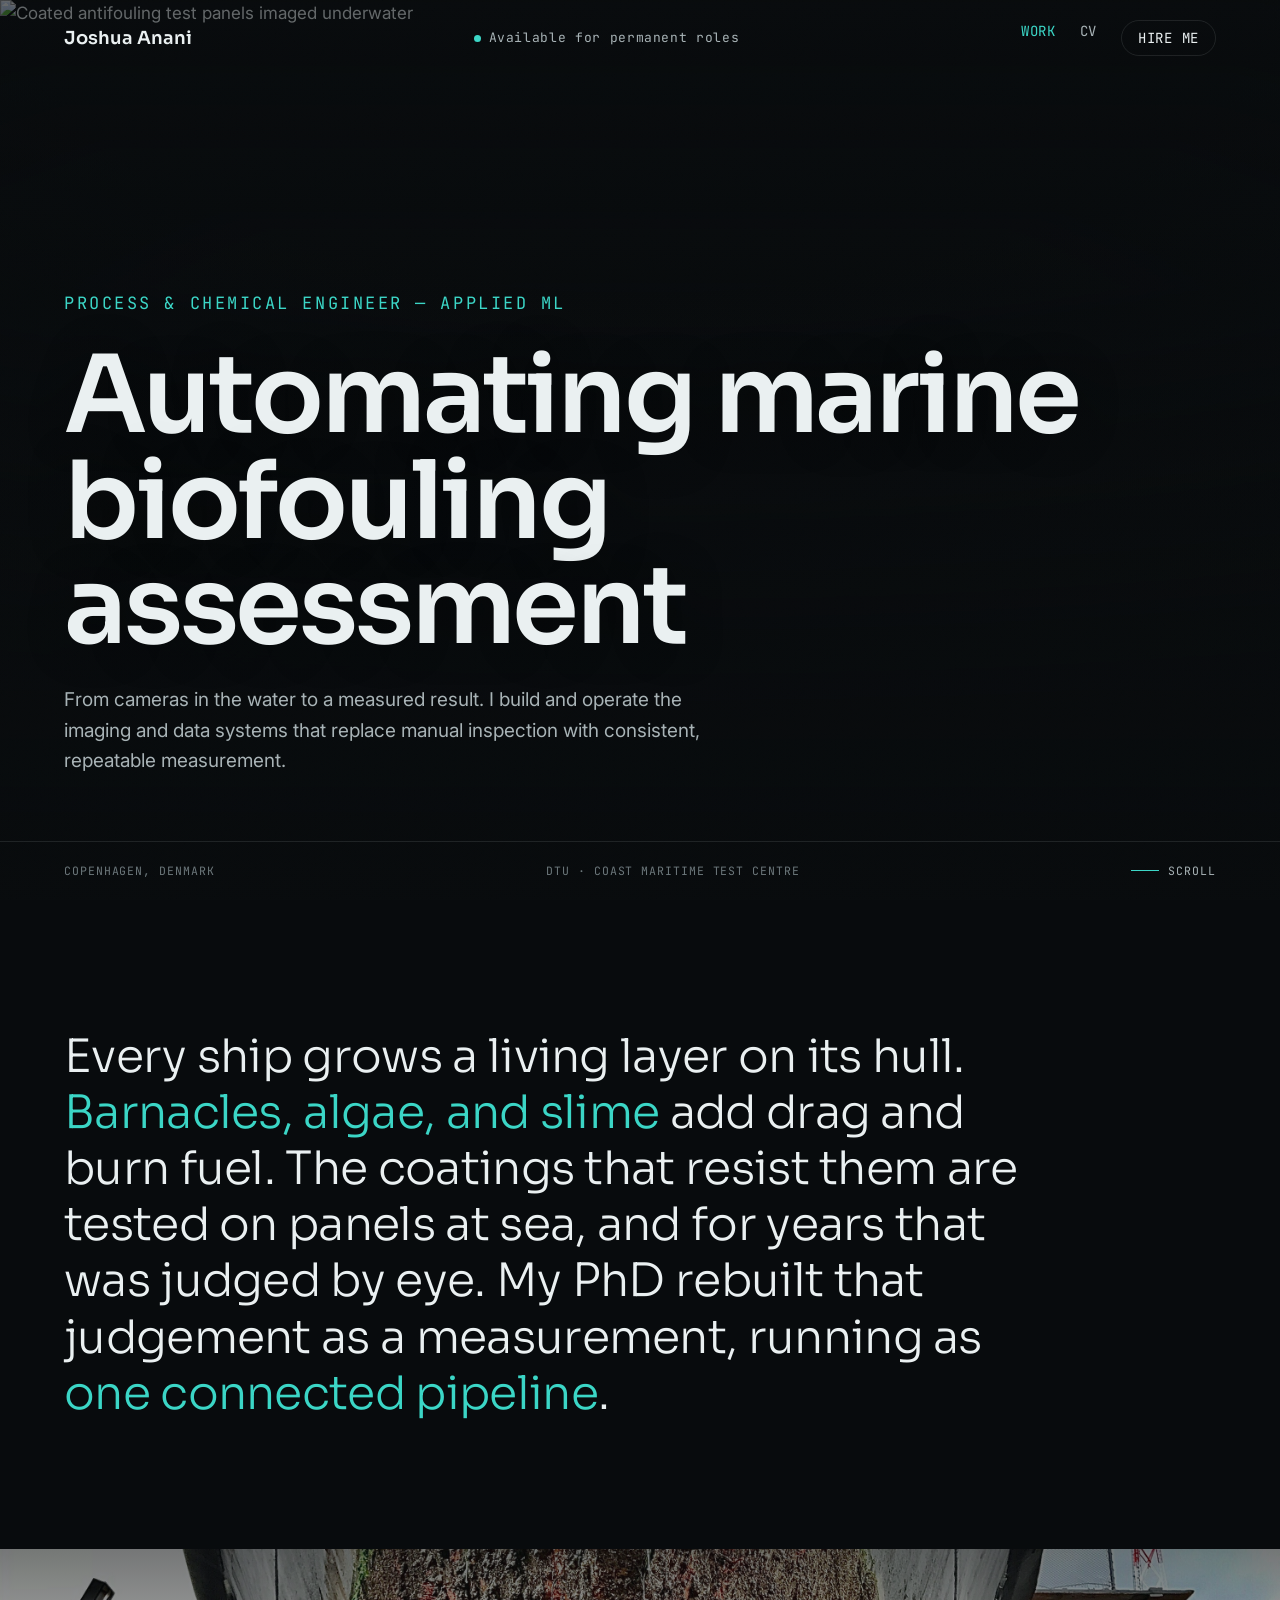
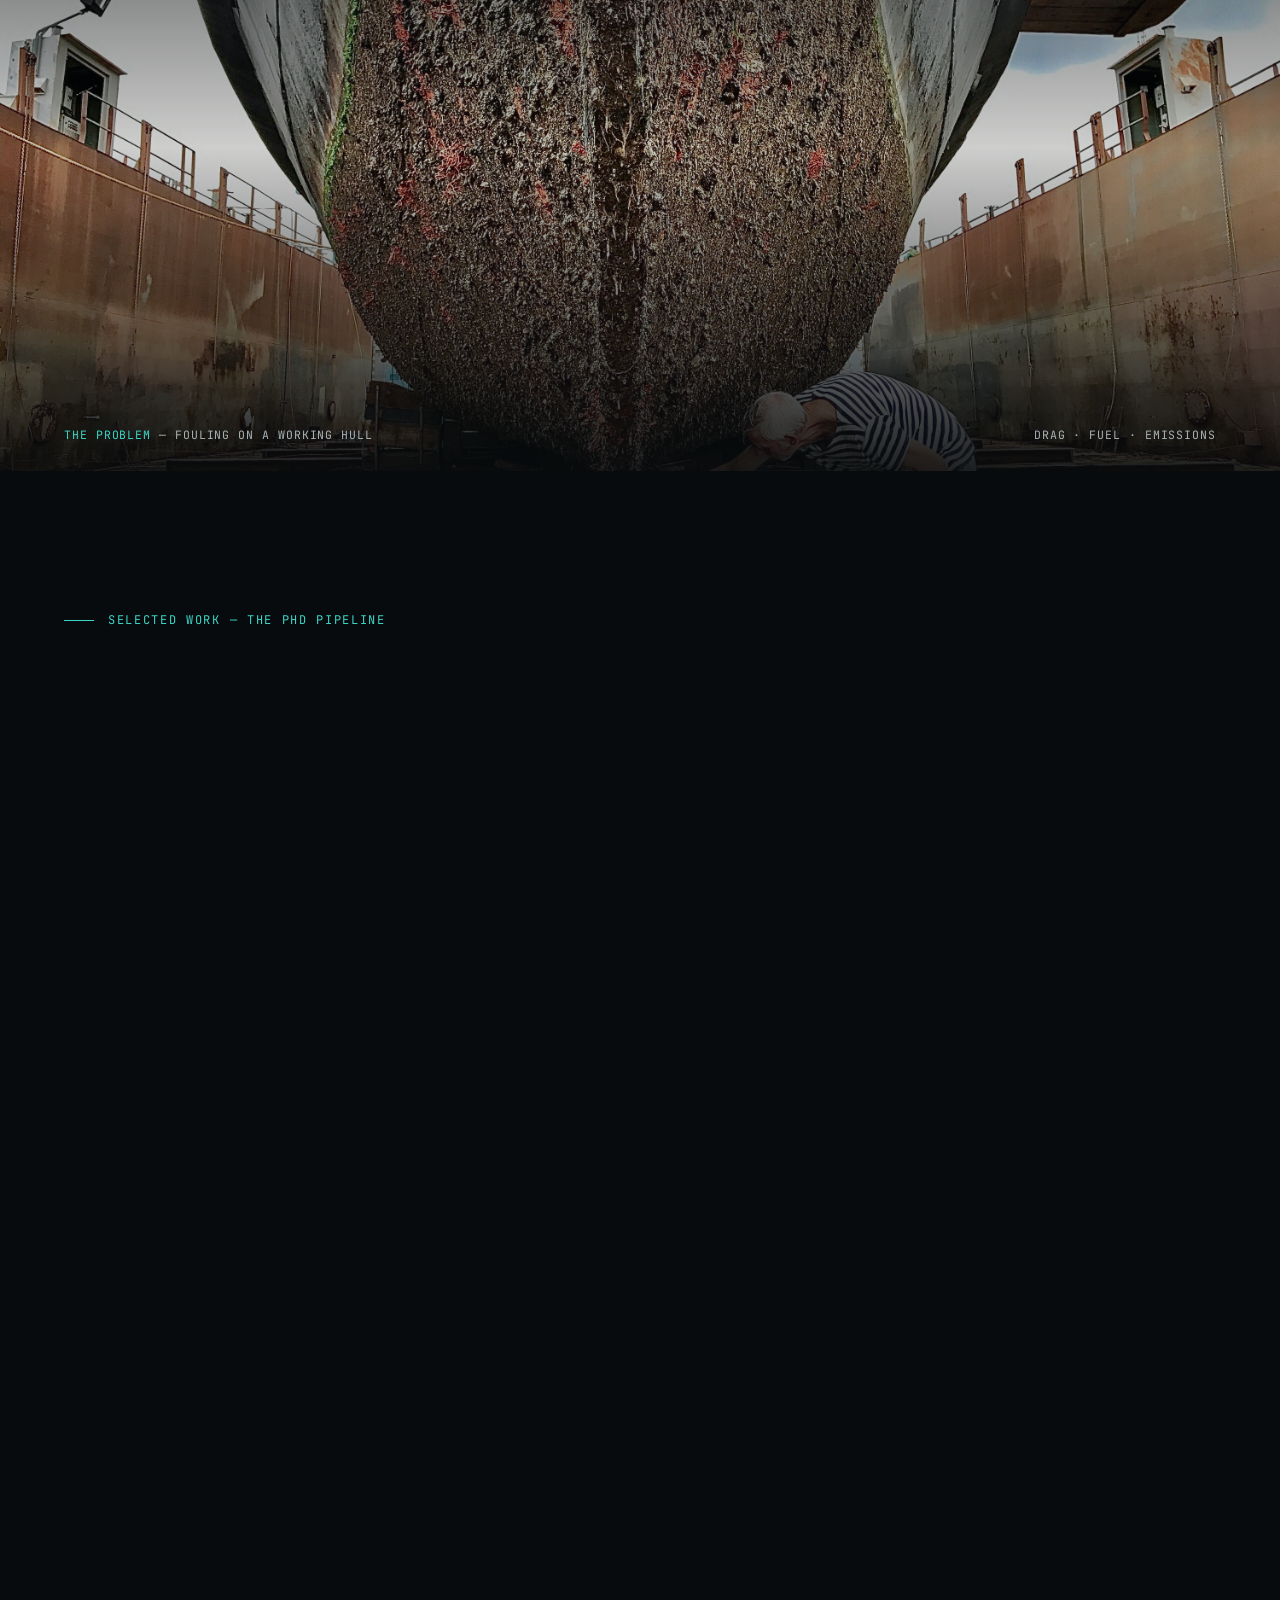
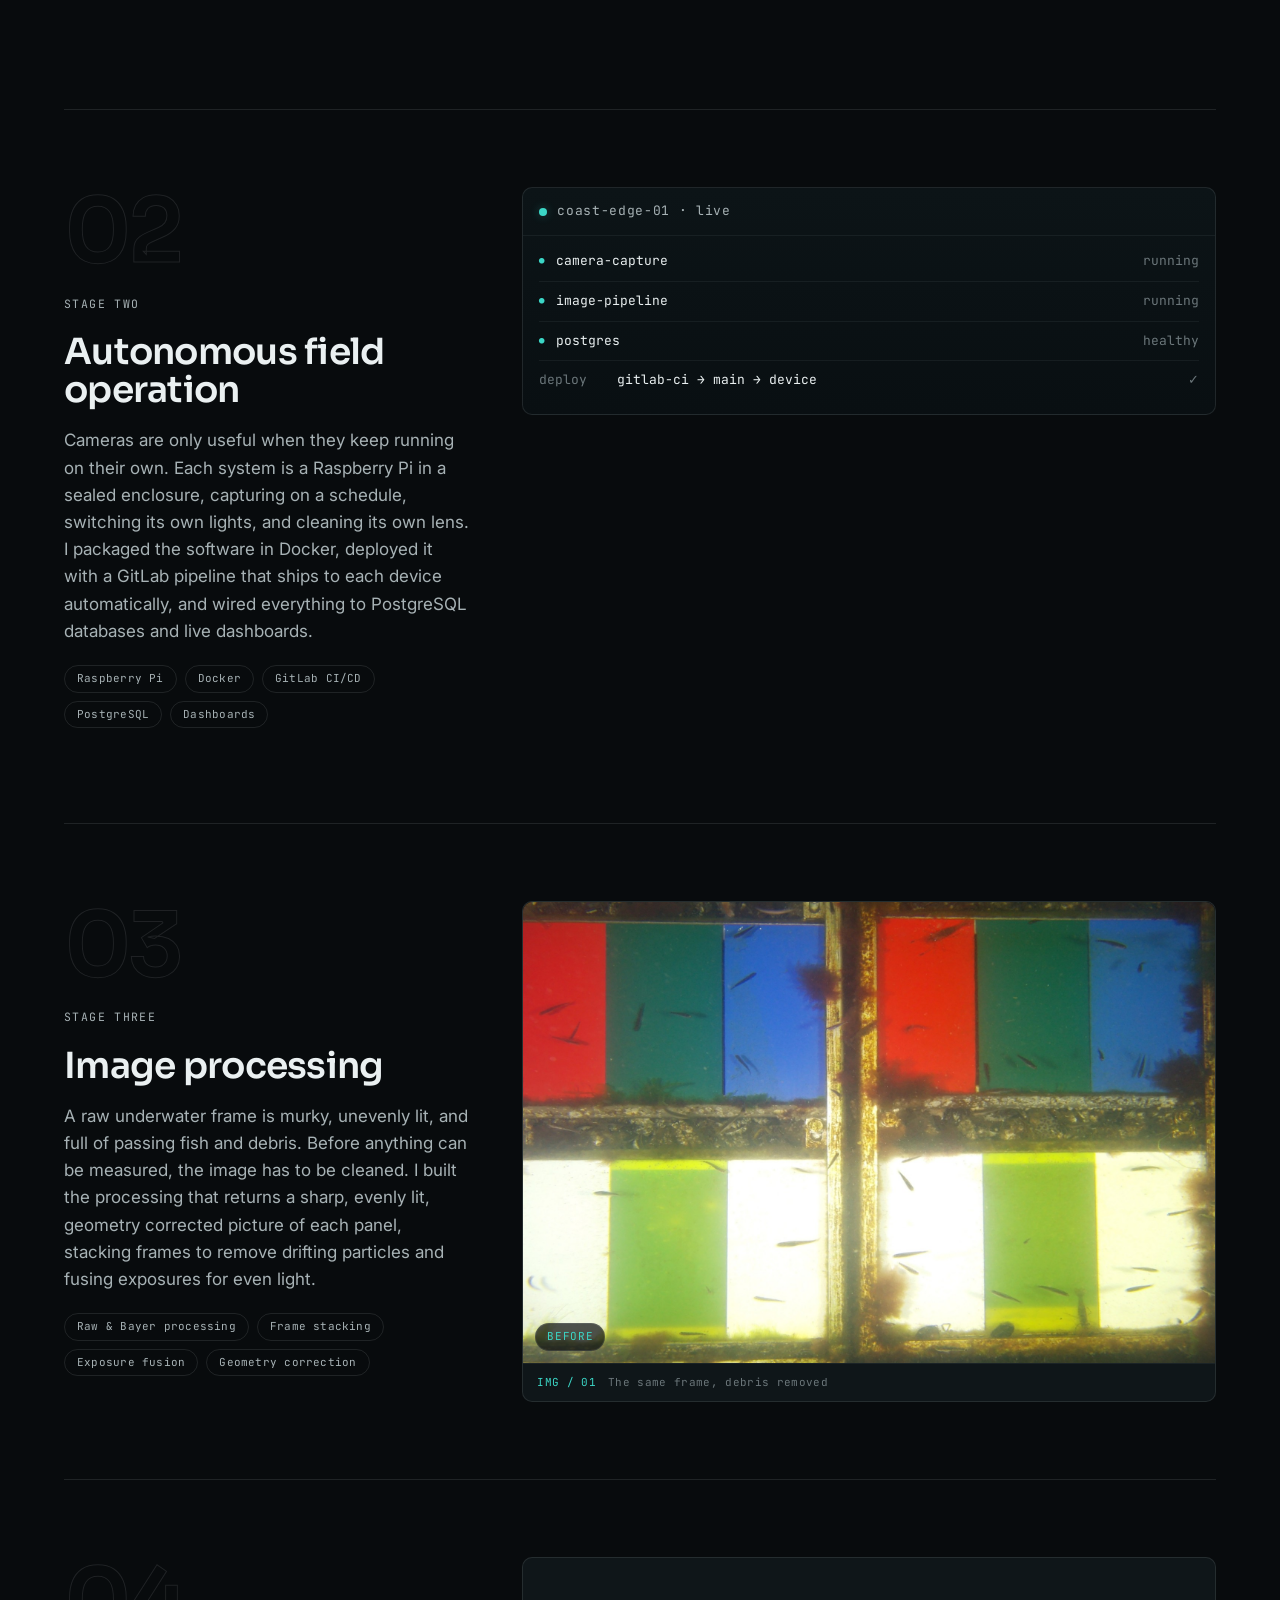
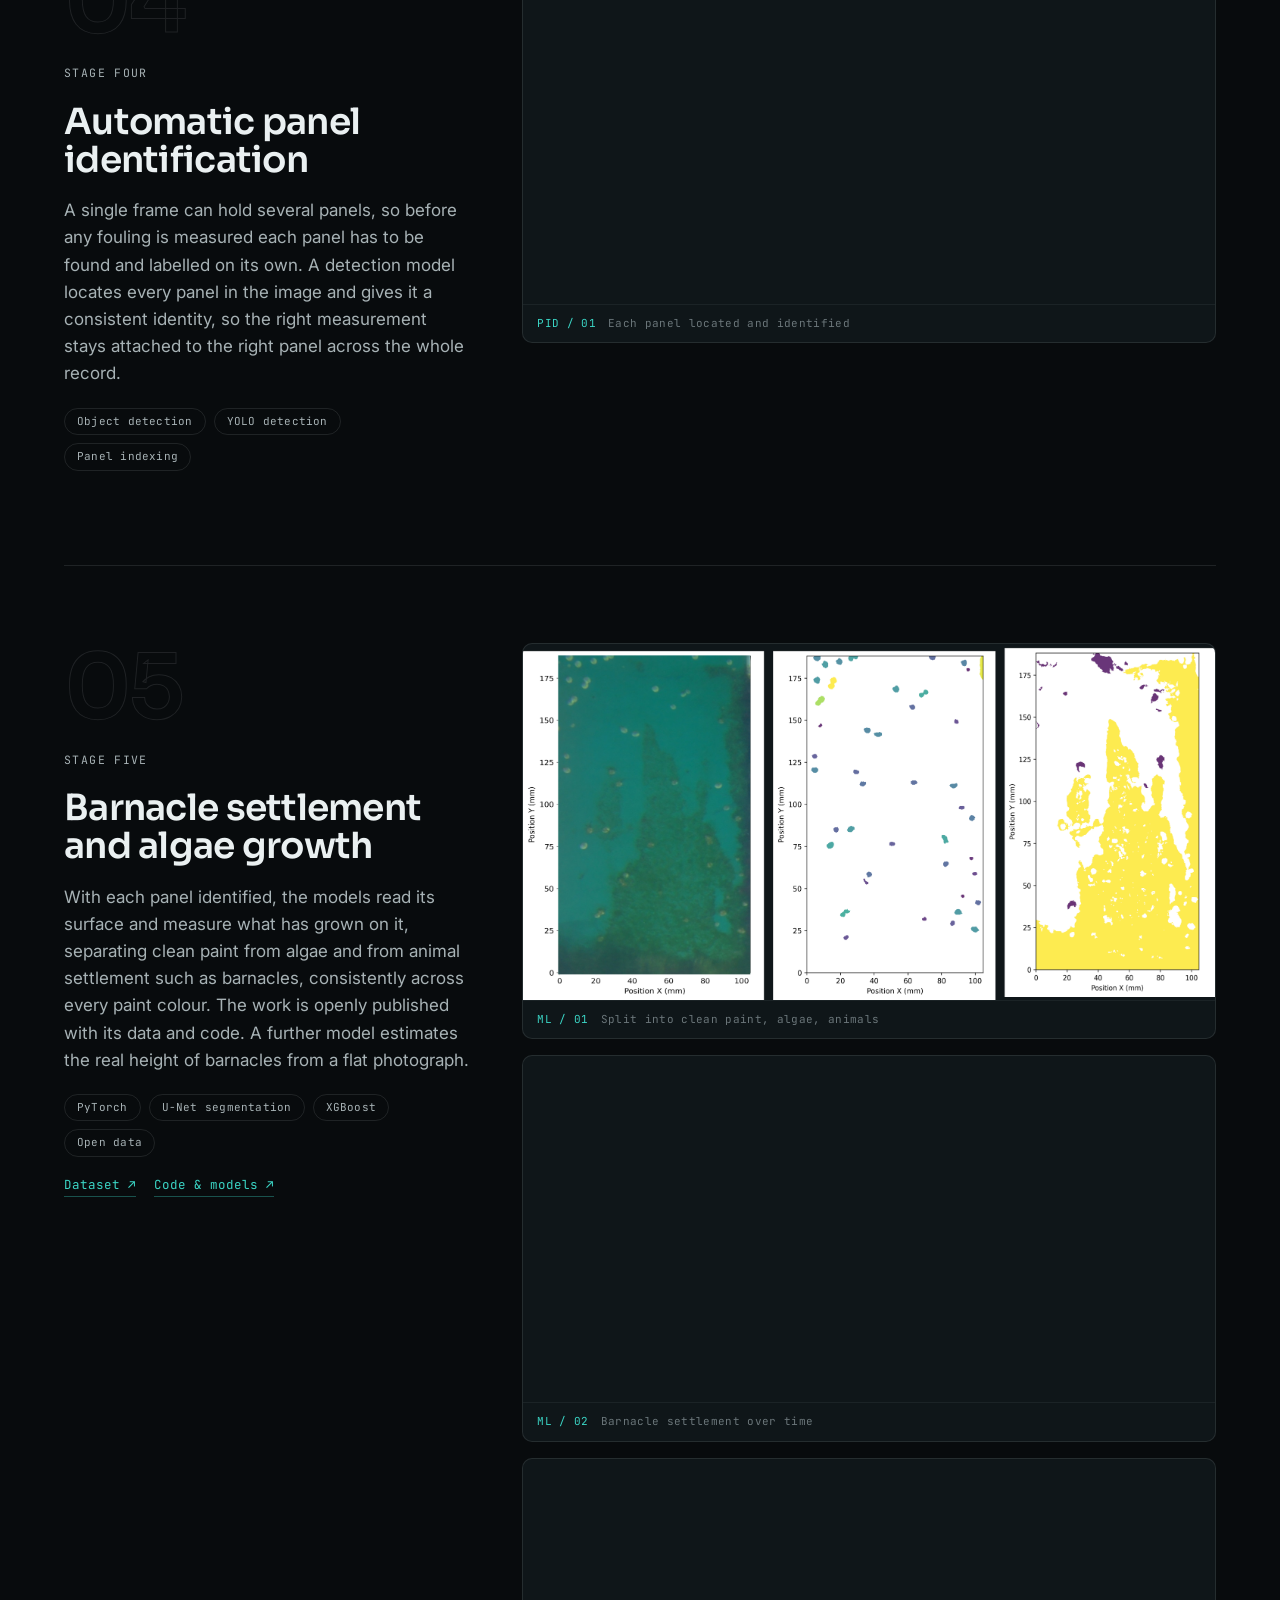
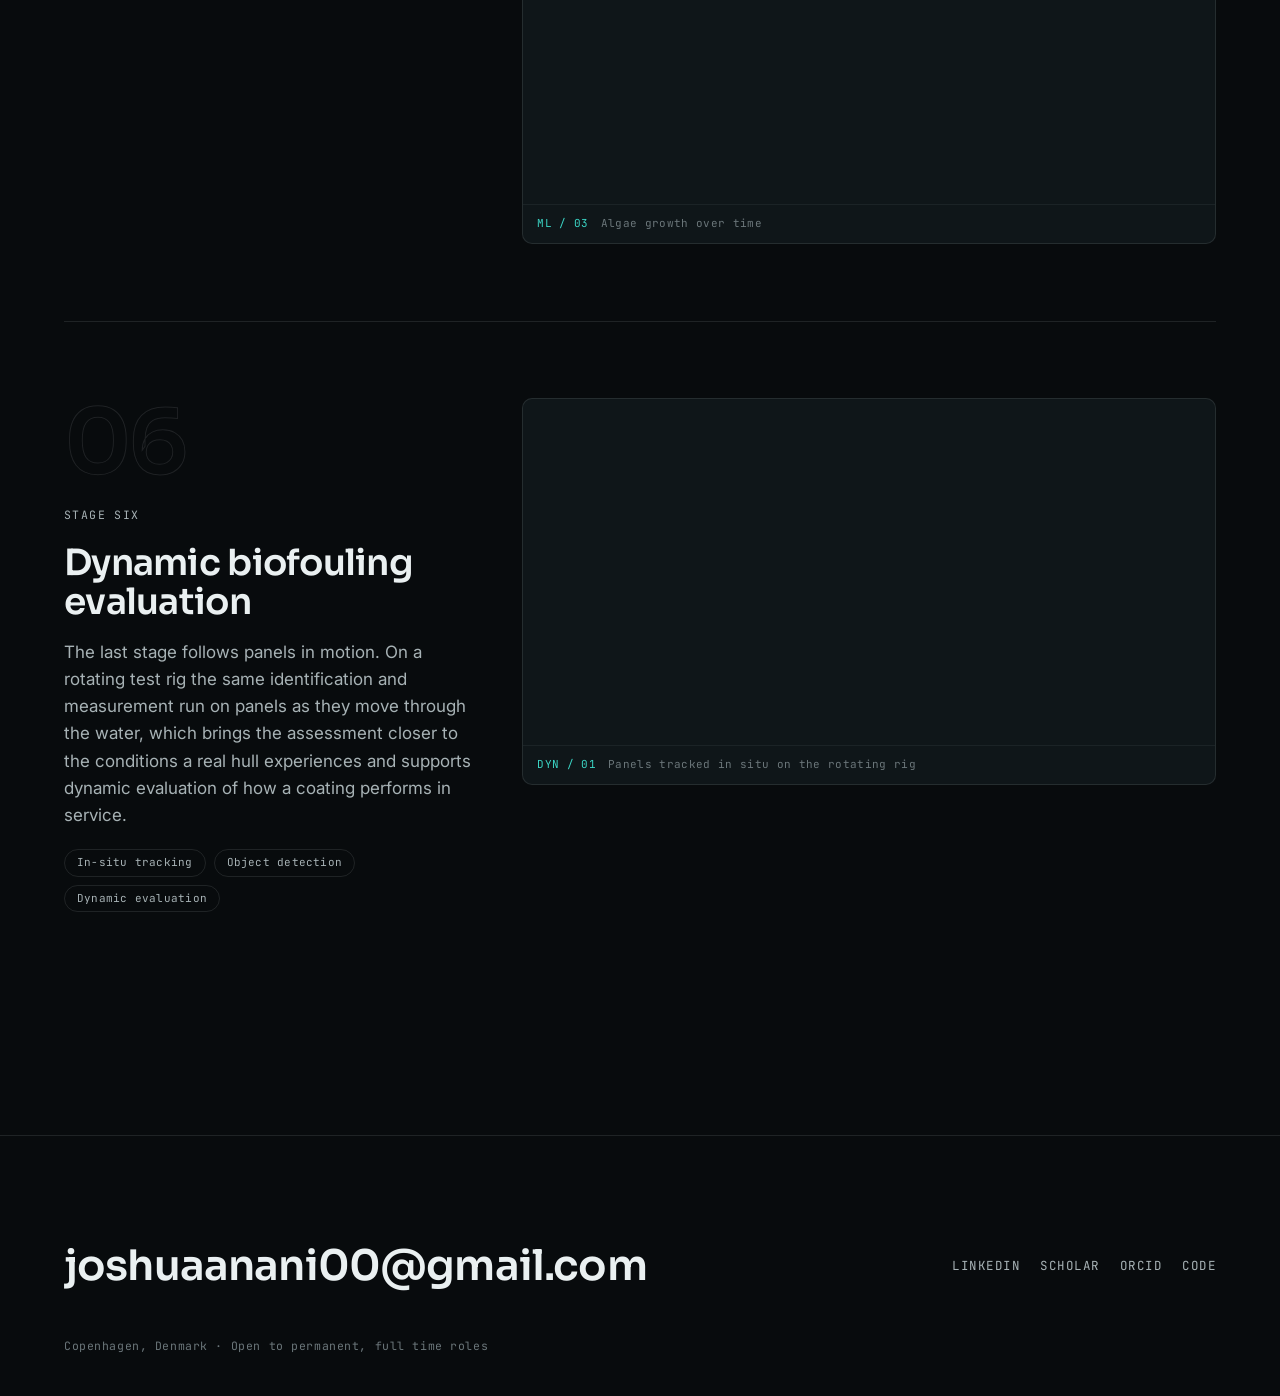
==== index.html @ fffb648b "Remove Home page; portfolio is now the landing Make the portfolio the site landing (index.html) and " ====
<!DOCTYPE html>
<html lang="en">
<head>
  <meta charset="UTF-8" />
  <meta name="viewport" content="width=device-width, initial-scale=1" />
  <title>Joshua Anani — Process and Chemical Engineer, Applied ML</title>
  <meta name="description" content="Joshua Anani automates marine biofouling assessment, from cameras in the water to a measured result." />
  <link rel="preconnect" href="https://fonts.googleapis.com" />
  <link rel="preconnect" href="https://fonts.gstatic.com" crossorigin />
  <link href="https://fonts.googleapis.com/css2?family=Sora:wght@300;400;600&family=Inter:wght@400;500&family=JetBrains+Mono:wght@400;500&display=swap" rel="stylesheet" />
  <link rel="stylesheet" href="styles.css" />
</head>
<body id="top">
  <div class="grain" aria-hidden="true"></div>

  <!-- Header -->
  <header class="hdr" id="hdr">
    <a class="name" href="index.html">Joshua Anani</a>
    <span class="status"><span class="dot"></span>Available for permanent roles</span>
    <button class="menu-btn" id="menuBtn" aria-label="Open menu" aria-expanded="false"><span></span><span></span></button>
    <nav id="nav">
      <a href="index.html" class="active">Work</a>
      <a href="cv.html">CV</a>
      <a href="hire.html" class="nav-cta">Hire me</a>
    </nav>
  </header>

  <!-- Hero -->
  <section class="hero">
    <div class="hero-media"><img src="media/1.jpg" alt="Coated antifouling test panels imaged underwater" fetchpriority="high" /></div>
    <div class="hero-overlay"></div>
    <div class="hero-content">
      <p class="eyebrow">Process &amp; Chemical Engineer — Applied ML</p>
      <h1>Automating marine biofouling assessment</h1>
      <p class="hero-sub">From cameras in the water to a measured result. I build and operate the imaging and data systems that replace manual inspection with consistent, repeatable measurement.</p>
    </div>
    <div class="hero-foot">
      <span>Copenhagen, Denmark</span>
      <span>DTU · CoaST Maritime Test Centre</span>
      <span class="scroll"><span class="bar"></span> Scroll</span>
    </div>
  </section>

  <!-- Intro -->
  <section class="section">
    <div class="intro reveal">
      <p>Every ship grows a living layer on its hull. <span class="accent">Barnacles, algae, and slime</span> add drag and burn fuel. The coatings that resist them are tested on panels at sea, and for years that was judged by eye. My PhD rebuilt that judgement as a measurement, running as <span class="accent">one connected pipeline</span>.</p>
    </div>
  </section>

  <!-- Ship band -->
  <section class="band reveal">
    <img src="media/ship.jpg" alt="A ship hull at the waterline, where marine biofouling takes hold" loading="lazy" />
    <div class="band-cap">
      <span><span class="accent">The problem</span> — fouling on a working hull</span>
      <span>Drag · fuel · emissions</span>
    </div>
  </section>

  <!-- Work / pipeline -->
  <section class="section" id="work">
    <p class="kicker">Selected work — the PhD pipeline</p>
    <div class="pipeline">

      <!-- 01 -->
      <article class="stage reveal">
        <div class="stage-info">
          <div class="stage-no">01</div>
          <p class="stage-kicker">Stage one</p>
          <h3>Cameras underwater</h3>
          <p>The pipeline starts with seeing clearly underwater. I selected and integrated the cameras, optics, and lighting, calibrated them against a submerged target, and built the housings that hold each panel in a fixed position. Three systems have run continuously for more than two years, and have become the standard imaging equipment the test centre relies on.</p>
          <ul class="tags"><li>Camera integration</li><li>Optics &amp; calibration</li><li>OpenCV</li><li>Field instrumentation</li></ul>
          <div class="links"><a href="https://www.tandfonline.com/doi/full/10.1080/08927014.2025.2610308" target="_blank" rel="noopener">Published in Biofouling, 2026 ↗</a></div>
        </div>
        <div class="stage-media">
          <figure class="plate"><img src="media/3.jpg" alt="Imaging system on the dock" loading="lazy" /><figcaption><span class="id">CAM / 01</span><span>Imaging system on the dock</span></figcaption></figure>
          <figure class="plate"><img src="media/4.jpg" alt="Camera housing submerged in the water" loading="lazy" /><figcaption><span class="id">CAM / 02</span><span>Camera housing submerged</span></figcaption></figure>
        </div>
      </article>

      <!-- 02 -->
      <article class="stage reveal">
        <div class="stage-info">
          <div class="stage-no">02</div>
          <p class="stage-kicker">Stage two</p>
          <h3>Autonomous field operation</h3>
          <p>Cameras are only useful when they keep running on their own. Each system is a Raspberry Pi in a sealed enclosure, capturing on a schedule, switching its own lights, and cleaning its own lens. I packaged the software in Docker, deployed it with a GitLab pipeline that ships to each device automatically, and wired everything to PostgreSQL databases and live dashboards.</p>
          <ul class="tags"><li>Raspberry Pi</li><li>Docker</li><li>GitLab CI/CD</li><li>PostgreSQL</li><li>Dashboards</li></ul>
        </div>
        <div class="stage-media">
          <div class="sys-panel">
            <div class="sys-head"><span class="dotg"></span> coast-edge-01 · live</div>
            <ul>
              <li><span class="ok">●</span><span class="svc">camera-capture</span><span class="v">running</span></li>
              <li><span class="ok">●</span><span class="svc">image-pipeline</span><span class="v">running</span></li>
              <li><span class="ok">●</span><span class="svc">postgres</span><span class="v">healthy</span></li>
              <li><span class="mut">deploy</span><span class="svc">gitlab-ci → main → device</span><span class="v">✓</span></li>
            </ul>
          </div>
        </div>
      </article>

      <!-- 03 -->
      <article class="stage reveal">
        <div class="stage-info">
          <div class="stage-no">03</div>
          <p class="stage-kicker">Stage three</p>
          <h3>Image processing</h3>
          <p>A raw underwater frame is murky, unevenly lit, and full of passing fish and debris. Before anything can be measured, the image has to be cleaned. I built the processing that returns a sharp, evenly lit, geometry corrected picture of each panel, stacking frames to remove drifting particles and fusing exposures for even light.</p>
          <ul class="tags"><li>Raw &amp; Bayer processing</li><li>Frame stacking</li><li>Exposure fusion</li><li>Geometry correction</li></ul>
        </div>
        <div class="stage-media">
          <figure class="plate">
            <div class="ba">
              <img class="ba-before" src="media/11.jpg" alt="Frame with fish and debris, before cleanup" loading="lazy" />
              <img class="ba-after" src="media/12.jpg" alt="The same frame cleaned" loading="lazy" />
              <span class="ba-tag"><span class="s s-before">Before</span><span class="s s-after">After</span></span>
            </div>
            <figcaption><span class="id">IMG / 01</span><span>The same frame, debris removed</span></figcaption>
          </figure>
        </div>
      </article>

      <!-- 04 -->
      <article class="stage reveal">
        <div class="stage-info">
          <div class="stage-no">04</div>
          <p class="stage-kicker">Stage four</p>
          <h3>Automatic panel identification</h3>
          <p>A single frame can hold several panels, so before any fouling is measured each panel has to be found and labelled on its own. A detection model locates every panel in the image and gives it a consistent identity, so the right measurement stays attached to the right panel across the whole record.</p>
          <ul class="tags"><li>Object detection</li><li>YOLO detection</li><li>Panel indexing</li></ul>
        </div>
        <div class="stage-media">
          <figure class="plate"><video src="media/15.mp4" muted autoplay loop playsinline preload="metadata"></video><figcaption><span class="id">PID / 01</span><span>Each panel located and identified</span></figcaption></figure>
        </div>
      </article>

      <!-- 05 -->
      <article class="stage reveal">
        <div class="stage-info">
          <div class="stage-no">05</div>
          <p class="stage-kicker">Stage five</p>
          <h3>Barnacle settlement and algae growth</h3>
          <p>With each panel identified, the models read its surface and measure what has grown on it, separating clean paint from algae and from animal settlement such as barnacles, consistently across every paint colour. The work is openly published with its data and code. A further model estimates the real height of barnacles from a flat photograph.</p>
          <ul class="tags"><li>PyTorch</li><li>U-Net segmentation</li><li>XGBoost</li><li>Open data</li></ul>
          <div class="links"><a href="https://doi.org/10.5281/zenodo.20594254" target="_blank" rel="noopener">Dataset ↗</a><a href="https://doi.org/10.5281/zenodo.20761755" target="_blank" rel="noopener">Code &amp; models ↗</a></div>
        </div>
        <div class="stage-media">
          <figure class="plate"><img src="media/5.png" alt="Panel split into clean paint, algae, animals" loading="lazy" /><figcaption><span class="id">ML / 01</span><span>Split into clean paint, algae, animals</span></figcaption></figure>
          <figure class="plate"><video src="media/6.mp4" muted autoplay loop playsinline preload="metadata"></video><figcaption><span class="id">ML / 02</span><span>Barnacle settlement over time</span></figcaption></figure>
          <figure class="plate"><video src="media/7.mp4" muted autoplay loop playsinline preload="metadata"></video><figcaption><span class="id">ML / 03</span><span>Algae growth over time</span></figcaption></figure>
        </div>
      </article>

      <!-- 06 -->
      <article class="stage reveal">
        <div class="stage-info">
          <div class="stage-no">06</div>
          <p class="stage-kicker">Stage six</p>
          <h3>Dynamic biofouling evaluation</h3>
          <p>The last stage follows panels in motion. On a rotating test rig the same identification and measurement run on panels as they move through the water, which brings the assessment closer to the conditions a real hull experiences and supports dynamic evaluation of how a coating performs in service.</p>
          <ul class="tags"><li>In-situ tracking</li><li>Object detection</li><li>Dynamic evaluation</li></ul>
        </div>
        <div class="stage-media">
          <figure class="plate"><video src="media/14.mp4" muted autoplay loop playsinline preload="metadata"></video><figcaption><span class="id">DYN / 01</span><span>Panels tracked in situ on the rotating rig</span></figcaption></figure>
        </div>
      </article>

    </div>
  </section>

  <!-- Footer -->
  <footer class="site-foot">
    <div class="foot-inner">
      <a class="foot-mail" href="mailto:joshuaanani00@gmail.com">joshuaanani00@gmail.com</a>
      <div class="foot-links">
        <a href="https://www.linkedin.com/in/joshua-anani/" target="_blank" rel="noopener">LinkedIn</a>
        <a href="https://scholar.google.com/citations?user=iU2orOQAAAAJ" target="_blank" rel="noopener">Scholar</a>
        <a href="https://orcid.org/0000-0002-2112-3881" target="_blank" rel="noopener">ORCID</a>
        <a href="https://doi.org/10.5281/zenodo.20761755" target="_blank" rel="noopener">Code</a>
      </div>
    </div>
    <p class="foot-meta">Copenhagen, Denmark · Open to permanent, full time roles</p>
  </footer>

  <script src="script.js"></script>

</body>
</html>
---- styles.css ----
/* =====================================================================
   Joshua Anani — Portfolio v3
   "Deep marine" — cinematic dark, luminous teal, full-bleed imagery.
   Pure HTML/CSS/JS.
   ===================================================================== */

:root {
  --bg:       #080B0D;
  --bg-elev:  #0F1619;
  --bg-elev2: #142025;
  --ink:      #EAF0F1;
  --ink-2:    #A7B2B5;
  --muted:    #6B767A;
  --line:     rgba(234, 240, 241, 0.10);
  --line-2:   rgba(234, 240, 241, 0.055);
  --accent:   #3BD6C6;
  --accent-2: #1E5F63;
  --glow:     rgba(59, 214, 198, 0.30);

  --display: "Sora", "Segoe UI", system-ui, sans-serif;
  --body:    "Inter", "Segoe UI", system-ui, sans-serif;
  --mono:    "JetBrains Mono", ui-monospace, monospace;

  --pad: clamp(20px, 5vw, 80px);
  --max: 1320px;
}

*, *::before, *::after { box-sizing: border-box; }
html { -webkit-text-size-adjust: 100%; }
@media (prefers-reduced-motion: no-preference) { html { scroll-behavior: smooth; } }

body {
  margin: 0;
  background: var(--bg);
  color: var(--ink);
  font-family: var(--body);
  font-size: 17px;
  line-height: 1.6;
  -webkit-font-smoothing: antialiased;
  overflow-x: hidden;
}
img, video { display: block; max-width: 100%; }
a { color: inherit; text-decoration: none; }
::selection { background: var(--accent); color: #04110F; }

/* Filmic grain overlay */
.grain {
  position: fixed; inset: 0; z-index: 100; pointer-events: none;
  opacity: 0.05; mix-blend-mode: overlay;
  background-image: url("data:image/svg+xml,%3Csvg xmlns='http://www.w3.org/2000/svg' width='160' height='160'%3E%3Cfilter id='n'%3E%3CfeTurbulence type='fractalNoise' baseFrequency='0.85' numOctaves='2' stitchTiles='stitch'/%3E%3C/filter%3E%3Crect width='100%25' height='100%25' filter='url(%23n)'/%3E%3C/svg%3E");
}

.eyebrow {
  font-family: var(--mono);
  font-size: 12px; letter-spacing: 0.18em; text-transform: uppercase;
  color: var(--accent);
  margin: 0;
}
.wrap { max-width: var(--max); margin: 0 auto; }

/* ---------------- Header ---------------- */
.hdr {
  position: fixed; top: 0; left: 0; right: 0; z-index: 50;
  display: flex; align-items: center; justify-content: space-between;
  padding: 20px var(--pad);
  transition: background .4s ease, backdrop-filter .4s ease, border-color .4s ease;
  border-bottom: 1px solid transparent;
}
.hdr.solid {
  background: rgba(8, 11, 13, 0.72);
  backdrop-filter: saturate(140%) blur(10px);
  border-bottom-color: var(--line-2);
}
.hdr .name { font-family: var(--display); font-weight: 600; font-size: 18px; letter-spacing: 0.0em; white-space: nowrap; }
.hdr .status { font-family: var(--mono); font-size: 13px; letter-spacing: 0.05em; color: var(--ink-2); display: flex; align-items: center; gap: 8px; }
.hdr .status .dot { width: 7px; height: 7px; border-radius: 50%; background: var(--accent); box-shadow: 0 0 0 0 var(--glow); animation: pulse 2.6s ease-out infinite; }
@keyframes pulse { 0% { box-shadow: 0 0 0 0 var(--glow); } 70%,100% { box-shadow: 0 0 0 7px rgba(59,214,198,0); } }
.hdr nav { display: flex; gap: 24px; }
.hdr nav a { font-family: var(--mono); font-size: 14px; letter-spacing: 0.05em; text-transform: uppercase; color: var(--ink-2); transition: color .25s; }
.hdr nav a:hover { color: var(--accent); }

/* hamburger button (mobile only) */
.menu-btn {
  display: none; width: 38px; height: 38px; padding: 0;
  flex-direction: column; align-items: center; justify-content: center; gap: 5px;
  background: transparent; border: 1px solid var(--line); border-radius: 9px;
  cursor: pointer; z-index: 60;
}
.menu-btn span { display: block; width: 17px; height: 1.5px; background: var(--ink); transition: transform .3s ease, opacity .3s ease; }
.menu-btn.open span:nth-child(1) { transform: translateY(3.25px) rotate(45deg); }
.menu-btn.open span:nth-child(2) { transform: translateY(-3.25px) rotate(-45deg); }

@media (max-width: 900px) { .hdr .status { display: none; } }

@media (max-width: 720px) {
  .hdr .status { display: none; }
  .menu-btn { display: flex; }
  .hdr nav {
    position: fixed; inset: 0; z-index: 55;
    background: rgba(8, 11, 13, 0.98); backdrop-filter: blur(8px);
    flex-direction: column; justify-content: center; align-items: flex-start;
    gap: 4px; padding: 0 var(--pad);
    opacity: 0; pointer-events: none; transform: translateY(-8px);
    transition: opacity .35s ease, transform .35s ease;
  }
  .hdr nav.open { opacity: 1; pointer-events: auto; transform: none; }
  .hdr nav a {
    font-family: var(--display); font-weight: 600; font-size: clamp(30px, 9vw, 44px);
    letter-spacing: -0.015em; text-transform: none; color: var(--ink); padding: 8px 0;
  }
}

/* ---------------- Hero ---------------- */
.hero { position: relative; min-height: 100svh; display: flex; flex-direction: column; justify-content: flex-end; overflow: hidden; }
.hero-media { position: absolute; inset: 0; z-index: 0; }
.hero-media img { width: 100%; height: 100%; object-fit: cover; transform: scale(1.08); animation: heroZoom 16s ease-out forwards; }
@keyframes heroZoom { to { transform: scale(1); } }
.hero-overlay {
  position: absolute; inset: 0; z-index: 1;
  background:
    linear-gradient(180deg, rgba(8,11,13,0.62) 0%, rgba(8,11,13,0.30) 32%, rgba(8,11,13,0.55) 64%, rgba(8,11,13,0.97) 100%),
    radial-gradient(120% 80% at 50% 0%, rgba(8,11,13,0) 40%, rgba(8,11,13,0.5) 100%);
}
.hero-content { position: relative; z-index: 2; padding: 0 var(--pad) clamp(36px, 6vw, 64px); }
.hero-content .eyebrow { font-size: clamp(13px, 1.5vw, 17px); letter-spacing: 0.15em; margin-bottom: 26px; }
.hero h1 {
  font-family: var(--display); font-weight: 600;
  font-size: clamp(40px, 8.4vw, 132px);
  line-height: 0.98; letter-spacing: -0.03em;
  margin: 0; max-width: 16ch;
  text-shadow: 0 2px 40px rgba(0,0,0,0.4);
}
.hero-sub { margin: 26px 0 0; max-width: 56ch; color: var(--ink-2); font-size: clamp(16px, 1.8vw, 19px); }
.hero-foot {
  position: relative; z-index: 2;
  display: flex; justify-content: space-between; align-items: center; flex-wrap: wrap; gap: 12px;
  padding: 20px var(--pad);
  border-top: 1px solid var(--line);
  font-family: var(--mono); font-size: 11.5px; letter-spacing: 0.08em; text-transform: uppercase; color: var(--muted);
}
.hero-foot .scroll { display: flex; align-items: center; gap: 9px; color: var(--ink-2); }
.hero-foot .scroll .bar { width: 28px; height: 1px; background: var(--accent); animation: slide 2.4s ease-in-out infinite; }
@keyframes slide { 0%,100% { transform: scaleX(.5); transform-origin: left; opacity:.5 } 50% { transform: scaleX(1); opacity:1 } }

/* ---------------- Section scaffolding ---------------- */
.section { padding: clamp(70px, 10vw, 150px) var(--pad); }
.kicker {
  display: flex; align-items: center; gap: 14px;
  font-family: var(--mono); font-size: 12px; letter-spacing: 0.14em; text-transform: uppercase; color: var(--accent);
  margin-bottom: 34px;
}
.kicker::before { content: ""; width: 30px; height: 1px; background: var(--accent); }

/* Intro statement */
.intro { max-width: 1000px; }
.intro p {
  font-family: var(--display); font-weight: 300;
  font-size: clamp(24px, 3.6vw, 46px);
  line-height: 1.22; letter-spacing: -0.015em; margin: 0;
}
.intro p .accent { color: var(--accent); }

/* ---------------- Pipeline ---------------- */
.pipeline { max-width: var(--max); margin: 0 auto; }
.stage {
  display: grid;
  grid-template-columns: minmax(0, 0.74fr) minmax(0, 1.26fr);
  gap: clamp(28px, 4vw, 64px);
  padding: clamp(46px, 6vw, 80px) 0;
  border-top: 1px solid var(--line);
  position: relative;
}
.stage:first-child { border-top: 0; }
.stage-info { position: relative; }
.stage-no {
  font-family: var(--display); font-weight: 600;
  font-size: clamp(48px, 7vw, 96px); line-height: 1;
  color: transparent; -webkit-text-stroke: 1px var(--line);
  letter-spacing: -0.04em; margin-bottom: 18px;
}
.stage-kicker { font-family: var(--mono); font-size: 11.5px; letter-spacing: 0.12em; text-transform: uppercase; color: var(--accent); margin: 0 0 8px; }
.stage h3 { font-family: var(--display); font-weight: 600; font-size: clamp(24px, 3vw, 36px); letter-spacing: -0.02em; line-height: 1.06; margin: 0 0 18px; }
.stage p { color: var(--ink-2); margin: 0 0 20px; max-width: 52ch; }
.stage .tags { list-style: none; display: flex; flex-wrap: wrap; gap: 8px; padding: 0; margin: 0 0 18px; }
.stage .tags li { font-family: var(--mono); font-size: 11px; letter-spacing: 0.02em; color: var(--ink-2); border: 1px solid var(--line); border-radius: 100px; padding: 4px 12px; }
.stage .links { display: flex; flex-wrap: wrap; gap: 18px; font-family: var(--mono); font-size: 12.5px; }
.stage .links a { color: var(--accent); border-bottom: 1px solid rgba(59,214,198,0.35); padding-bottom: 1px; transition: border-color .25s; }
.stage .links a:hover { border-bottom-color: var(--accent); }

.stage-media { display: flex; flex-direction: column; gap: 16px; }
.plate {
  margin: 0; position: relative;
  border: 1px solid var(--line); border-radius: 10px; overflow: hidden;
  background: var(--bg-elev);
  transition: border-color .4s ease, box-shadow .4s ease, transform .4s ease;
}
.plate:hover { border-color: rgba(59,214,198,0.4); box-shadow: 0 0 0 1px rgba(59,214,198,0.18), 0 24px 60px -30px rgba(0,0,0,0.8); transform: translateY(-2px); }
.plate img, .plate > video { width: 100%; height: auto; display: block; }
.plate figcaption {
  display: flex; gap: 12px; align-items: baseline;
  font-family: var(--mono); font-size: 11px; letter-spacing: 0.03em; color: var(--muted);
  padding: 10px 14px; border-top: 1px solid var(--line-2);
}
.plate figcaption .id { color: var(--accent); flex: none; }

/* before/after crossfade plate */
.ba { position: relative; aspect-ratio: 3 / 2; background: #04080A; }
.ba img { position: absolute; inset: 0; width: 100%; height: 100%; object-fit: cover; }
.ba .ba-after { opacity: 0; animation: baFade 6s ease-in-out infinite; }
@keyframes baFade { 0%,8% { opacity: 0 } 42%,58% { opacity: 1 } 92%,100% { opacity: 0 } }
.ba-tag { position: absolute; z-index: 2; left: 12px; bottom: 12px; font-family: var(--mono); font-size: 11px; letter-spacing: 0.06em; text-transform: uppercase; color: var(--accent); background: rgba(8,11,13,0.7); border: 1px solid var(--line); border-radius: 100px; padding: 4px 11px; }
.ba-tag .s { display: inline-block; }
.ba-tag .s-after { position: absolute; left: 11px; opacity: 0; animation: baFade 6s ease-in-out infinite; }
.ba-tag .s-before { animation: baFadeInv 6s ease-in-out infinite; }
@keyframes baFadeInv { 0%,8% { opacity: 1 } 42%,58% { opacity: 0 } 92%,100% { opacity: 1 } }

@media (max-width: 860px) {
  .stage { grid-template-columns: 1fr; gap: 28px; }
}

/* ---------------- Full-bleed image band ---------------- */
.band { position: relative; height: clamp(320px, 58vh, 640px); overflow: hidden; }
.band img { width: 100%; height: 100%; object-fit: cover; }
.band::after {
  content: ""; position: absolute; inset: 0;
  background: linear-gradient(180deg, rgba(8,11,13,0.55), rgba(8,11,13,0.18) 38%, rgba(8,11,13,0.9));
}
.band-cap {
  position: absolute; z-index: 2; left: var(--pad); right: var(--pad); bottom: 26px;
  display: flex; justify-content: space-between; gap: 16px; flex-wrap: wrap;
  font-family: var(--mono); font-size: 11.5px; letter-spacing: 0.08em; text-transform: uppercase; color: var(--ink-2);
}
.band-cap .accent { color: var(--accent); }

/* ---------------- About ---------------- */
.about { display: grid; grid-template-columns: 0.78fr 1.22fr; gap: clamp(28px, 5vw, 70px); align-items: start; }
@media (max-width: 760px) { .about { grid-template-columns: 1fr; } }
.portrait { margin: 0; border: 1px solid var(--line); border-radius: 12px; overflow: hidden; background: var(--bg-elev); max-width: 360px; }
.portrait img { width: 100%; height: auto; display: block; filter: grayscale(0.18) contrast(1.03); }
.portrait figcaption { font-family: var(--mono); font-size: 11px; letter-spacing: 0.04em; color: var(--muted); padding: 10px 14px; border-top: 1px solid var(--line-2); }
.about-lead { font-family: var(--display); font-weight: 300; font-size: clamp(22px, 2.6vw, 33px); line-height: 1.24; letter-spacing: -0.01em; margin: 0 0 22px; }
.about-body p { color: var(--ink-2); margin: 0 0 16px; max-width: 60ch; }

/* ---------------- System status panel (autonomous operation) ---------------- */
.sys-panel { border: 1px solid var(--line); border-radius: 10px; overflow: hidden; background: linear-gradient(180deg, #0c1417, #090F12); font-family: var(--mono); font-size: 13px; }
.sys-head { display: flex; align-items: center; gap: 10px; padding: 13px 16px; border-bottom: 1px solid var(--line-2); color: var(--ink-2); letter-spacing: 0.05em; }
.sys-head .dotg { width: 8px; height: 8px; border-radius: 50%; background: var(--accent); box-shadow: 0 0 10px var(--glow); }
.sys-panel ul { list-style: none; margin: 0; padding: 6px 16px 14px; }
.sys-panel li { display: flex; align-items: center; gap: 12px; padding: 9px 0; border-bottom: 1px solid var(--line-2); color: var(--ink-2); }
.sys-panel li:last-child { border-bottom: 0; }
.sys-panel li .ok { color: var(--accent); font-size: 9px; }
.sys-panel li .svc { color: var(--ink); flex: 1; }
.sys-panel li .v { color: var(--muted); }
.sys-panel li .mut { color: var(--muted); min-width: 66px; }

/* ---------------- Capabilities ---------------- */
.cap-grid { display: grid; grid-template-columns: repeat(auto-fit, minmax(230px, 1fr)); gap: 1px; background: var(--line); border: 1px solid var(--line); border-radius: 12px; overflow: hidden; }
.cap { background: var(--bg-elev); padding: 24px 22px; }
.cap h4 { font-family: var(--mono); font-size: 11.5px; letter-spacing: 0.06em; text-transform: uppercase; color: var(--accent); margin: 0 0 10px; }
.cap p { margin: 0; font-size: 14.5px; color: var(--ink-2); }

/* ---------------- Publications ---------------- */
.pub-group { font-family: var(--mono); font-size: 11.5px; letter-spacing: 0.12em; text-transform: uppercase; color: var(--accent); margin: 40px 0 6px; }
.pub-group:first-of-type { margin-top: 0; }
.pubs { list-style: none; margin: 0; padding: 0; max-width: 1000px; }
.pubs li { padding: 18px 0; border-top: 1px solid var(--line); font-size: 15.5px; color: var(--ink-2); line-height: 1.55; }
.pubs li:last-child { border-bottom: 1px solid var(--line); }
.pubs .au { color: var(--ink); }
.pubs em { color: var(--ink); font-style: italic; }
.pubs a { color: var(--accent); border-bottom: 1px solid rgba(59,214,198,0.3); }

/* ---------------- Contact ---------------- */
.contact { padding: clamp(80px, 12vw, 170px) var(--pad) 46px; text-align: center; position: relative; }
.contact .eyebrow { margin-bottom: 26px; }
.contact .big {
  font-family: var(--display); font-weight: 600;
  font-size: clamp(40px, 9vw, 124px); letter-spacing: -0.03em; line-height: 1;
  display: inline-block; margin: 0 0 14px;
}
.contact .big:hover { color: var(--accent); text-shadow: 0 0 50px var(--glow); }
.contact .mailsub { font-family: var(--mono); font-size: 13px; color: var(--muted); margin-bottom: 54px; }
.contact-row {
  max-width: var(--max); margin: 0 auto; display: flex; justify-content: space-between; flex-wrap: wrap; gap: 14px 30px;
  border-top: 1px solid var(--line); padding-top: 24px;
  font-family: var(--mono); font-size: 12px; letter-spacing: 0.05em; text-transform: uppercase; color: var(--muted);
}
.contact-row .links { display: flex; gap: 22px; flex-wrap: wrap; }
.contact-row .links a { color: var(--ink-2); transition: color .25s; }
.contact-row .links a:hover { color: var(--accent); }

/* ================= Multi-page additions ================= */

/* Nav active + Hire-me CTA pill */
.hdr nav a.active { color: var(--accent); }
.hdr nav a.nav-cta { border: 1px solid var(--line); border-radius: 100px; padding: 6px 16px; color: var(--ink); }
.hdr nav a.nav-cta:hover { background: var(--accent); border-color: var(--accent); color: #04110F; }
.hdr nav a.nav-cta.active { background: var(--accent); border-color: var(--accent); color: #04110F; }
@media (max-width: 720px) {
  .hdr nav a.nav-cta { border: 0; border-radius: 0; padding: 8px 0; color: var(--ink); background: transparent; }
  .hdr nav a.nav-cta:hover, .hdr nav a.nav-cta.active { background: transparent; color: var(--accent); }
}

/* Buttons */
.btn {
  display: inline-flex; align-items: center; gap: 8px;
  font-family: var(--mono); font-size: 13px; letter-spacing: 0.03em; text-transform: uppercase;
  padding: 13px 22px; border: 1px solid var(--line); border-radius: 100px; color: var(--ink);
  transition: background .25s ease, color .25s ease, border-color .25s ease;
}
.btn:hover { border-color: var(--accent); color: var(--accent); }
.btn-primary { background: var(--accent); border-color: var(--accent); color: #04110F; }
.btn-primary:hover { background: transparent; color: var(--accent); }

/* ---------- Home ---------- */
.home-hero { padding: clamp(130px, 17vh, 190px) var(--pad) clamp(50px, 8vw, 96px); }
.home-hero-inner { max-width: var(--max); margin: 0 auto; display: grid; grid-template-columns: 1.55fr 0.9fr; gap: clamp(32px, 5vw, 76px); align-items: center; }
.home-intro h1 { font-family: var(--display); font-weight: 600; font-size: clamp(32px, 5vw, 62px); line-height: 1.05; letter-spacing: -0.025em; margin: 18px 0 0; }
.home-lead { color: var(--ink-2); font-size: clamp(16px, 1.7vw, 19px); max-width: 54ch; margin: 24px 0 0; }
.home-cta { display: flex; gap: 14px; flex-wrap: wrap; margin: 34px 0 0; }
.home-links { display: flex; gap: 20px; flex-wrap: wrap; margin: 30px 0 0; font-family: var(--mono); font-size: 12.5px; }
.home-links a { color: var(--ink-2); border-bottom: 1px solid var(--line); padding-bottom: 2px; transition: color .25s, border-color .25s; }
.home-links a:hover { color: var(--accent); border-color: var(--accent); }
.home-portrait { margin: 0; border: 1px solid var(--line); border-radius: 14px; overflow: hidden; background: var(--bg-elev); }
.home-portrait img { width: 100%; height: auto; display: block; filter: grayscale(0.15) contrast(1.03); }
.home-portrait figcaption { font-family: var(--mono); font-size: 11px; color: var(--muted); padding: 10px 14px; border-top: 1px solid var(--line-2); }
@media (max-width: 820px) {
  .home-hero-inner { grid-template-columns: 1fr; gap: 36px; }
  .home-portrait { order: -1; max-width: 300px; }
}

.now-band { border-top: 1px solid var(--line); }
.now-band .kicker { margin-bottom: 22px; }
.now-text { font-family: var(--display); font-weight: 300; font-size: clamp(20px, 2.7vw, 32px); line-height: 1.3; letter-spacing: -0.01em; color: var(--ink); max-width: 62ch; margin: 0; }

.about-prose { max-width: 70ch; }
.about-prose p { color: var(--ink-2); font-size: clamp(16px, 1.6vw, 18px); line-height: 1.62; margin: 0 0 18px; }
.about-prose p:last-child { margin-bottom: 0; }
.about-prose p:first-child { color: var(--ink); font-family: var(--display); font-weight: 300; font-size: clamp(21px, 2.5vw, 29px); line-height: 1.34; letter-spacing: -0.01em; margin-bottom: 26px; }

.section-head { max-width: var(--max); margin: 0 auto 36px; display: flex; justify-content: space-between; align-items: baseline; gap: 16px; flex-wrap: wrap; }
.head-link { font-family: var(--mono); font-size: 13px; color: var(--accent); border-bottom: 1px solid rgba(59,214,198,0.35); padding-bottom: 2px; }
.head-link:hover { border-color: var(--accent); }

.home-work { max-width: var(--max); margin: 0 auto; display: grid; grid-template-columns: repeat(3, 1fr); gap: 20px; }
.hw-card { display: flex; flex-direction: column; border: 1px solid var(--line); border-radius: 12px; overflow: hidden; background: var(--bg-elev); transition: transform .3s ease, border-color .3s ease, box-shadow .3s ease; }
.hw-card:hover { transform: translateY(-3px); border-color: rgba(59,214,198,0.4); box-shadow: 0 22px 46px -28px rgba(0,0,0,0.7); }
.hw-media { aspect-ratio: 4 / 3; overflow: hidden; background: var(--bg); }
.hw-media img, .hw-media video { width: 100%; height: 100%; object-fit: cover; transition: transform .5s ease; }
.hw-card:hover .hw-media img, .hw-card:hover .hw-media video { transform: scale(1.04); }
.hw-body { padding: 18px 20px 22px; }
.hw-no { font-family: var(--mono); font-size: 11px; color: var(--accent); }
.hw-body h3 { font-family: var(--display); font-weight: 600; font-size: 19px; letter-spacing: -0.01em; margin: 8px 0 8px; }
.hw-body p { color: var(--ink-2); font-size: 14.5px; margin: 0; }
@media (max-width: 820px) { .home-work { grid-template-columns: 1fr; } }

/* Footer */
.site-foot { border-top: 1px solid var(--line); padding: clamp(52px, 8vw, 96px) var(--pad) 40px; }
.foot-inner { max-width: var(--max); margin: 0 auto; display: flex; justify-content: space-between; align-items: center; gap: 24px 40px; flex-wrap: wrap; }
.foot-mail { font-family: var(--display); font-weight: 600; font-size: clamp(22px, 3.6vw, 42px); letter-spacing: -0.02em; color: var(--ink); transition: color .25s; }
.foot-mail:hover { color: var(--accent); }
.foot-links { display: flex; gap: 20px; flex-wrap: wrap; font-family: var(--mono); font-size: 12.5px; text-transform: uppercase; letter-spacing: 0.04em; }
.foot-links a { color: var(--ink-2); transition: color .25s; }
.foot-links a:hover { color: var(--accent); }
.foot-meta { max-width: var(--max); margin: 38px auto 0; font-family: var(--mono); font-size: 11.5px; color: var(--muted); letter-spacing: 0.05em; }

/* ---------- Page head (CV / Hire) ---------- */
.page-head { max-width: var(--max); margin: 0 auto; padding: clamp(130px, 17vh, 190px) var(--pad) clamp(28px, 4vw, 46px); }
.page-head h1 { font-family: var(--display); font-weight: 600; font-size: clamp(40px, 7vw, 88px); letter-spacing: -0.03em; line-height: 1; margin: 16px 0 0; }
.page-sub { color: var(--ink-2); font-size: clamp(16px, 1.8vw, 19px); max-width: 64ch; margin: 22px 0 0; }

/* ---------- CV ---------- */
.cv-block > .kicker, .cv-block .cv-list, .cv-block .cap-grid, .cv-block .pubs, .cv-block .pub-group { max-width: var(--max); margin-left: auto; margin-right: auto; }
.cv-list { border-top: 1px solid var(--line); }
.cv-row { display: grid; grid-template-columns: 168px 1fr; gap: clamp(20px, 3vw, 48px); padding: 26px 0; border-bottom: 1px solid var(--line); }
.cv-period { font-family: var(--mono); font-size: 13px; color: var(--accent); padding-top: 4px; }
.cv-detail h3 { font-family: var(--display); font-weight: 600; font-size: clamp(18px, 2vw, 23px); letter-spacing: -0.01em; margin: 0 0 6px; }
.cv-org { font-family: var(--mono); font-size: 12.5px; color: var(--ink-2); margin: 0 0 10px; }
.cv-detail p:last-child { margin: 0; color: var(--ink-2); }
@media (max-width: 600px) { .cv-row { grid-template-columns: 1fr; gap: 8px; } }

/* CV profile (portrait + about + contact) */
.cv-profile-block { padding-top: clamp(18px, 3vw, 38px); }
.cv-profile { max-width: var(--max); margin: 0 auto; display: grid; grid-template-columns: 300px 1fr; gap: clamp(28px, 5vw, 64px); align-items: start; }
.profile-links { display: flex; gap: 22px; flex-wrap: wrap; margin-top: 28px; font-family: var(--mono); font-size: 13px; }
.profile-links a { color: var(--ink-2); border-bottom: 1px solid var(--line); padding-bottom: 2px; transition: color .25s, border-color .25s; }
.profile-links a:hover { color: var(--accent); border-color: var(--accent); }
@media (max-width: 760px) { .cv-profile { grid-template-columns: 1fr; } .cv-profile .portrait { max-width: 300px; } }

/* ---------- Hire ---------- */
.hire-facts-wrap { padding-top: 0; }
.hire-facts { max-width: var(--max); margin: 0 auto; display: grid; grid-template-columns: repeat(4, 1fr); gap: 1px; background: var(--line); border: 1px solid var(--line); border-radius: 12px; overflow: hidden; }
.fact { background: var(--bg-elev); padding: 22px; display: flex; flex-direction: column; gap: 7px; }
.fact-k { font-family: var(--mono); font-size: 11px; letter-spacing: 0.06em; text-transform: uppercase; color: var(--muted); }
.fact-v { color: var(--ink); font-size: 15px; }
@media (max-width: 760px) { .hire-facts { grid-template-columns: repeat(2, 1fr); } }
@media (max-width: 430px) { .hire-facts { grid-template-columns: 1fr; } }

.hire-grid { max-width: var(--max); margin: 0 auto; display: grid; grid-template-columns: repeat(2, 1fr); gap: 18px; }
.hire-card { border: 1px solid var(--line); border-radius: 12px; background: var(--bg-elev); padding: 28px; }
.hire-no { font-family: var(--mono); font-size: 12px; color: var(--accent); }
.hire-card h3 { font-family: var(--display); font-weight: 600; font-size: clamp(20px, 2.4vw, 26px); letter-spacing: -0.01em; margin: 10px 0 12px; }
.hire-card p { color: var(--ink-2); margin: 0; }
@media (max-width: 760px) { .hire-grid { grid-template-columns: 1fr; } }

.fit-list { max-width: var(--max); margin: 0 auto; list-style: none; padding: 0; columns: 2; column-gap: 44px; }
.fit-list li { break-inside: avoid; display: flex; align-items: center; gap: 13px; padding: 15px 0; border-bottom: 1px solid var(--line); font-family: var(--display); font-weight: 300; font-size: clamp(18px, 2vw, 25px); color: var(--ink); }
.fit-list li::before { content: ""; width: 6px; height: 6px; border-radius: 50%; background: var(--accent); flex: none; }
@media (max-width: 600px) { .fit-list { columns: 1; } }

/* ---------------- Reveal ---------------- */
.reveal { opacity: 0; transform: translateY(22px); filter: blur(6px); transition: opacity .8s ease, transform .8s cubic-bezier(.2,.7,.2,1), filter .8s ease; }
.reveal.in { opacity: 1; transform: none; filter: none; }
@media (prefers-reduced-motion: reduce) {
  .reveal { opacity: 1; transform: none; filter: none; transition: none; }
  .hero-media img { animation: none; transform: none; }
  .hdr .status .dot { animation: none; }
  .ba .ba-after, .ba-tag .s-after, .ba-tag .s-before { animation: none; }
  .ba .ba-after { opacity: 1; } .ba-tag .s-before { opacity: 0; } .ba-tag .s-after { opacity: 1; }
  .hero-foot .scroll .bar { animation: none; }
}
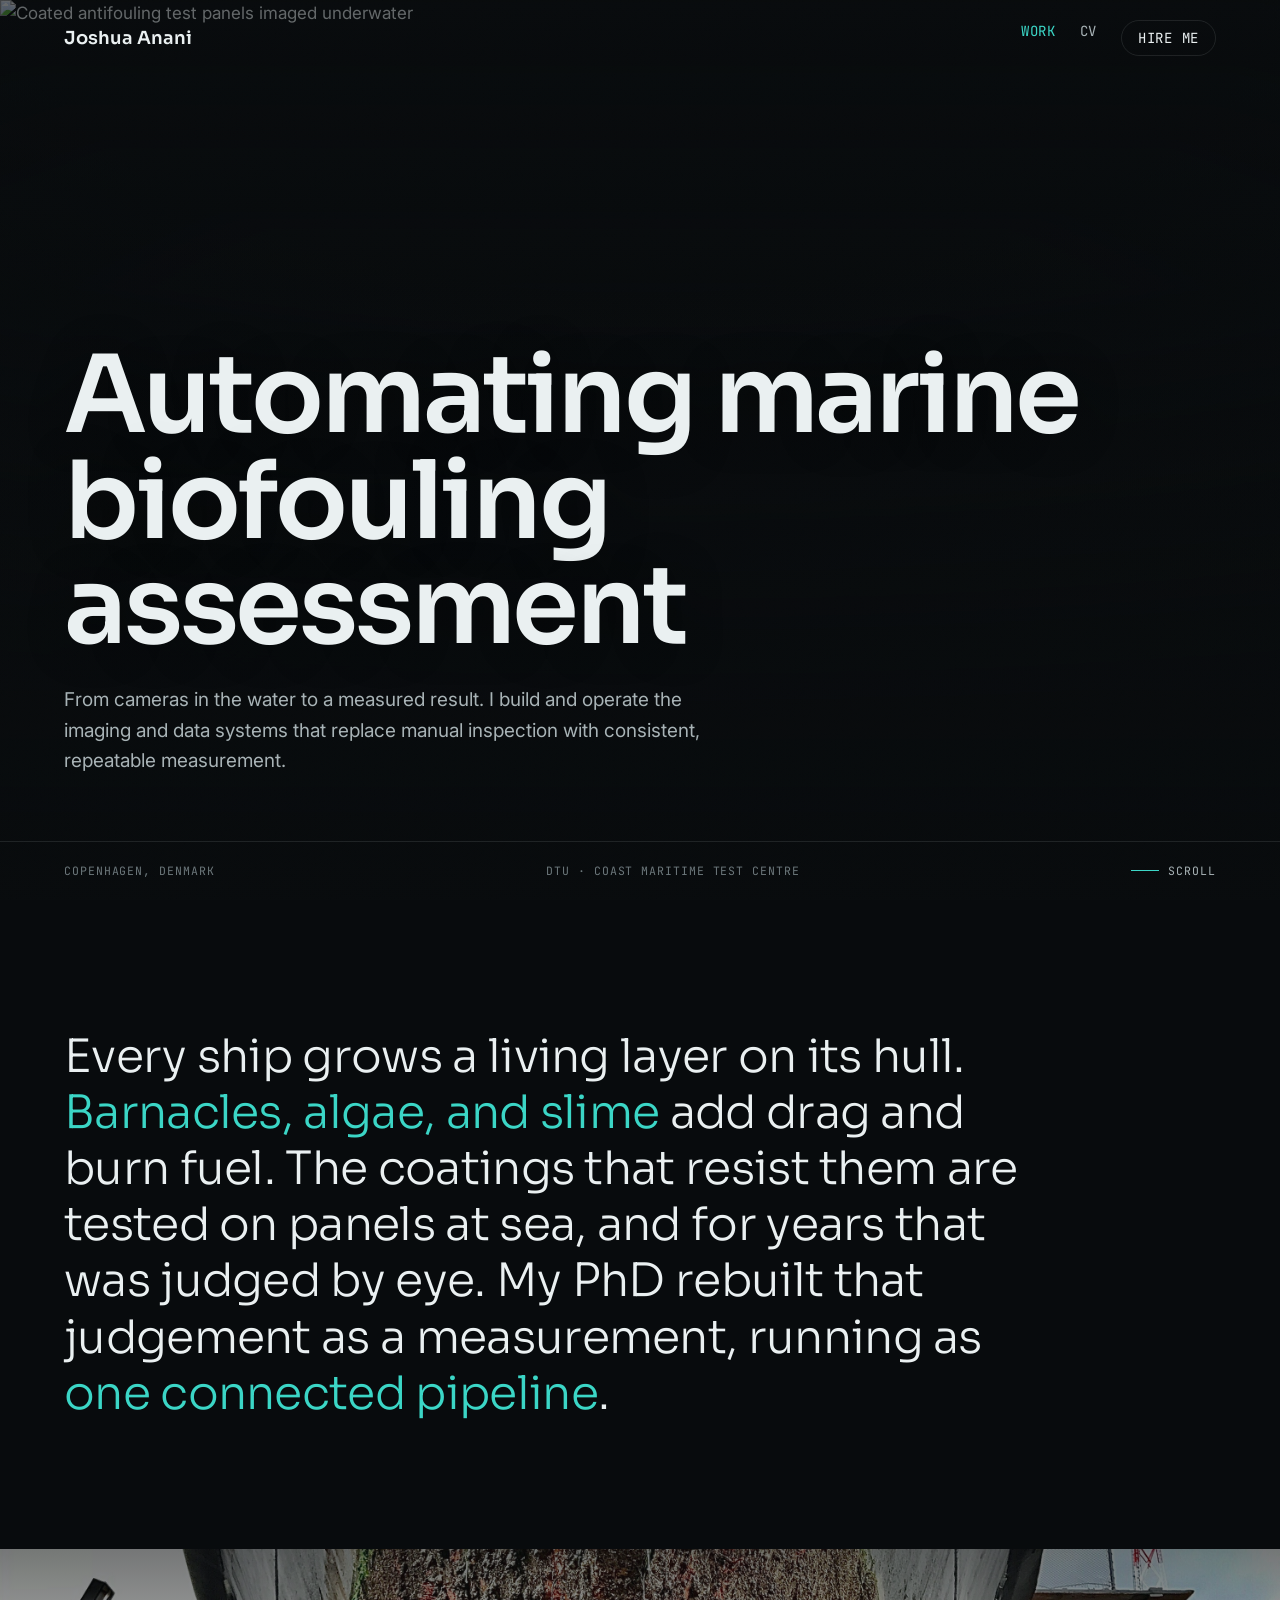
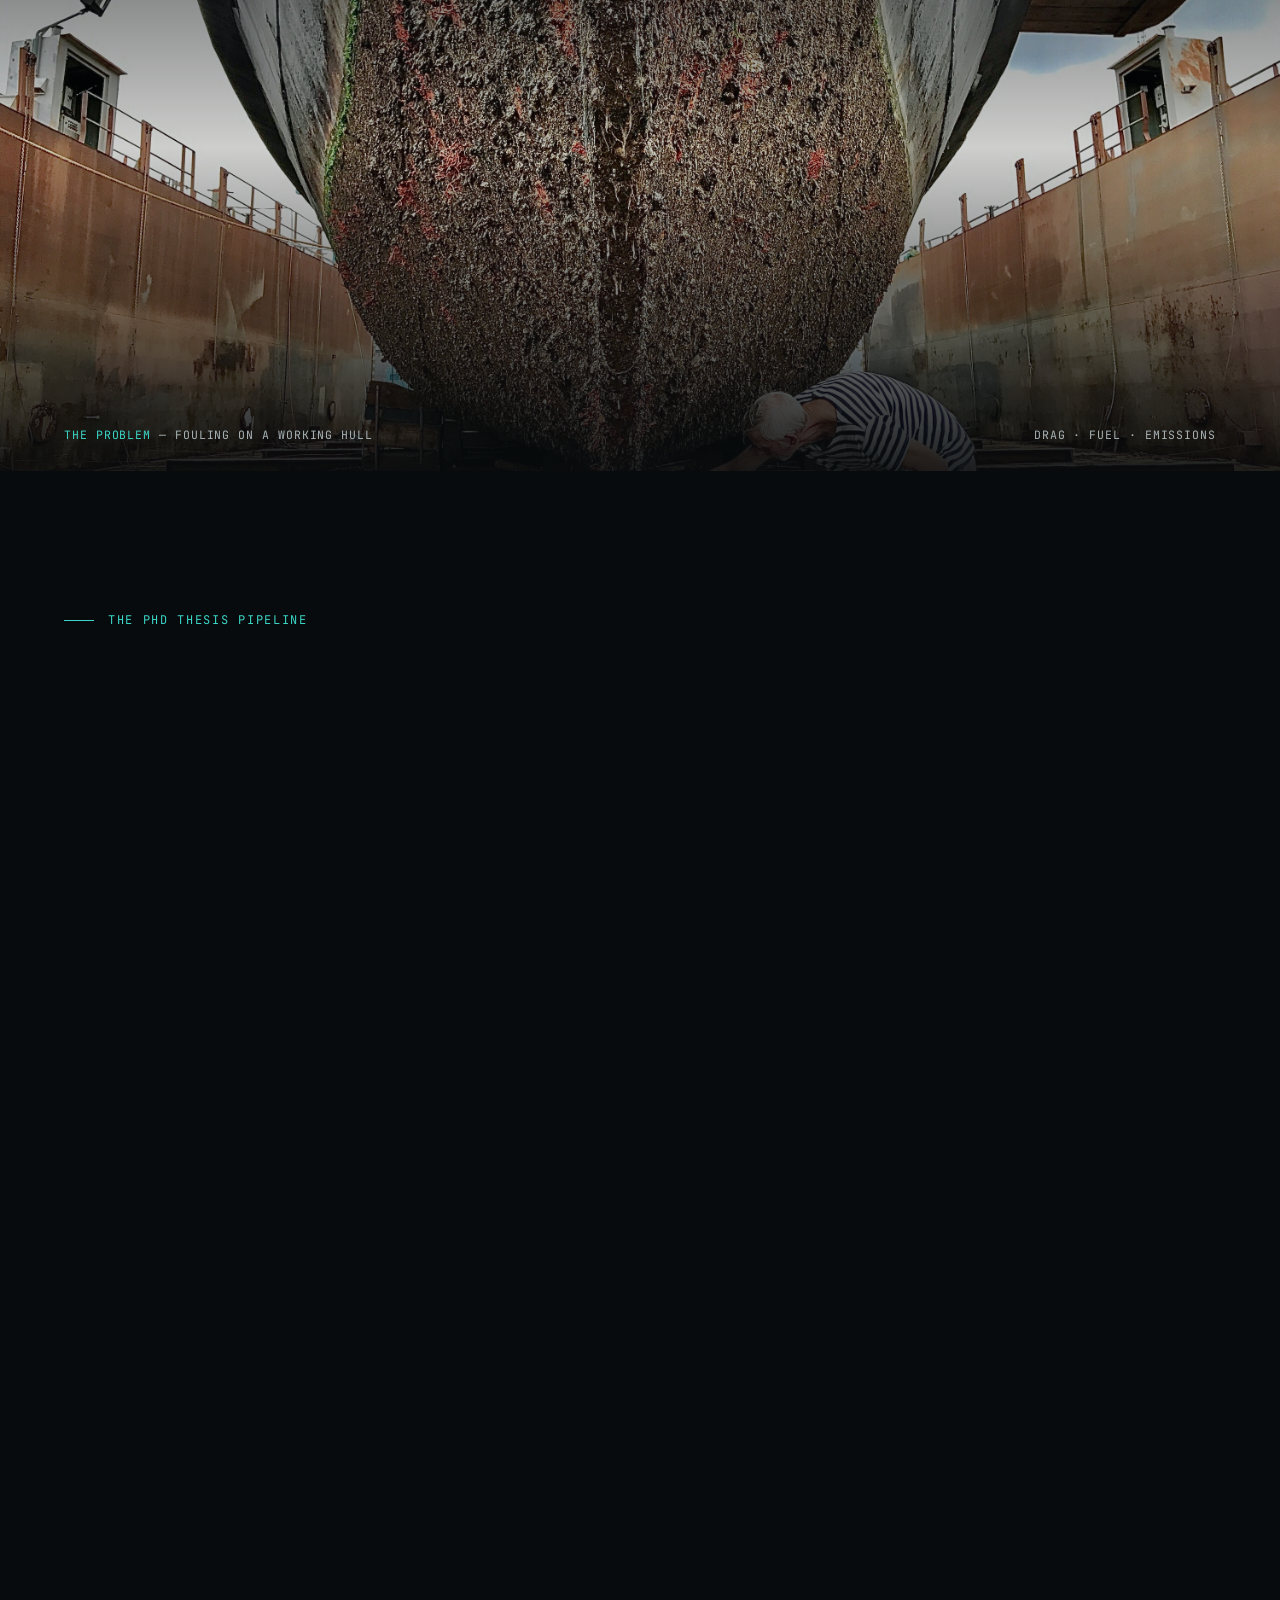
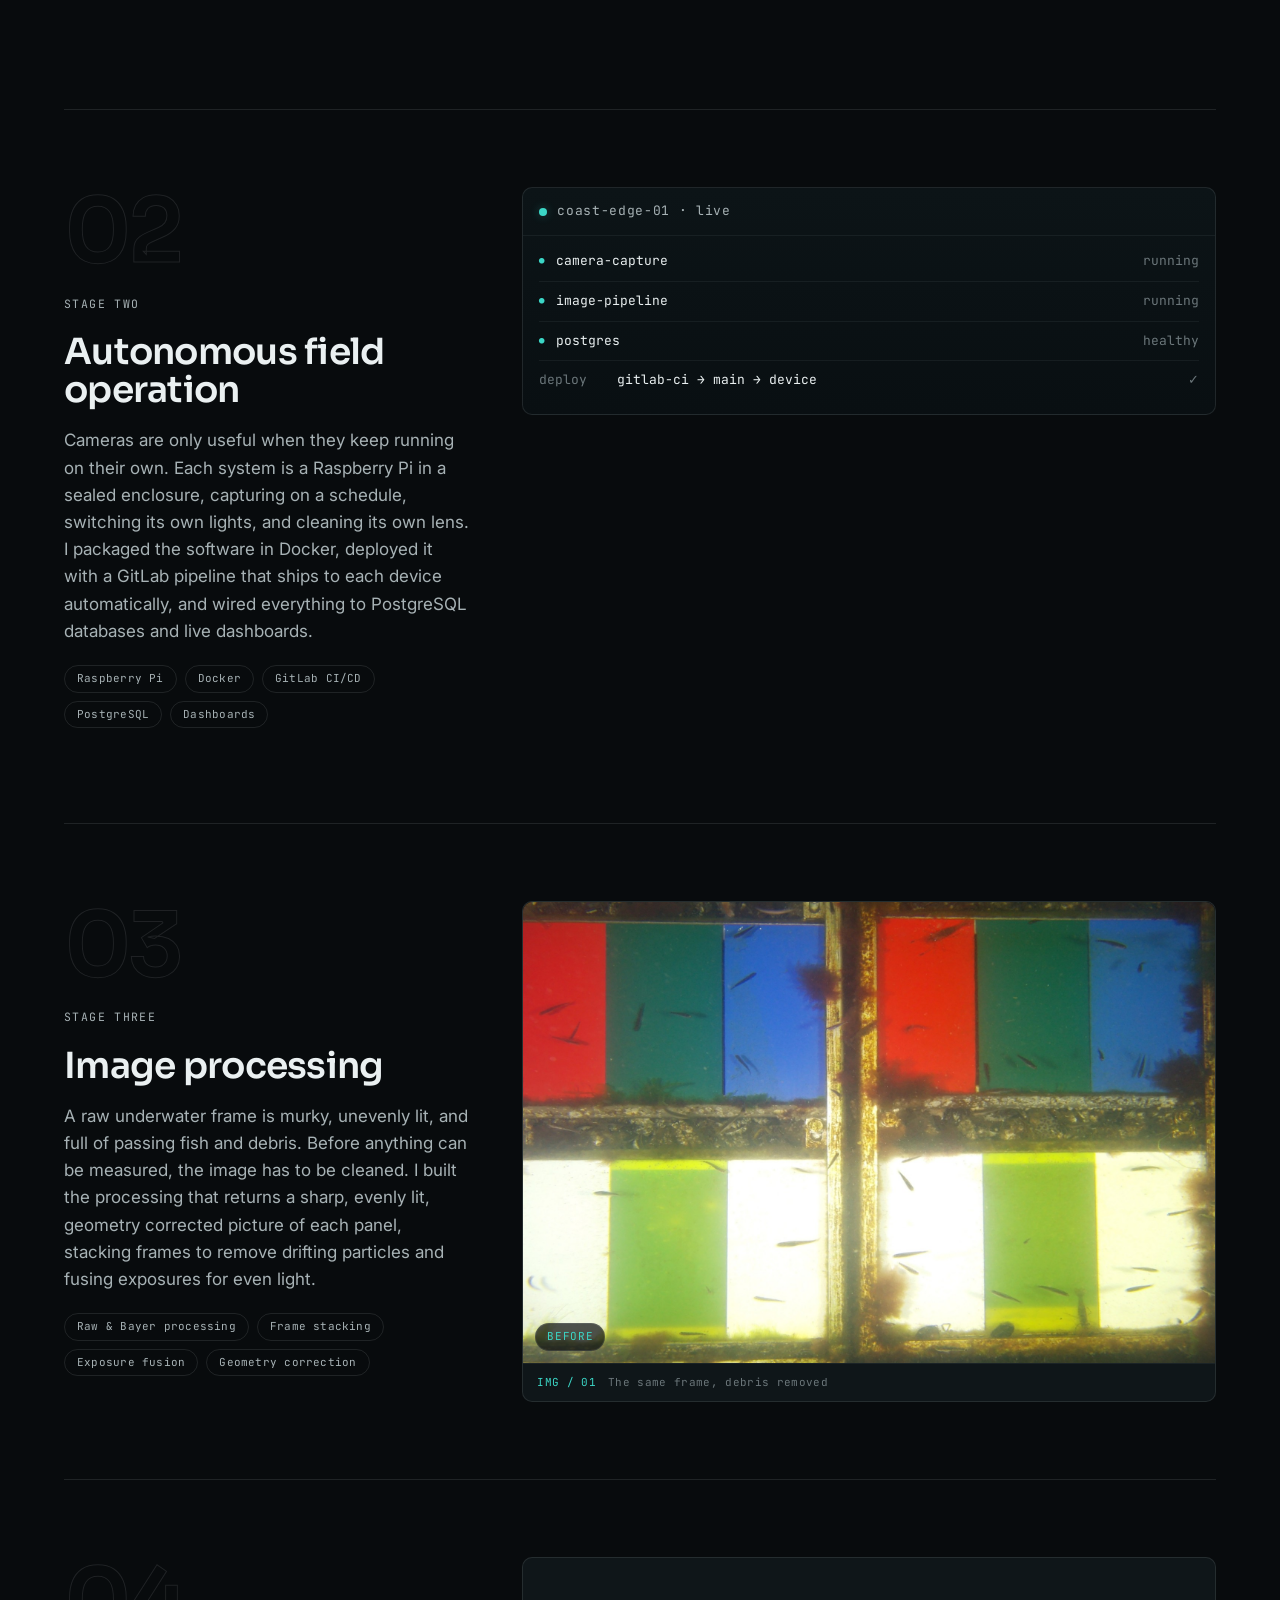
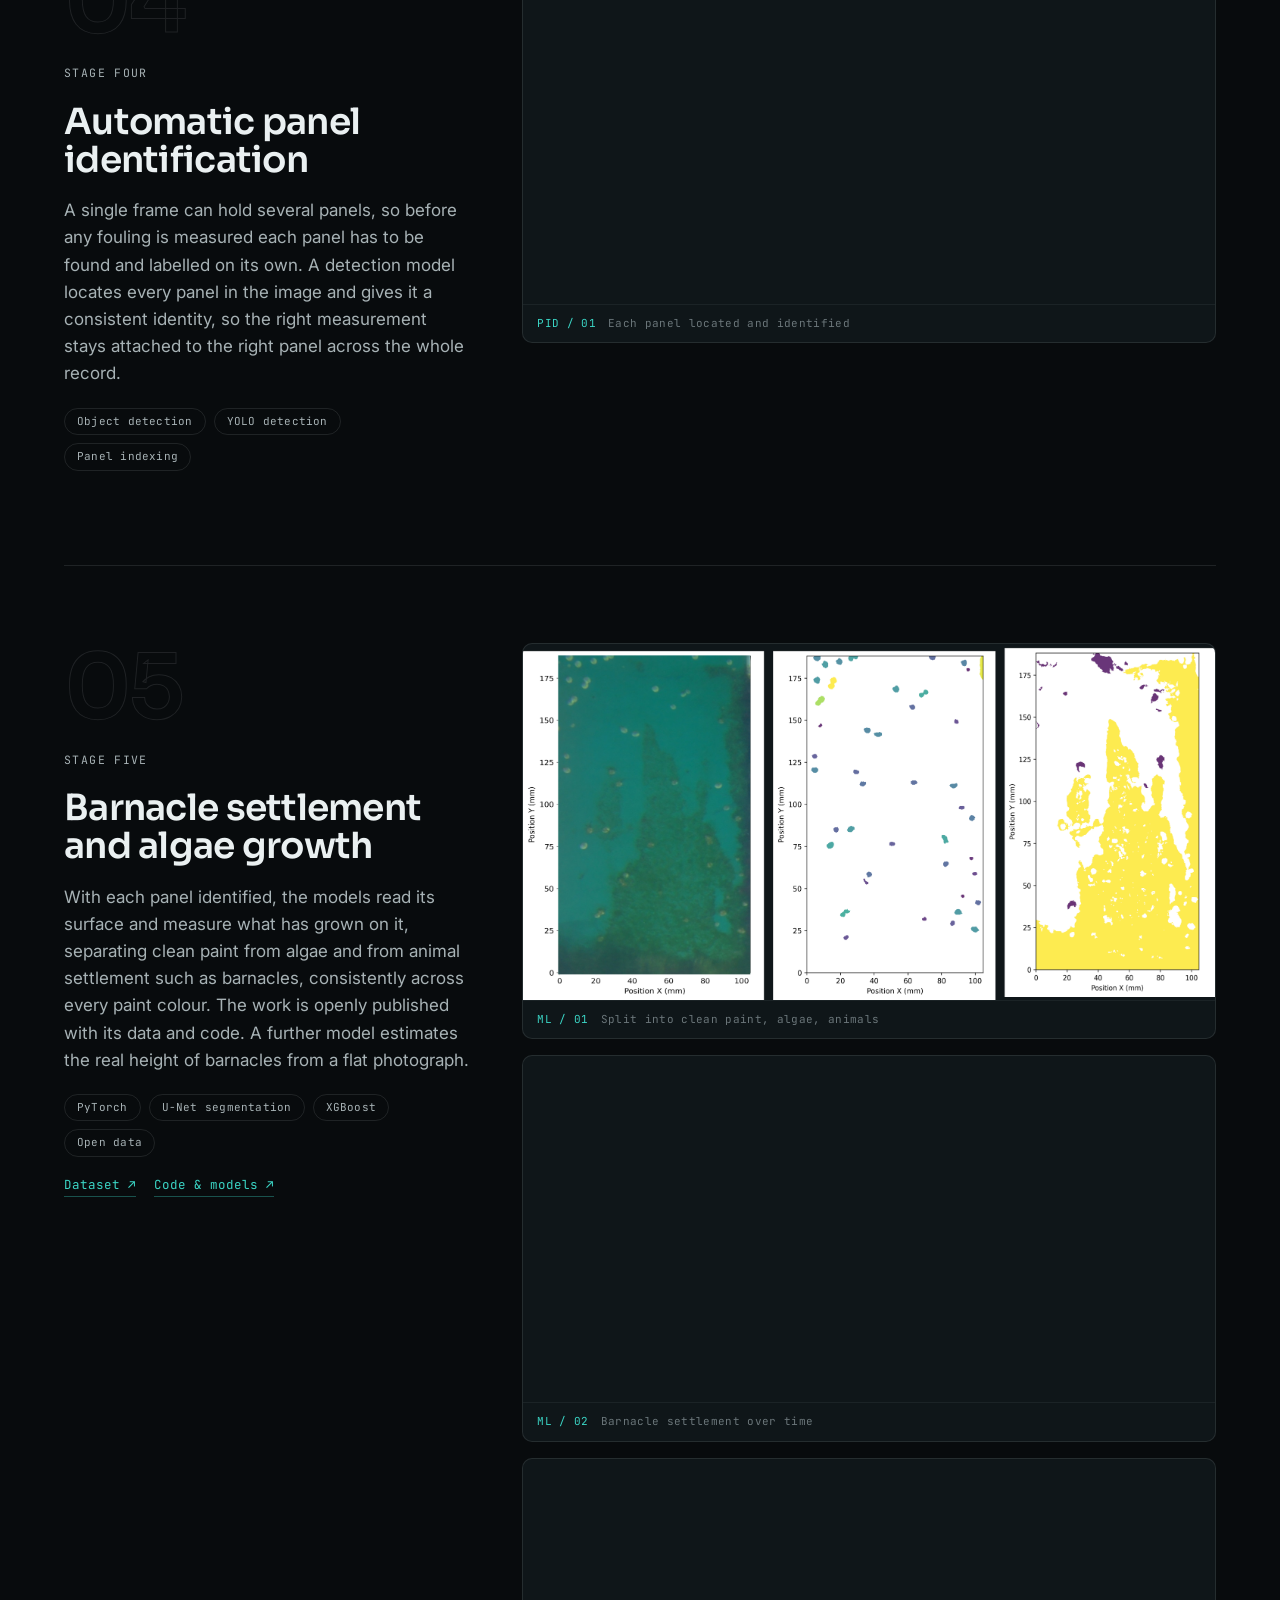
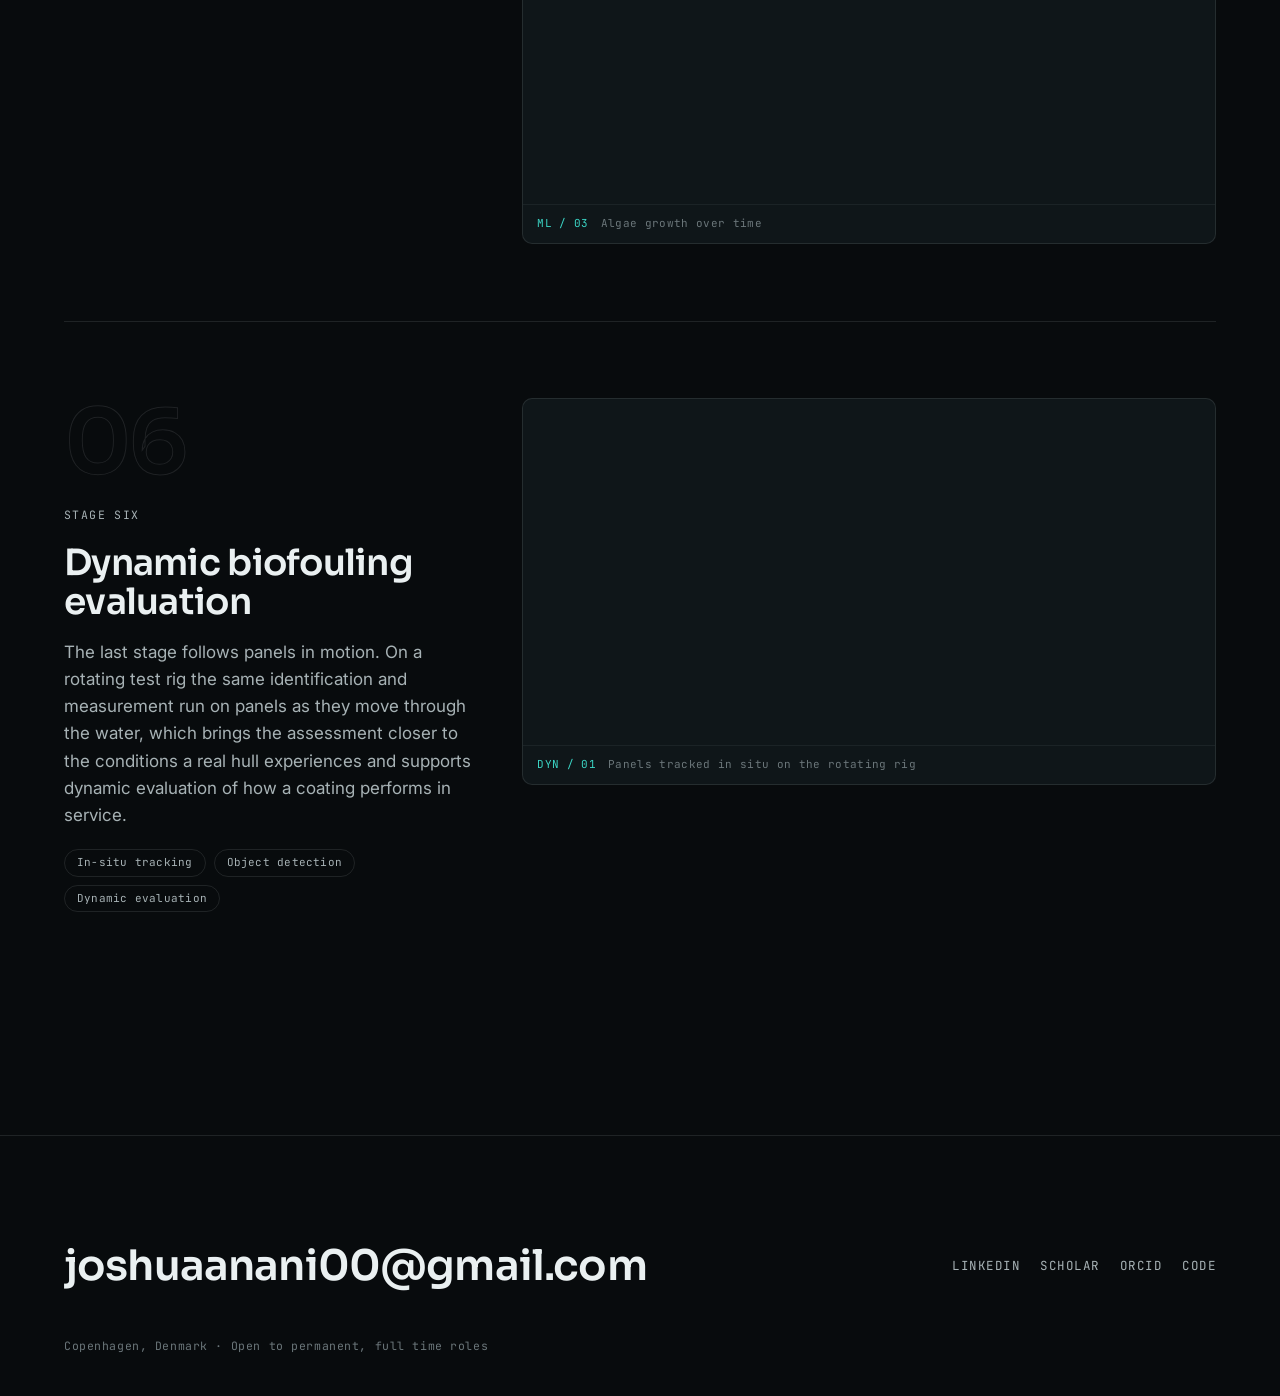
==== commit f191ef1d: "Trim copy and slim the Hire page Remove the braggy CV opening line, the "Available for permanent rol" ====
--- a/index.html
+++ b/index.html
@@ -16,7 +16,6 @@
   <!-- Header -->
   <header class="hdr" id="hdr">
     <a class="name" href="index.html">Joshua Anani</a>
-    <span class="status"><span class="dot"></span>Available for permanent roles</span>
     <button class="menu-btn" id="menuBtn" aria-label="Open menu" aria-expanded="false"><span></span><span></span></button>
     <nav id="nav">
       <a href="index.html" class="active">Work</a>
@@ -30,7 +29,6 @@
     <div class="hero-media"><img src="media/1.jpg" alt="Coated antifouling test panels imaged underwater" fetchpriority="high" /></div>
     <div class="hero-overlay"></div>
     <div class="hero-content">
-      <p class="eyebrow">Process &amp; Chemical Engineer — Applied ML</p>
       <h1>Automating marine biofouling assessment</h1>
       <p class="hero-sub">From cameras in the water to a measured result. I build and operate the imaging and data systems that replace manual inspection with consistent, repeatable measurement.</p>
     </div>
@@ -59,7 +57,7 @@
 
   <!-- Work / pipeline -->
   <section class="section" id="work">
-    <p class="kicker">Selected work — the PhD pipeline</p>
+    <p class="kicker">The PhD thesis pipeline</p>
     <div class="pipeline">
 
       <!-- 01 -->
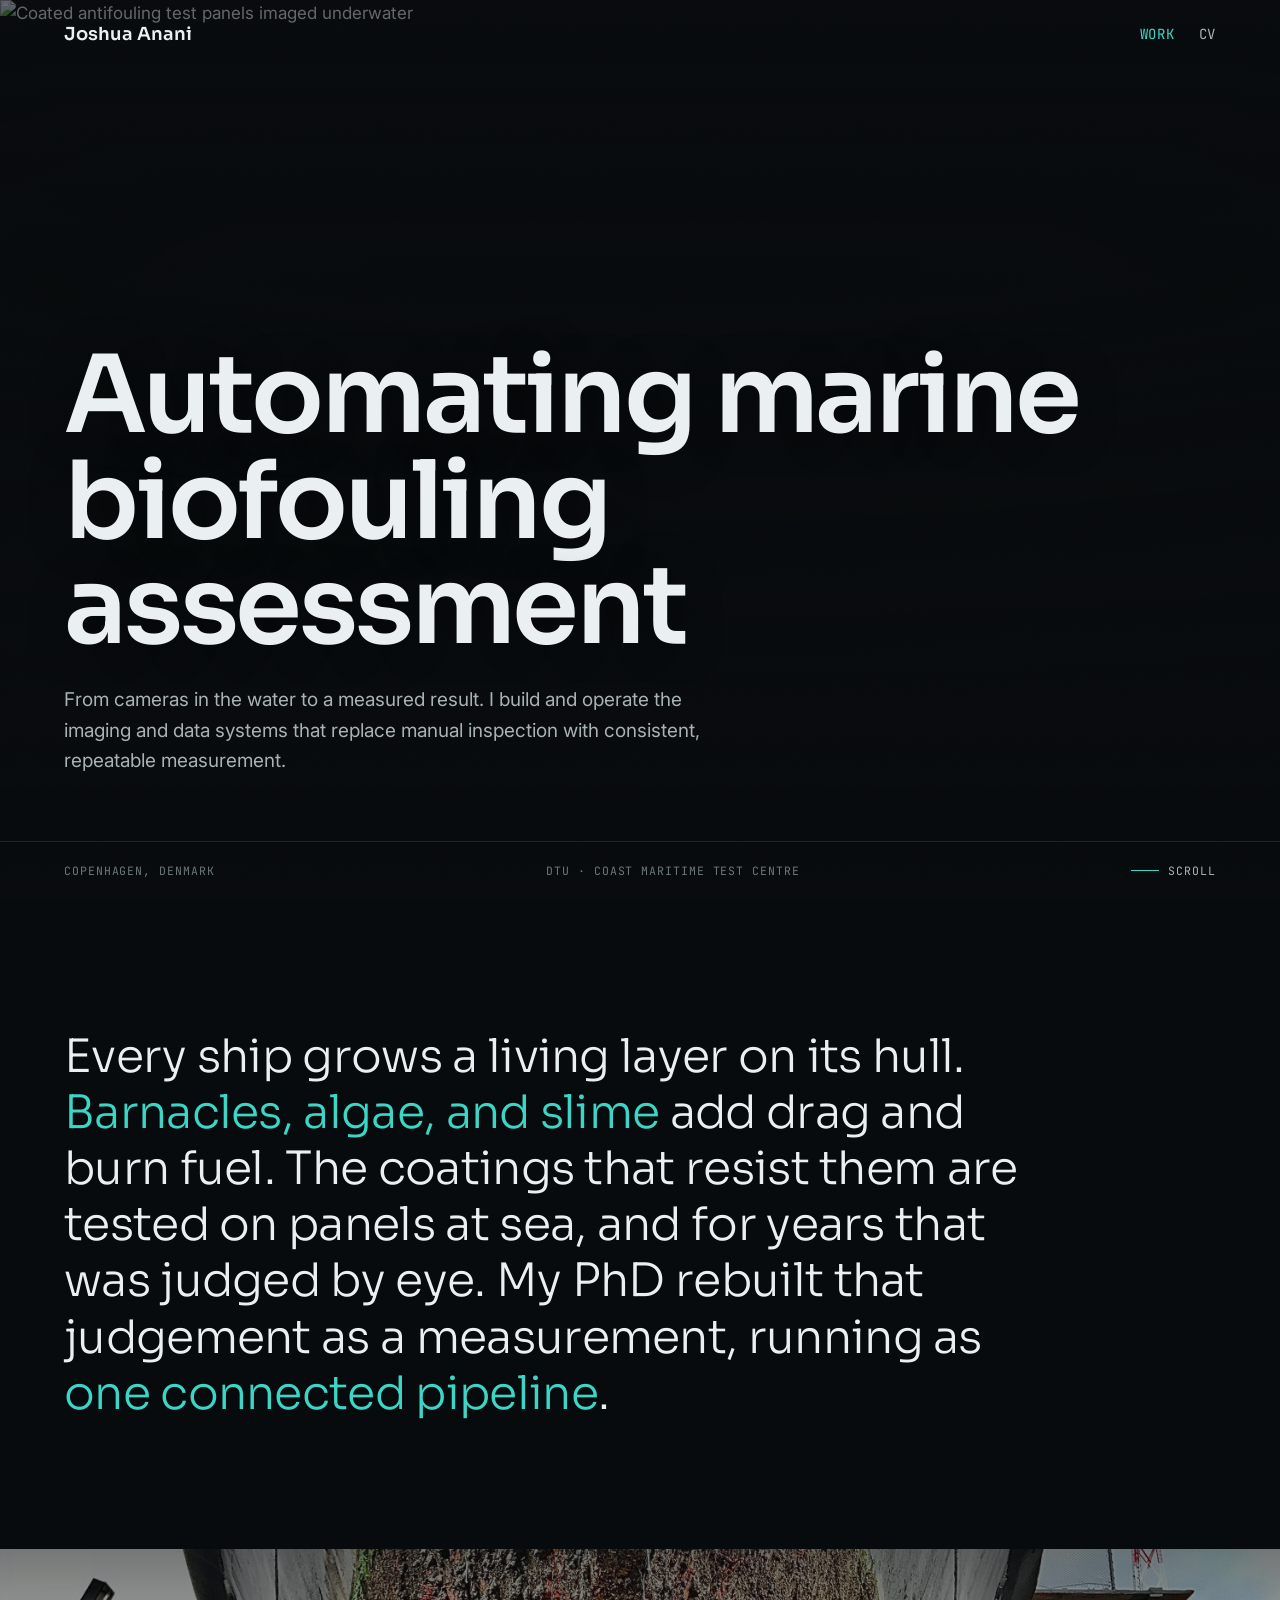
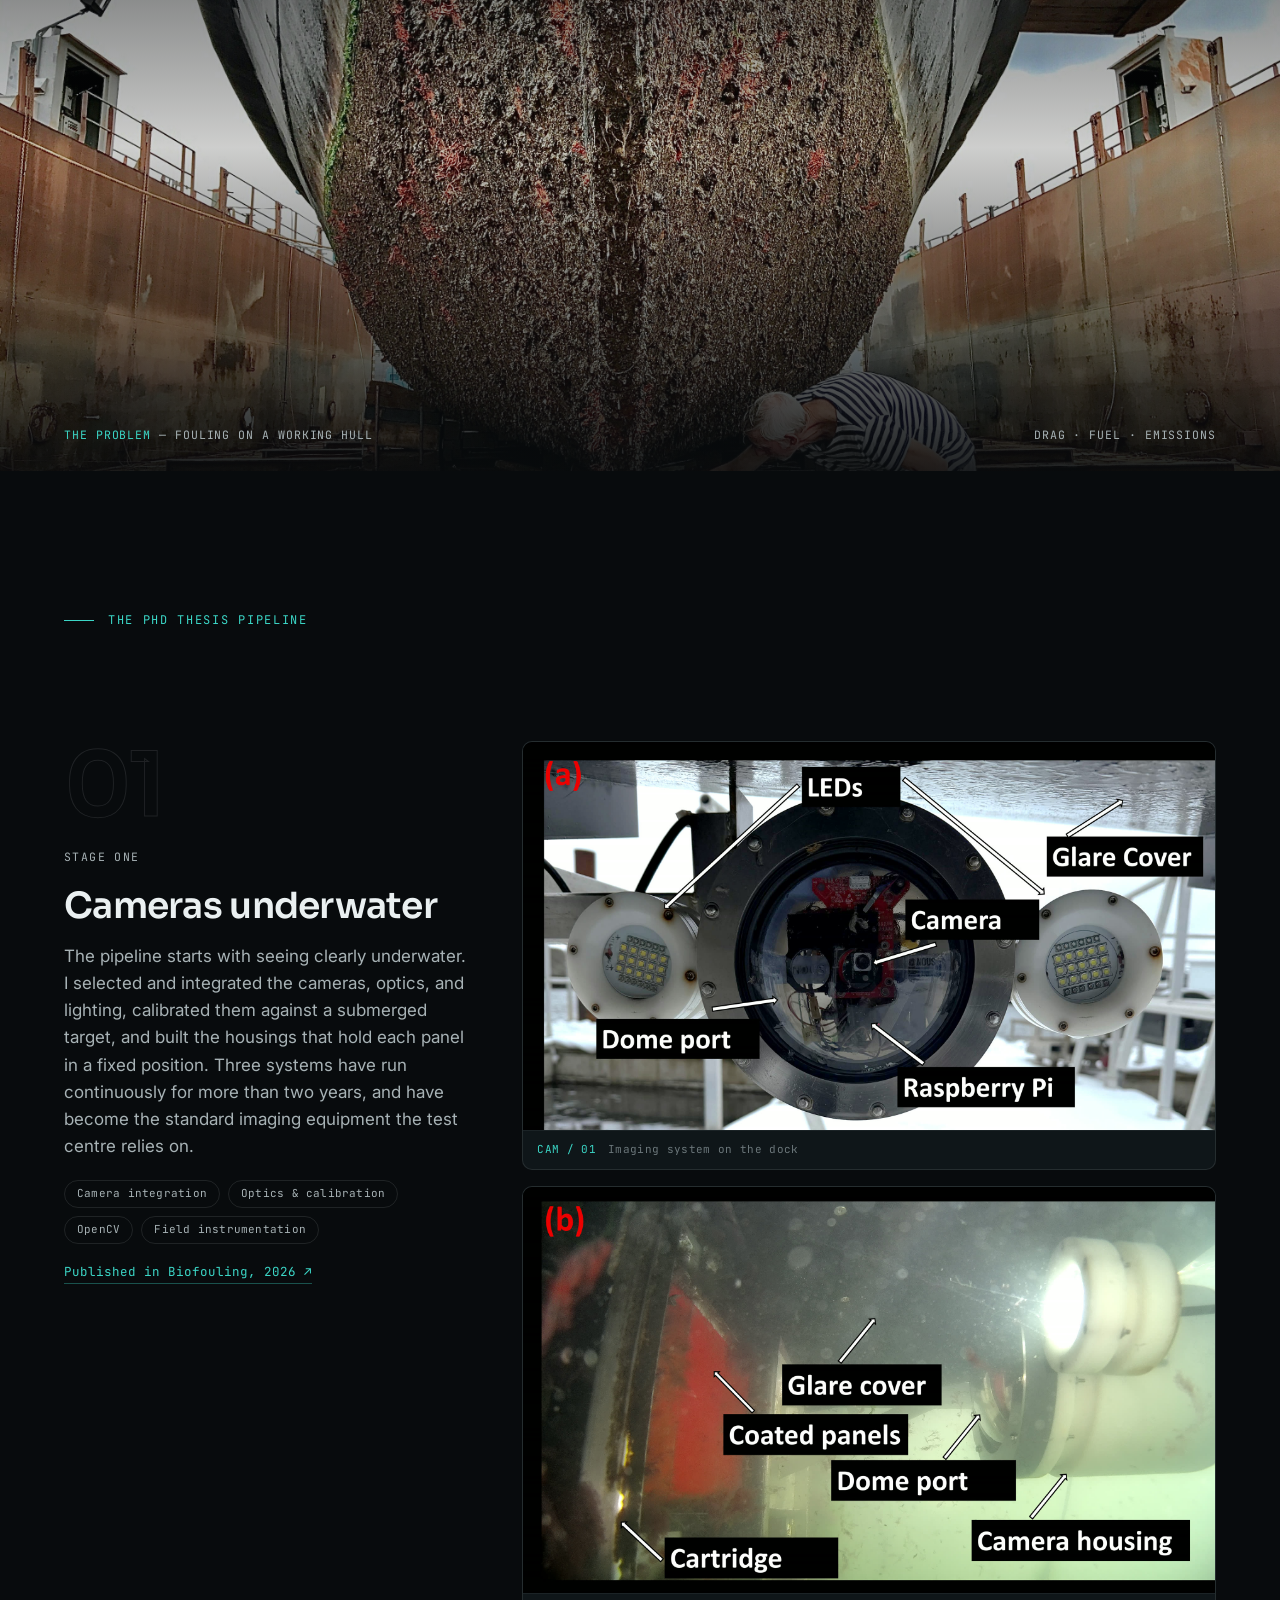
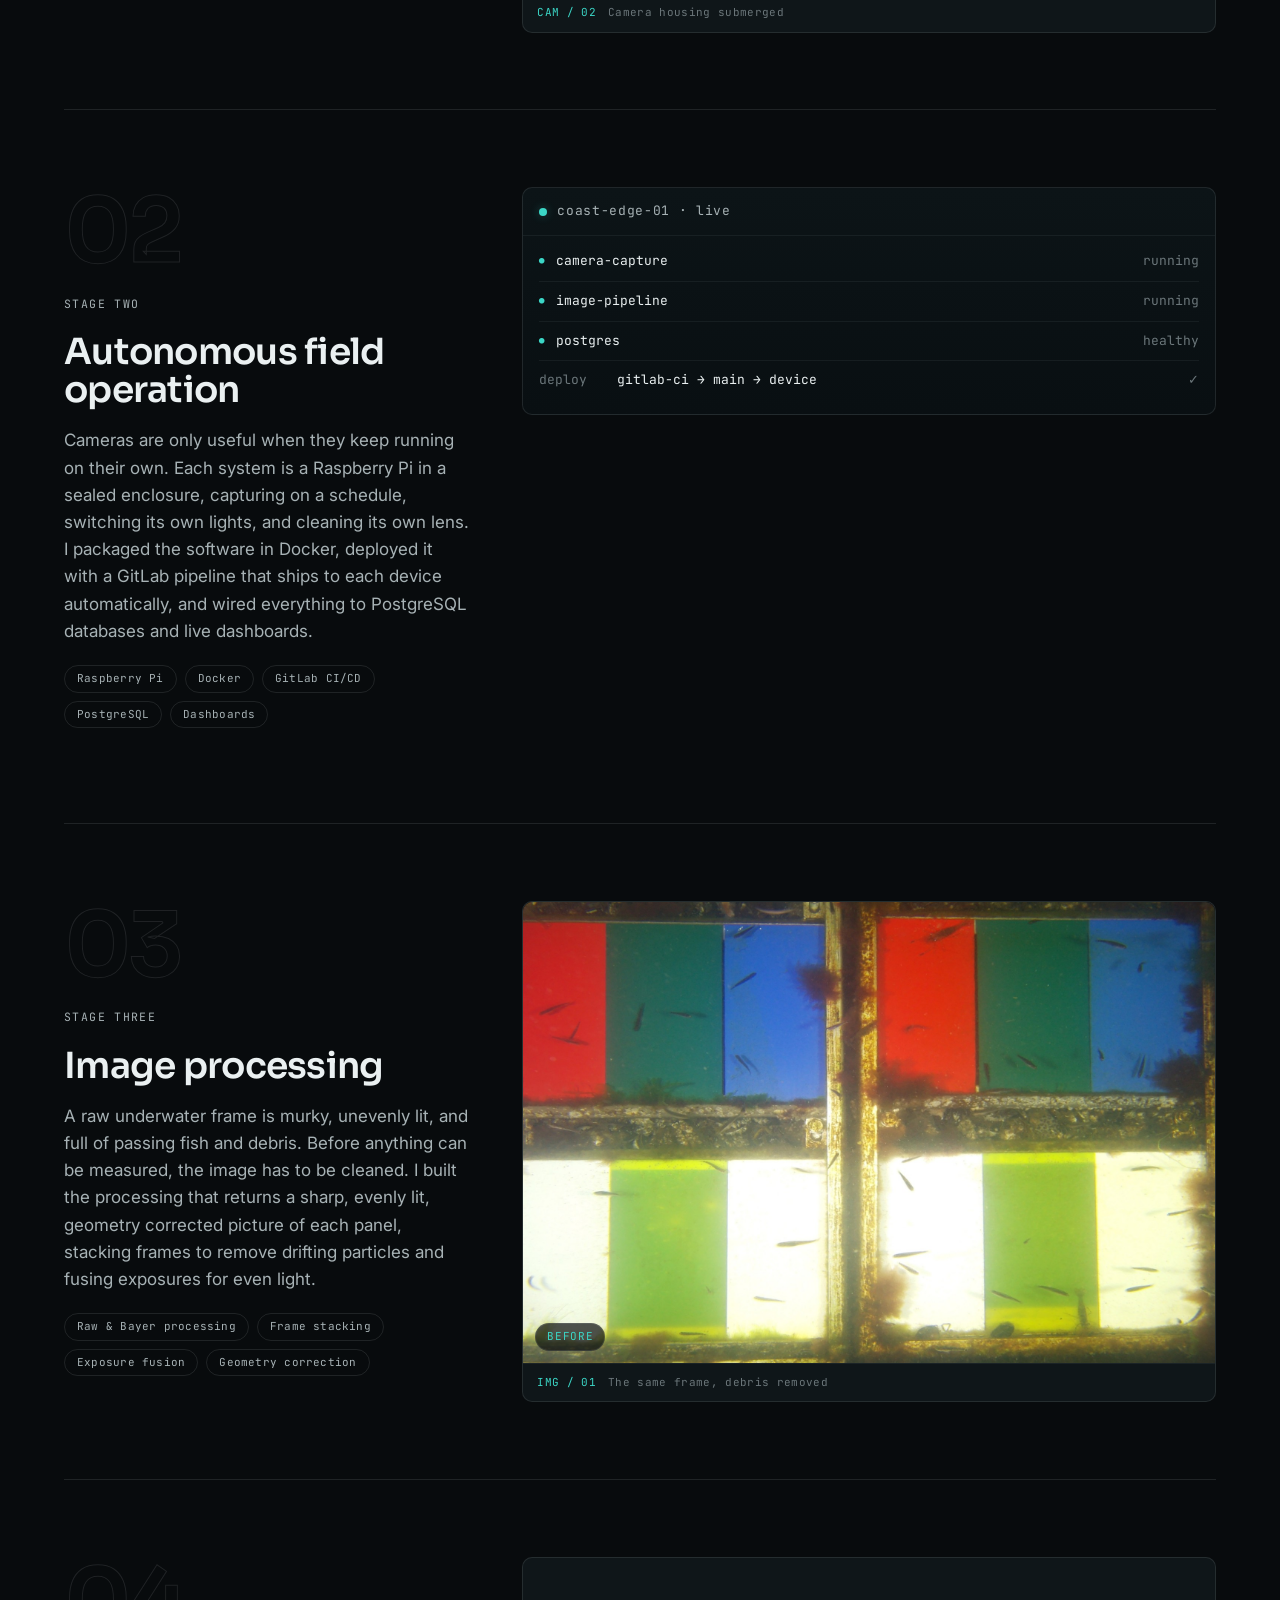
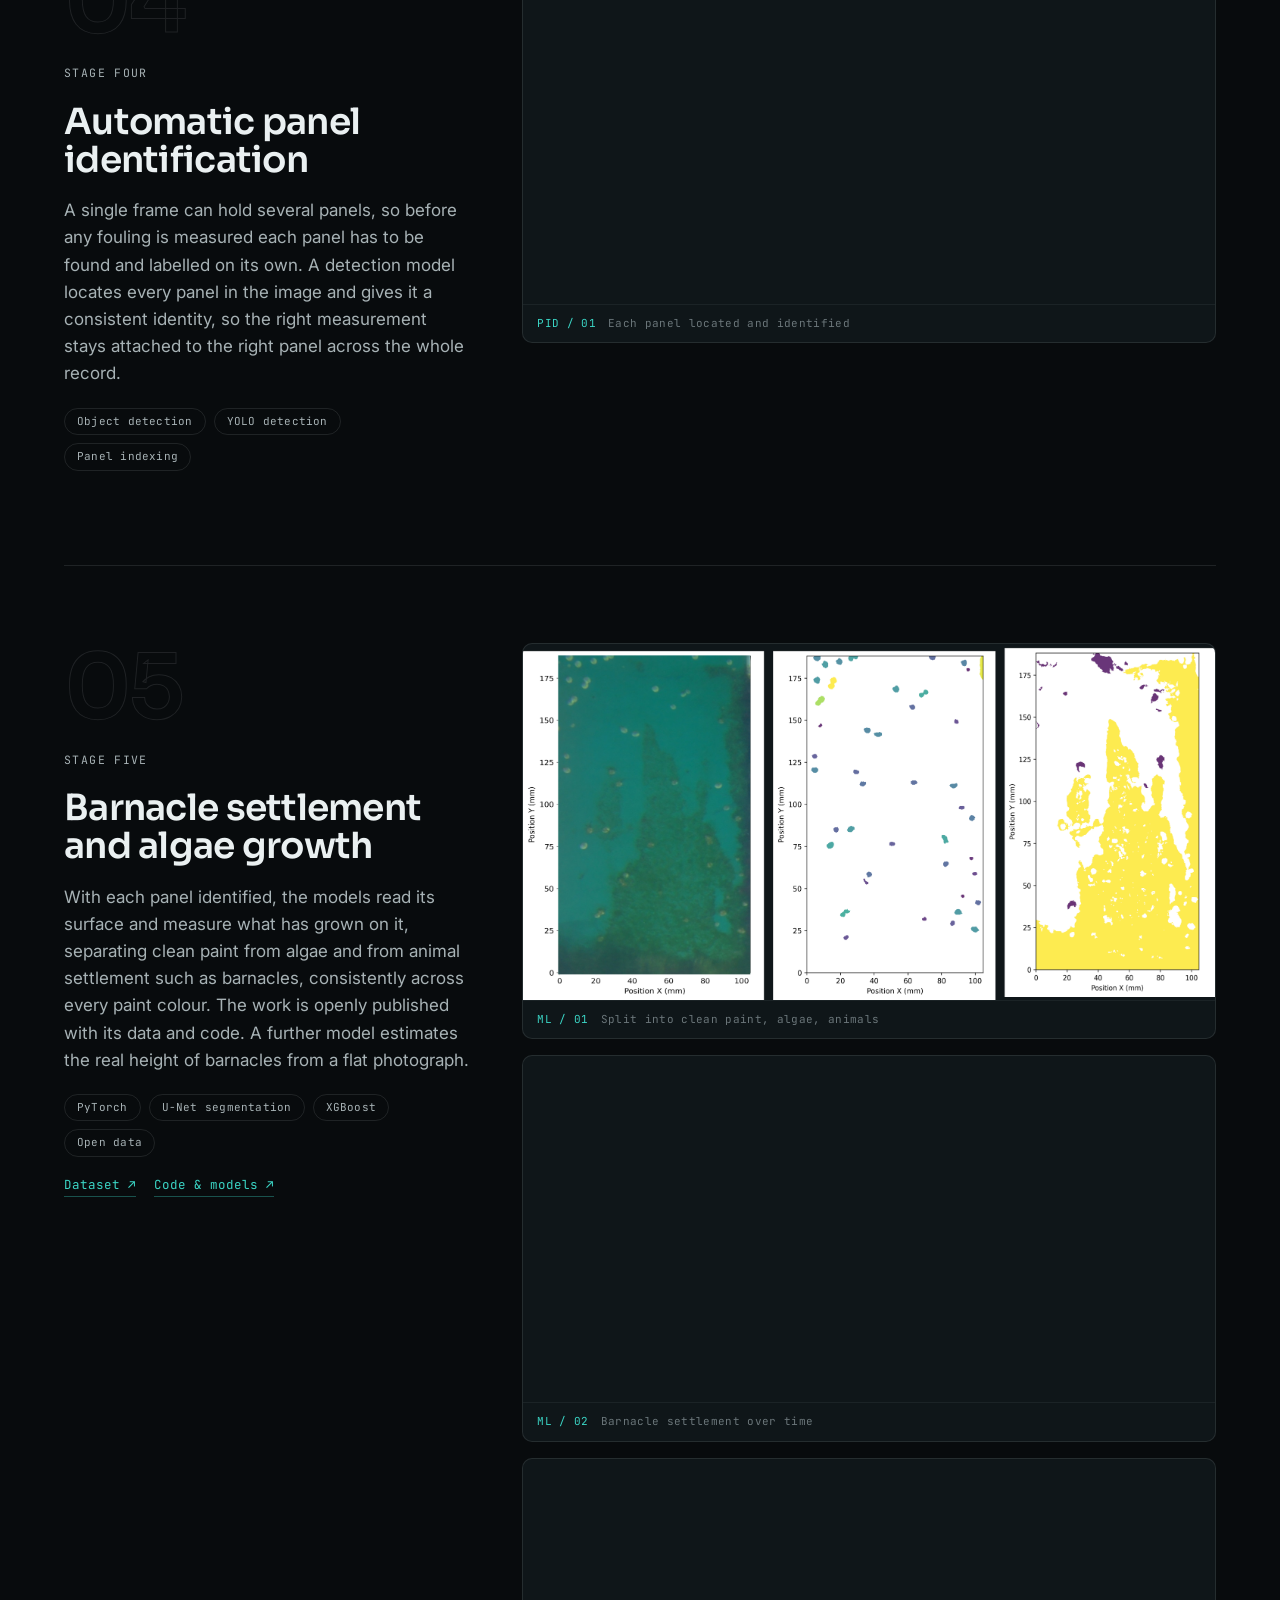
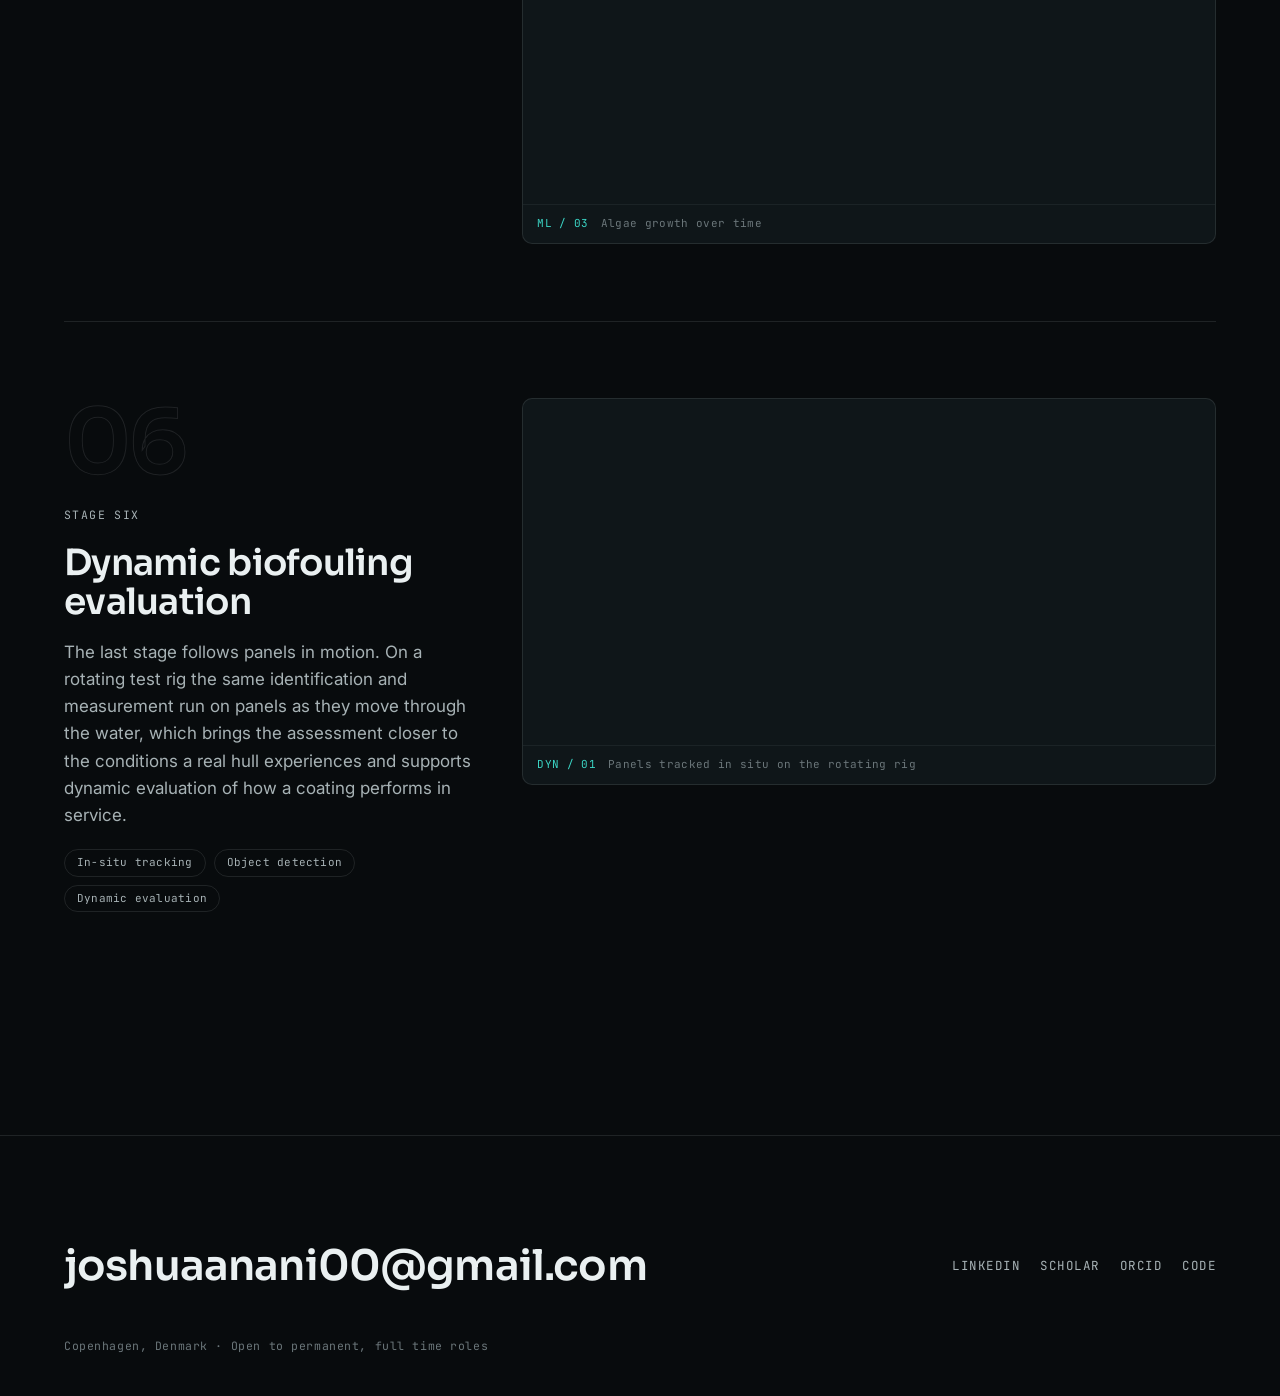
==== commit 2b3ede39: "Fold "Open to roles in" into CV; remove Hire page Move the roles list onto the CV after the About, d" ====
--- a/index.html
+++ b/index.html
@@ -20,7 +20,6 @@
     <nav id="nav">
       <a href="index.html" class="active">Work</a>
       <a href="cv.html">CV</a>
-      <a href="hire.html" class="nav-cta">Hire me</a>
     </nav>
   </header>
 
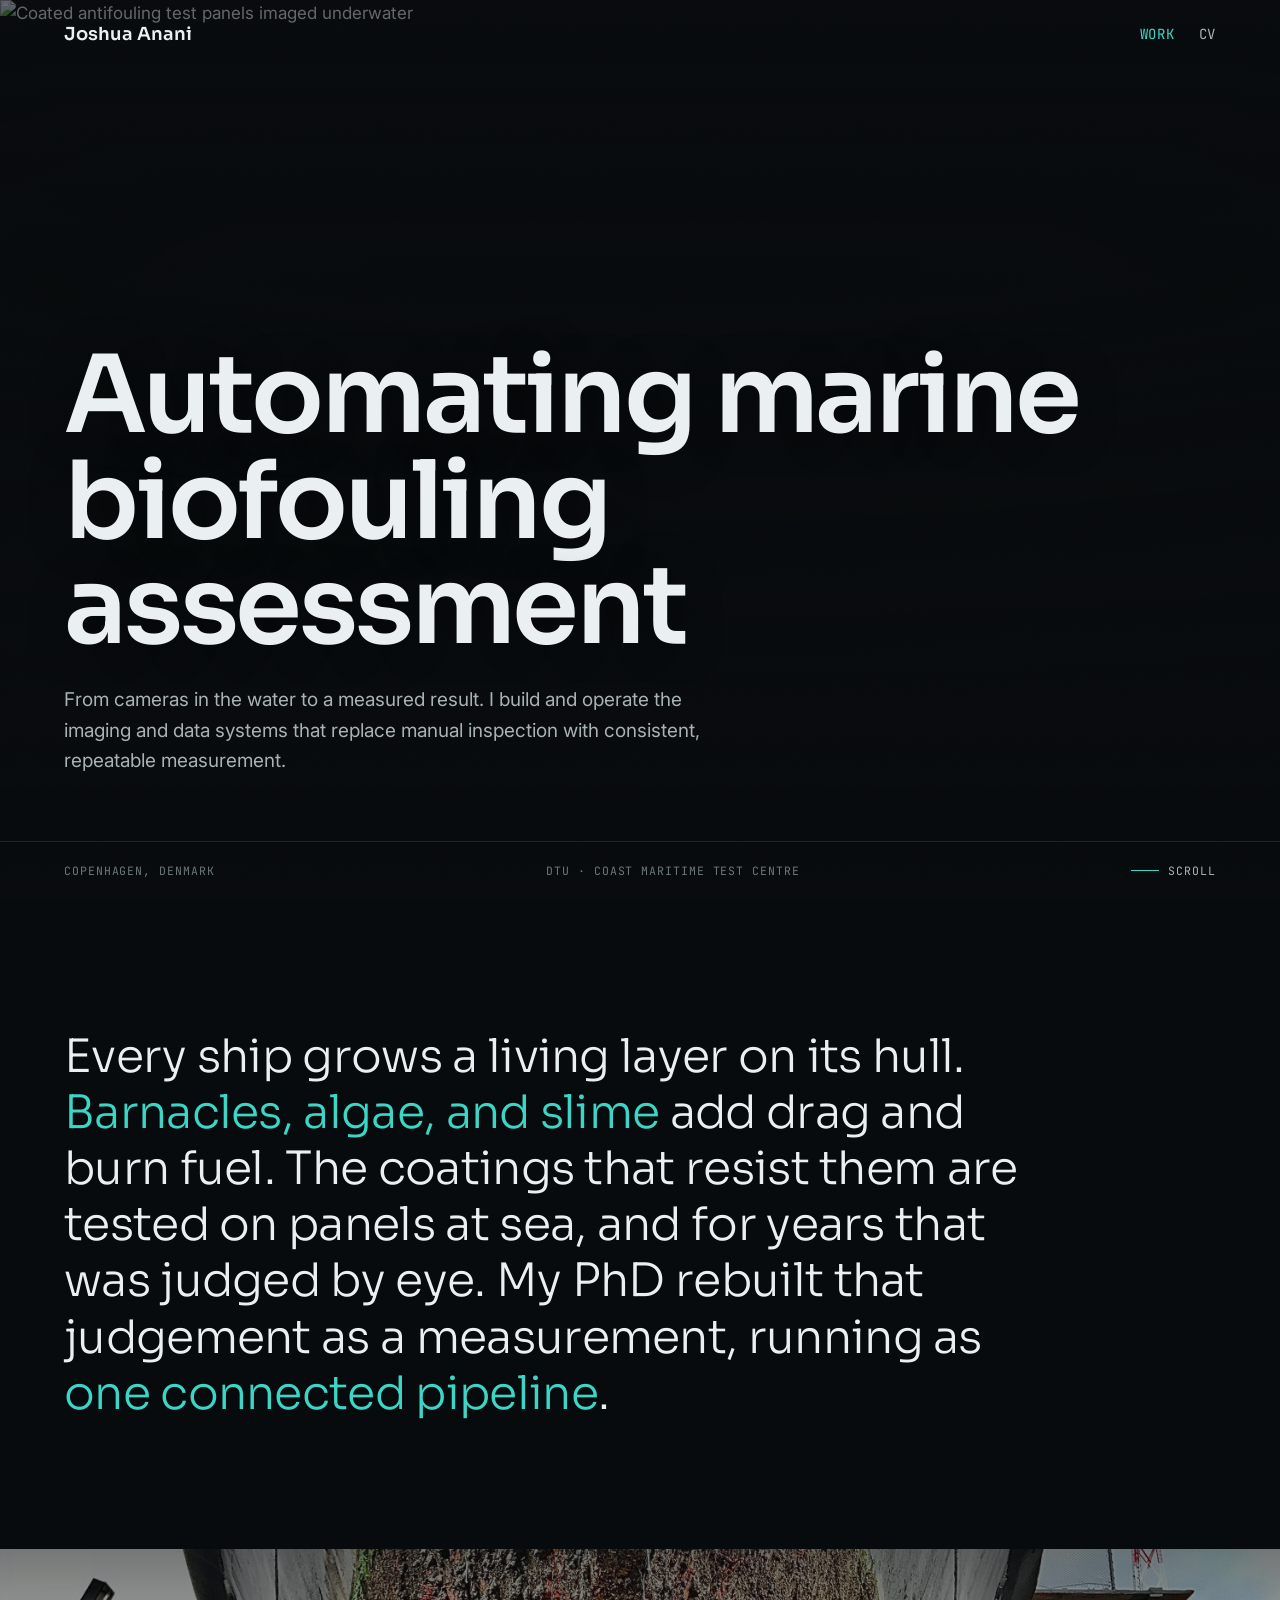
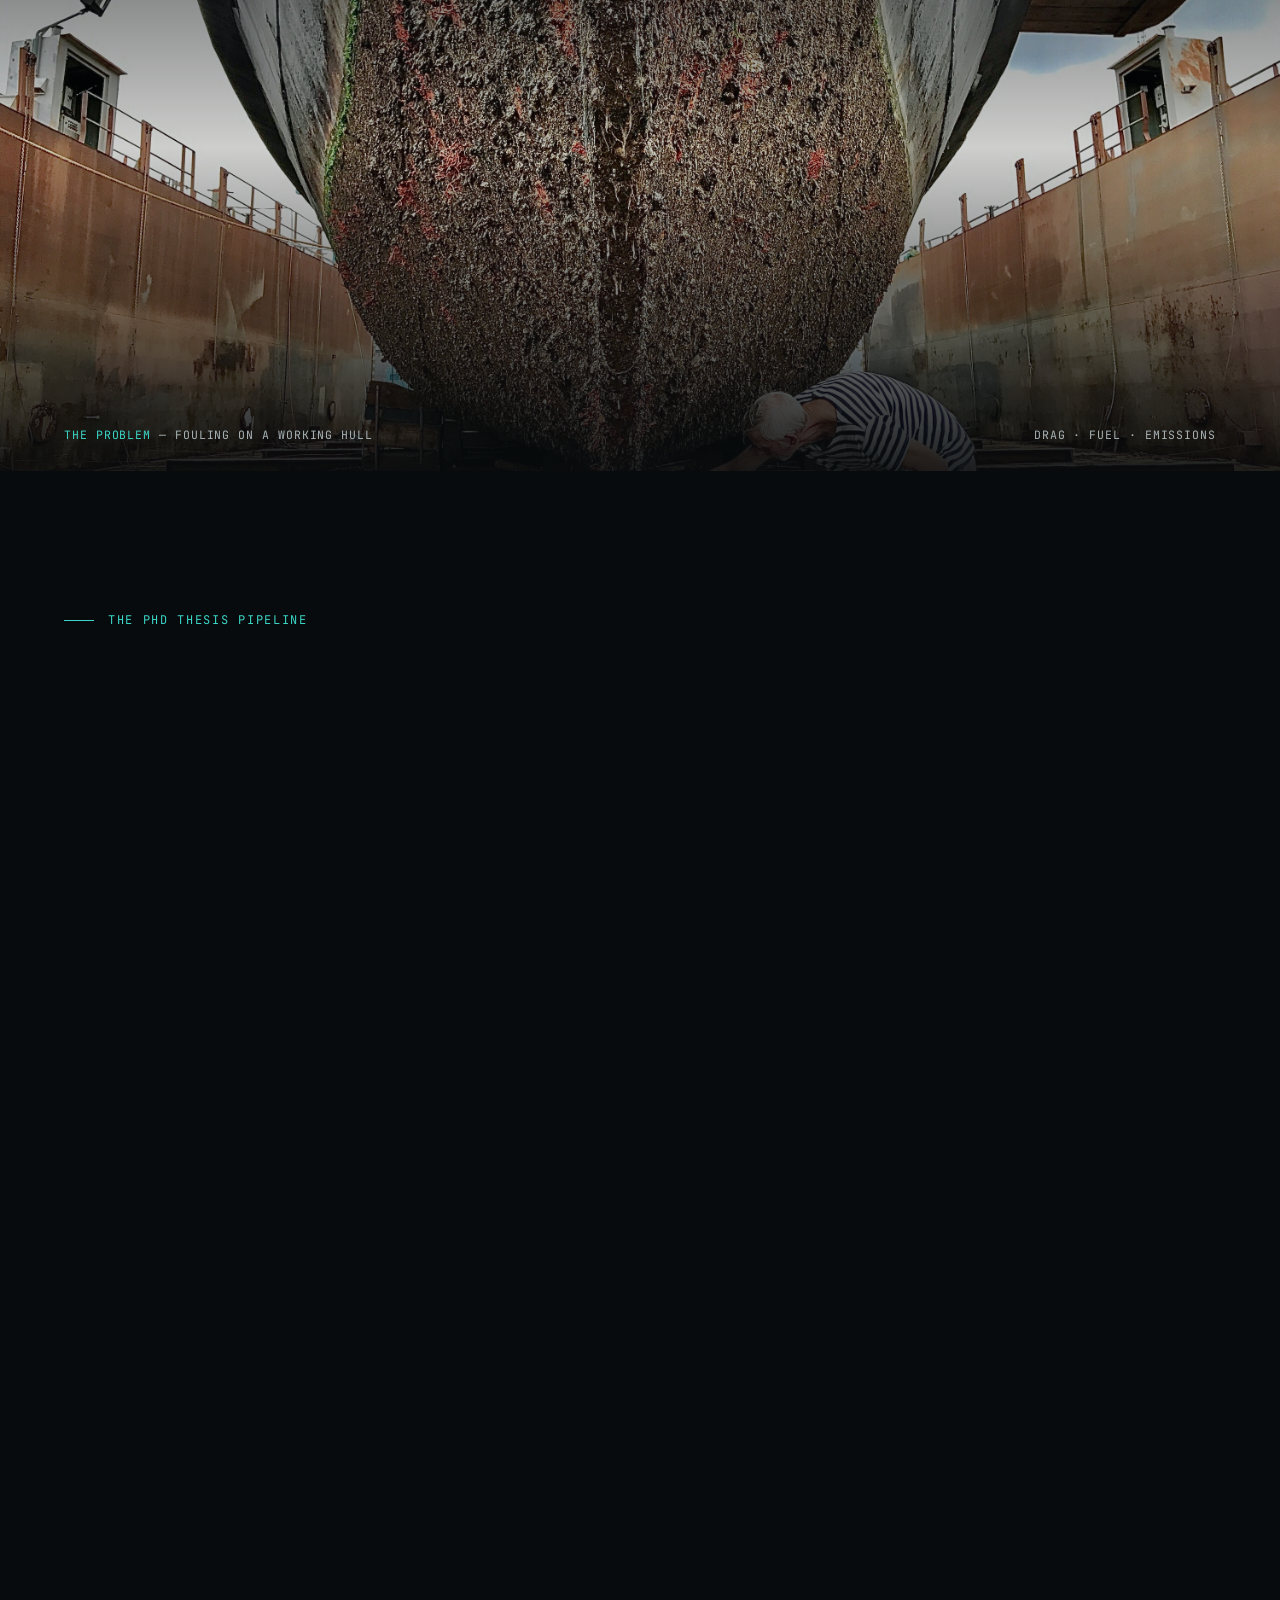
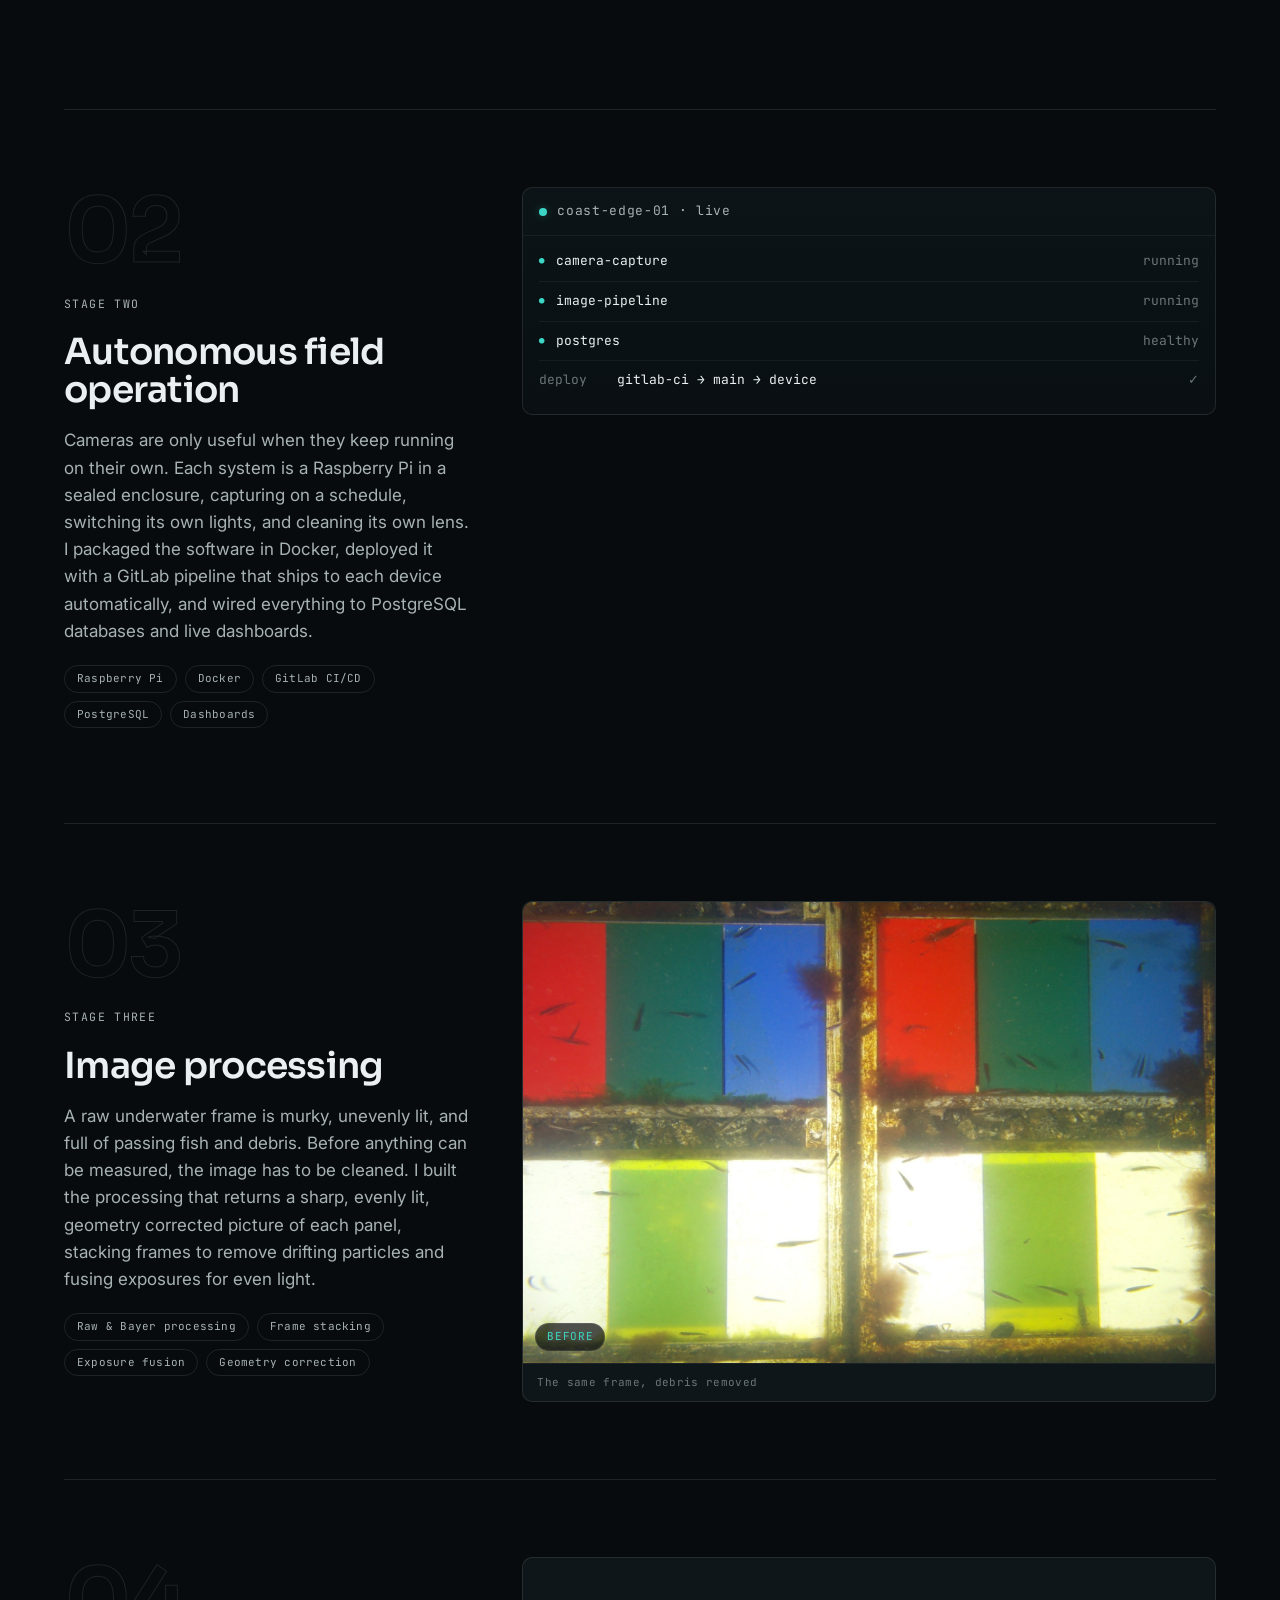
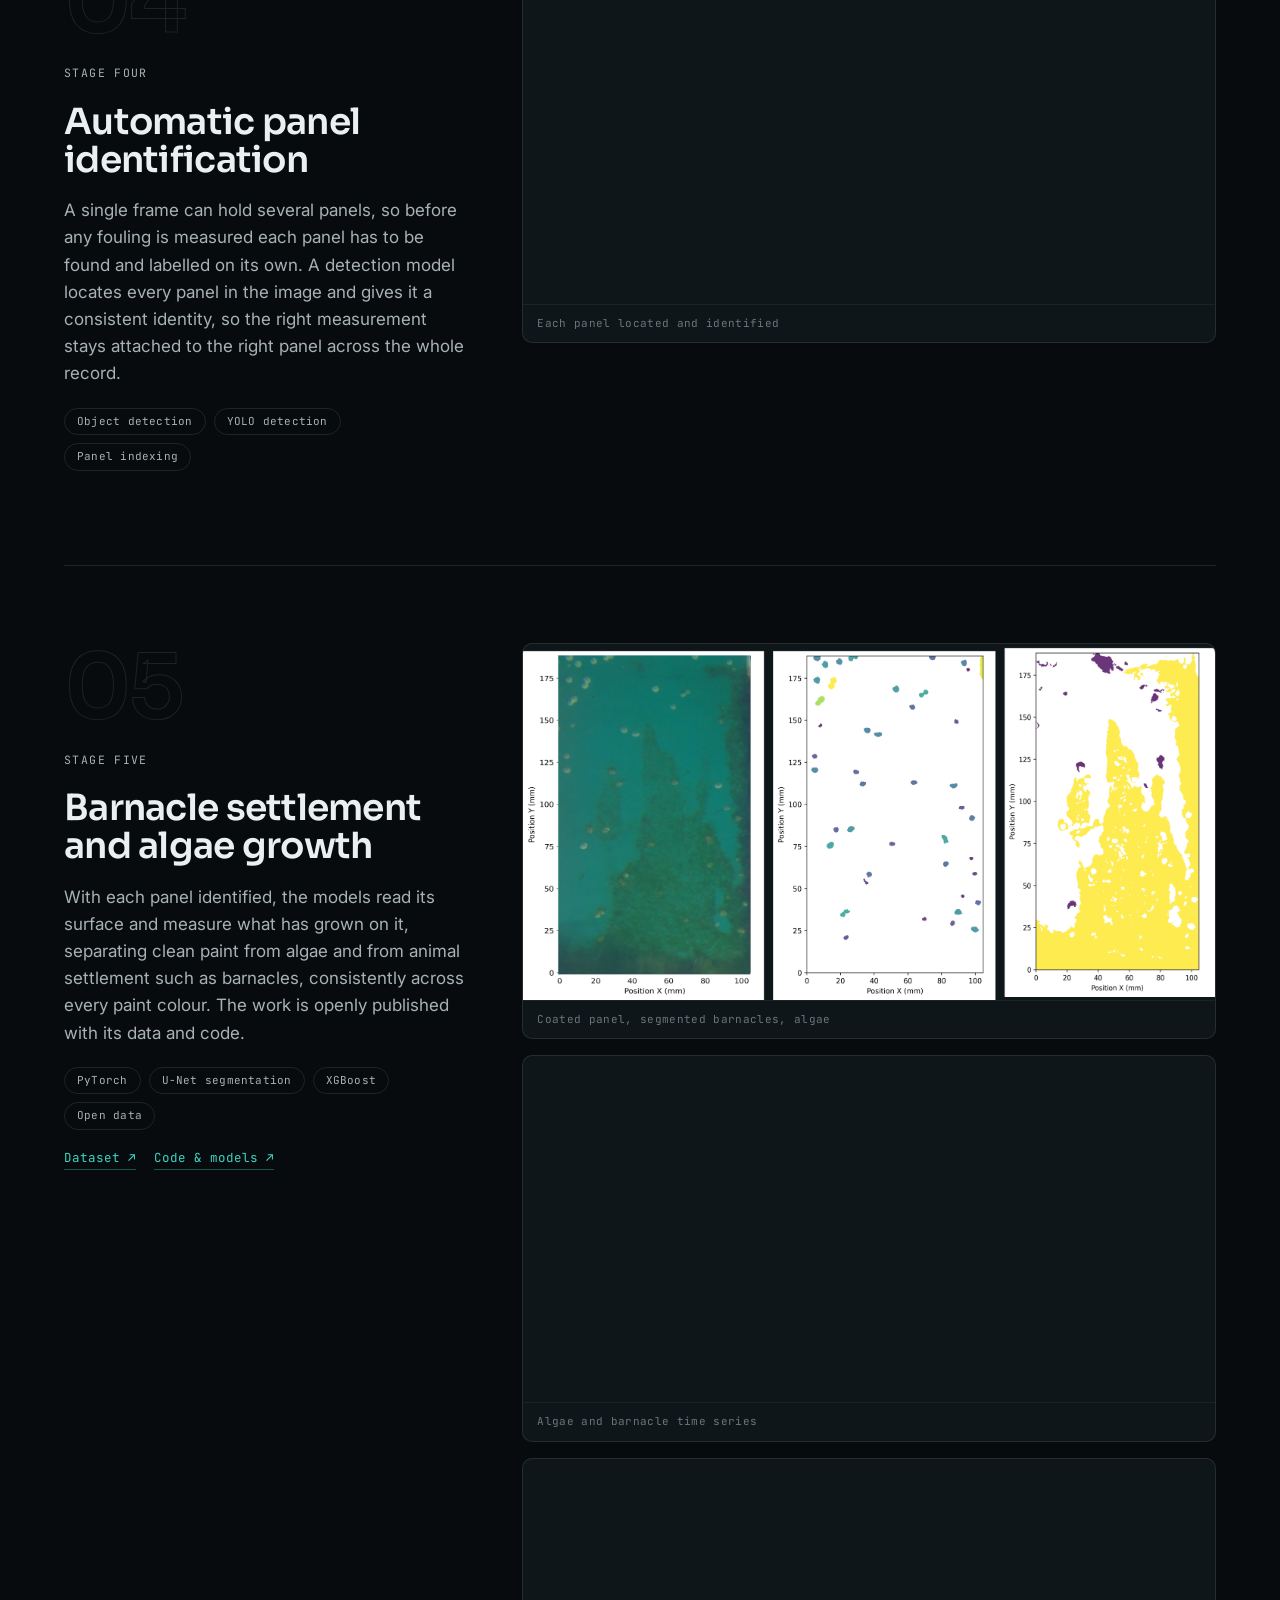
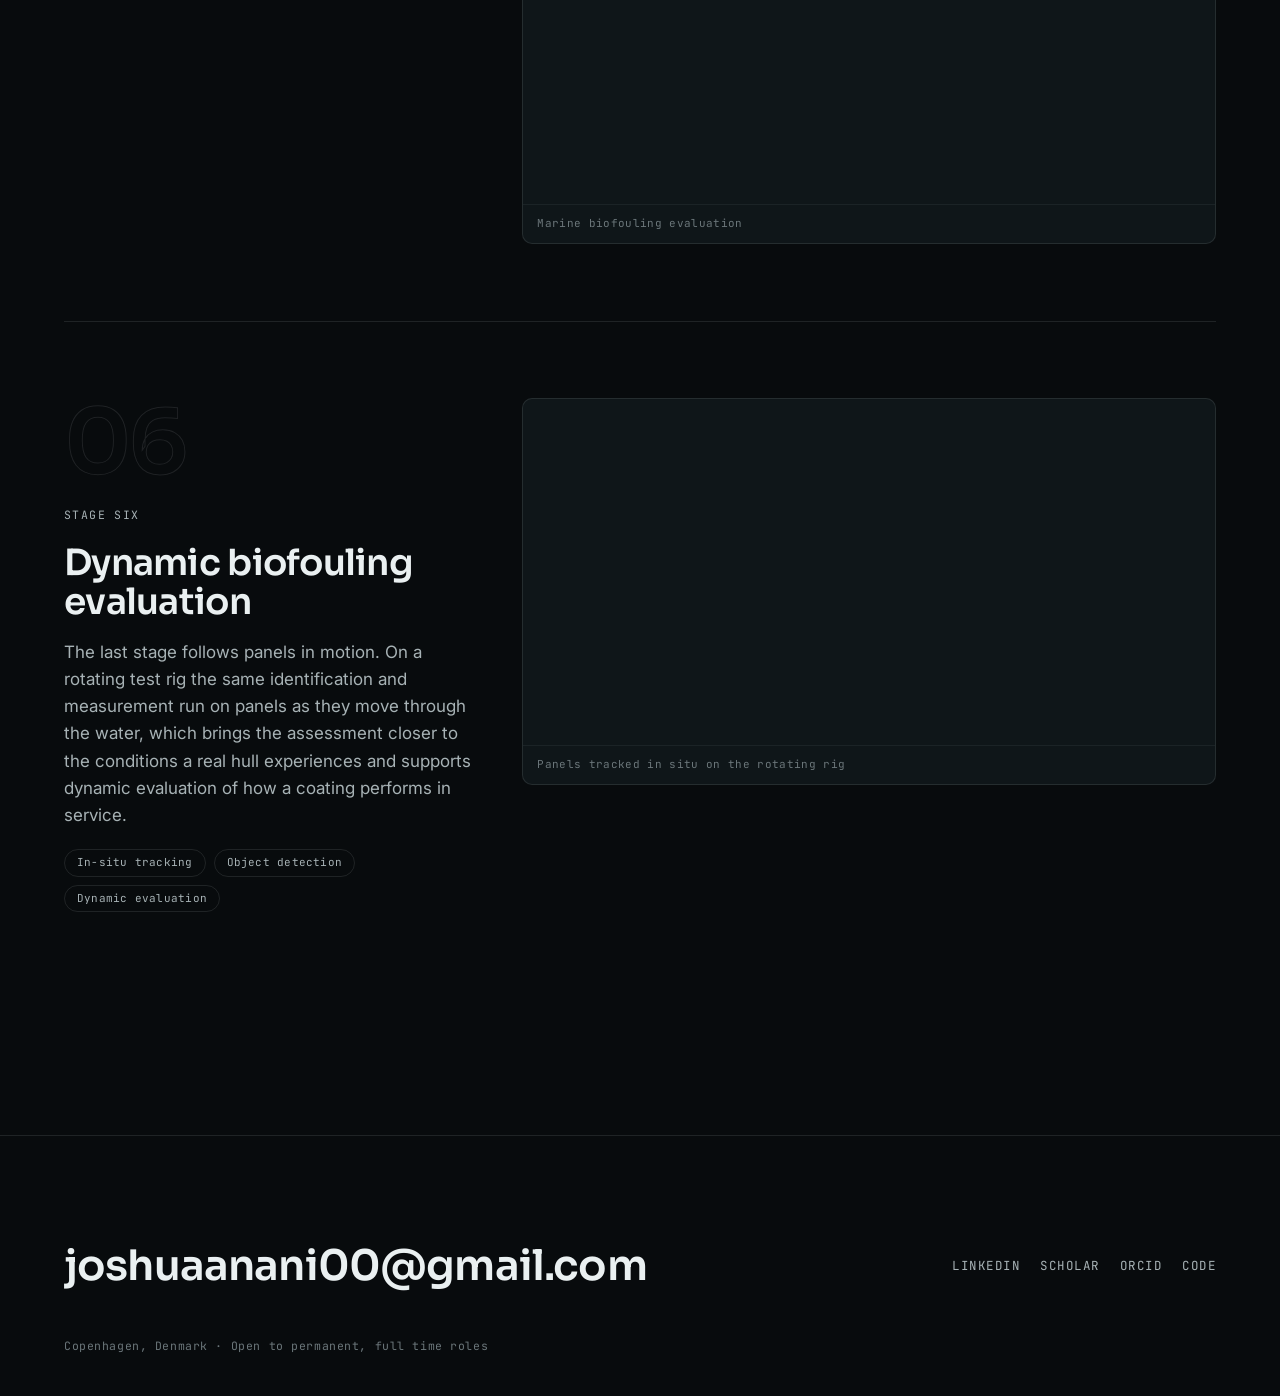
==== commit 7920c49e: "Refine Stage 05 captions; drop figure ID labels Update the segmentation captions, remove the barnacl" ====
--- a/index.html
+++ b/index.html
@@ -70,8 +70,8 @@
           <div class="links"><a href="https://www.tandfonline.com/doi/full/10.1080/08927014.2025.2610308" target="_blank" rel="noopener">Published in Biofouling, 2026 ↗</a></div>
         </div>
         <div class="stage-media">
-          <figure class="plate"><img src="media/3.jpg" alt="Imaging system on the dock" loading="lazy" /><figcaption><span class="id">CAM / 01</span><span>Imaging system on the dock</span></figcaption></figure>
-          <figure class="plate"><img src="media/4.jpg" alt="Camera housing submerged in the water" loading="lazy" /><figcaption><span class="id">CAM / 02</span><span>Camera housing submerged</span></figcaption></figure>
+          <figure class="plate"><img src="media/3.jpg" alt="Imaging system on the dock" loading="lazy" /><figcaption><span>Imaging system on the dock</span></figcaption></figure>
+          <figure class="plate"><img src="media/4.jpg" alt="Camera housing submerged in the water" loading="lazy" /><figcaption><span>Camera housing submerged</span></figcaption></figure>
         </div>
       </article>
 
@@ -113,7 +113,7 @@
               <img class="ba-after" src="media/12.jpg" alt="The same frame cleaned" loading="lazy" />
               <span class="ba-tag"><span class="s s-before">Before</span><span class="s s-after">After</span></span>
             </div>
-            <figcaption><span class="id">IMG / 01</span><span>The same frame, debris removed</span></figcaption>
+            <figcaption><span>The same frame, debris removed</span></figcaption>
           </figure>
         </div>
       </article>
@@ -128,7 +128,7 @@
           <ul class="tags"><li>Object detection</li><li>YOLO detection</li><li>Panel indexing</li></ul>
         </div>
         <div class="stage-media">
-          <figure class="plate"><video src="media/15.mp4" muted autoplay loop playsinline preload="metadata"></video><figcaption><span class="id">PID / 01</span><span>Each panel located and identified</span></figcaption></figure>
+          <figure class="plate"><video src="media/15.mp4" muted autoplay loop playsinline preload="metadata"></video><figcaption><span>Each panel located and identified</span></figcaption></figure>
         </div>
       </article>
 
@@ -138,14 +138,14 @@
           <div class="stage-no">05</div>
           <p class="stage-kicker">Stage five</p>
           <h3>Barnacle settlement and algae growth</h3>
-          <p>With each panel identified, the models read its surface and measure what has grown on it, separating clean paint from algae and from animal settlement such as barnacles, consistently across every paint colour. The work is openly published with its data and code. A further model estimates the real height of barnacles from a flat photograph.</p>
+          <p>With each panel identified, the models read its surface and measure what has grown on it, separating clean paint from algae and from animal settlement such as barnacles, consistently across every paint colour. The work is openly published with its data and code.</p>
           <ul class="tags"><li>PyTorch</li><li>U-Net segmentation</li><li>XGBoost</li><li>Open data</li></ul>
           <div class="links"><a href="https://doi.org/10.5281/zenodo.20594254" target="_blank" rel="noopener">Dataset ↗</a><a href="https://doi.org/10.5281/zenodo.20761755" target="_blank" rel="noopener">Code &amp; models ↗</a></div>
         </div>
         <div class="stage-media">
-          <figure class="plate"><img src="media/5.png" alt="Panel split into clean paint, algae, animals" loading="lazy" /><figcaption><span class="id">ML / 01</span><span>Split into clean paint, algae, animals</span></figcaption></figure>
-          <figure class="plate"><video src="media/6.mp4" muted autoplay loop playsinline preload="metadata"></video><figcaption><span class="id">ML / 02</span><span>Barnacle settlement over time</span></figcaption></figure>
-          <figure class="plate"><video src="media/7.mp4" muted autoplay loop playsinline preload="metadata"></video><figcaption><span class="id">ML / 03</span><span>Algae growth over time</span></figcaption></figure>
+          <figure class="plate"><img src="media/5.png" alt="Panel split into clean paint, algae, animals" loading="lazy" /><figcaption><span>Coated panel, segmented barnacles, algae</span></figcaption></figure>
+          <figure class="plate"><video src="media/6.mp4" muted autoplay loop playsinline preload="metadata"></video><figcaption><span>Algae and barnacle time series</span></figcaption></figure>
+          <figure class="plate"><video src="media/7.mp4" muted autoplay loop playsinline preload="metadata"></video><figcaption><span>Marine biofouling evaluation</span></figcaption></figure>
         </div>
       </article>
 
@@ -159,7 +159,7 @@
           <ul class="tags"><li>In-situ tracking</li><li>Object detection</li><li>Dynamic evaluation</li></ul>
         </div>
         <div class="stage-media">
-          <figure class="plate"><video src="media/14.mp4" muted autoplay loop playsinline preload="metadata"></video><figcaption><span class="id">DYN / 01</span><span>Panels tracked in situ on the rotating rig</span></figcaption></figure>
+          <figure class="plate"><video src="media/14.mp4" muted autoplay loop playsinline preload="metadata"></video><figcaption><span>Panels tracked in situ on the rotating rig</span></figcaption></figure>
         </div>
       </article>
 
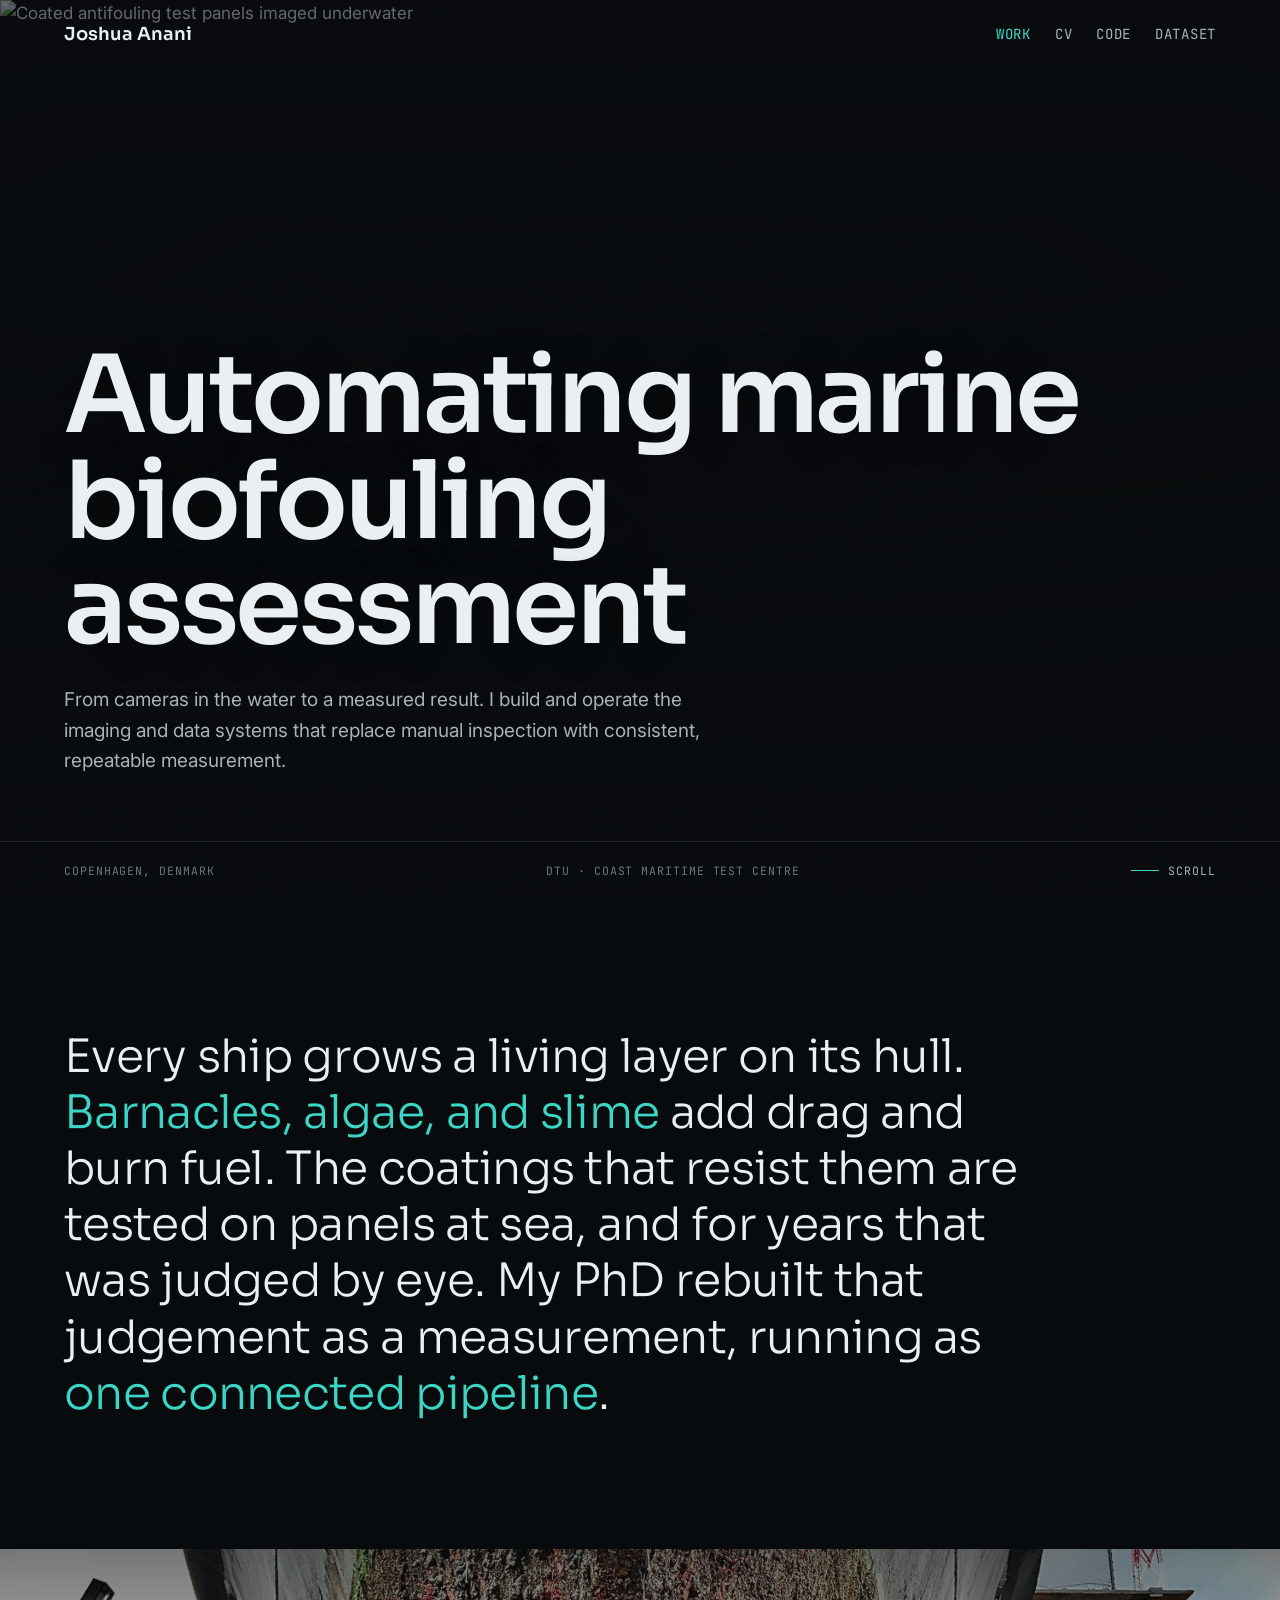
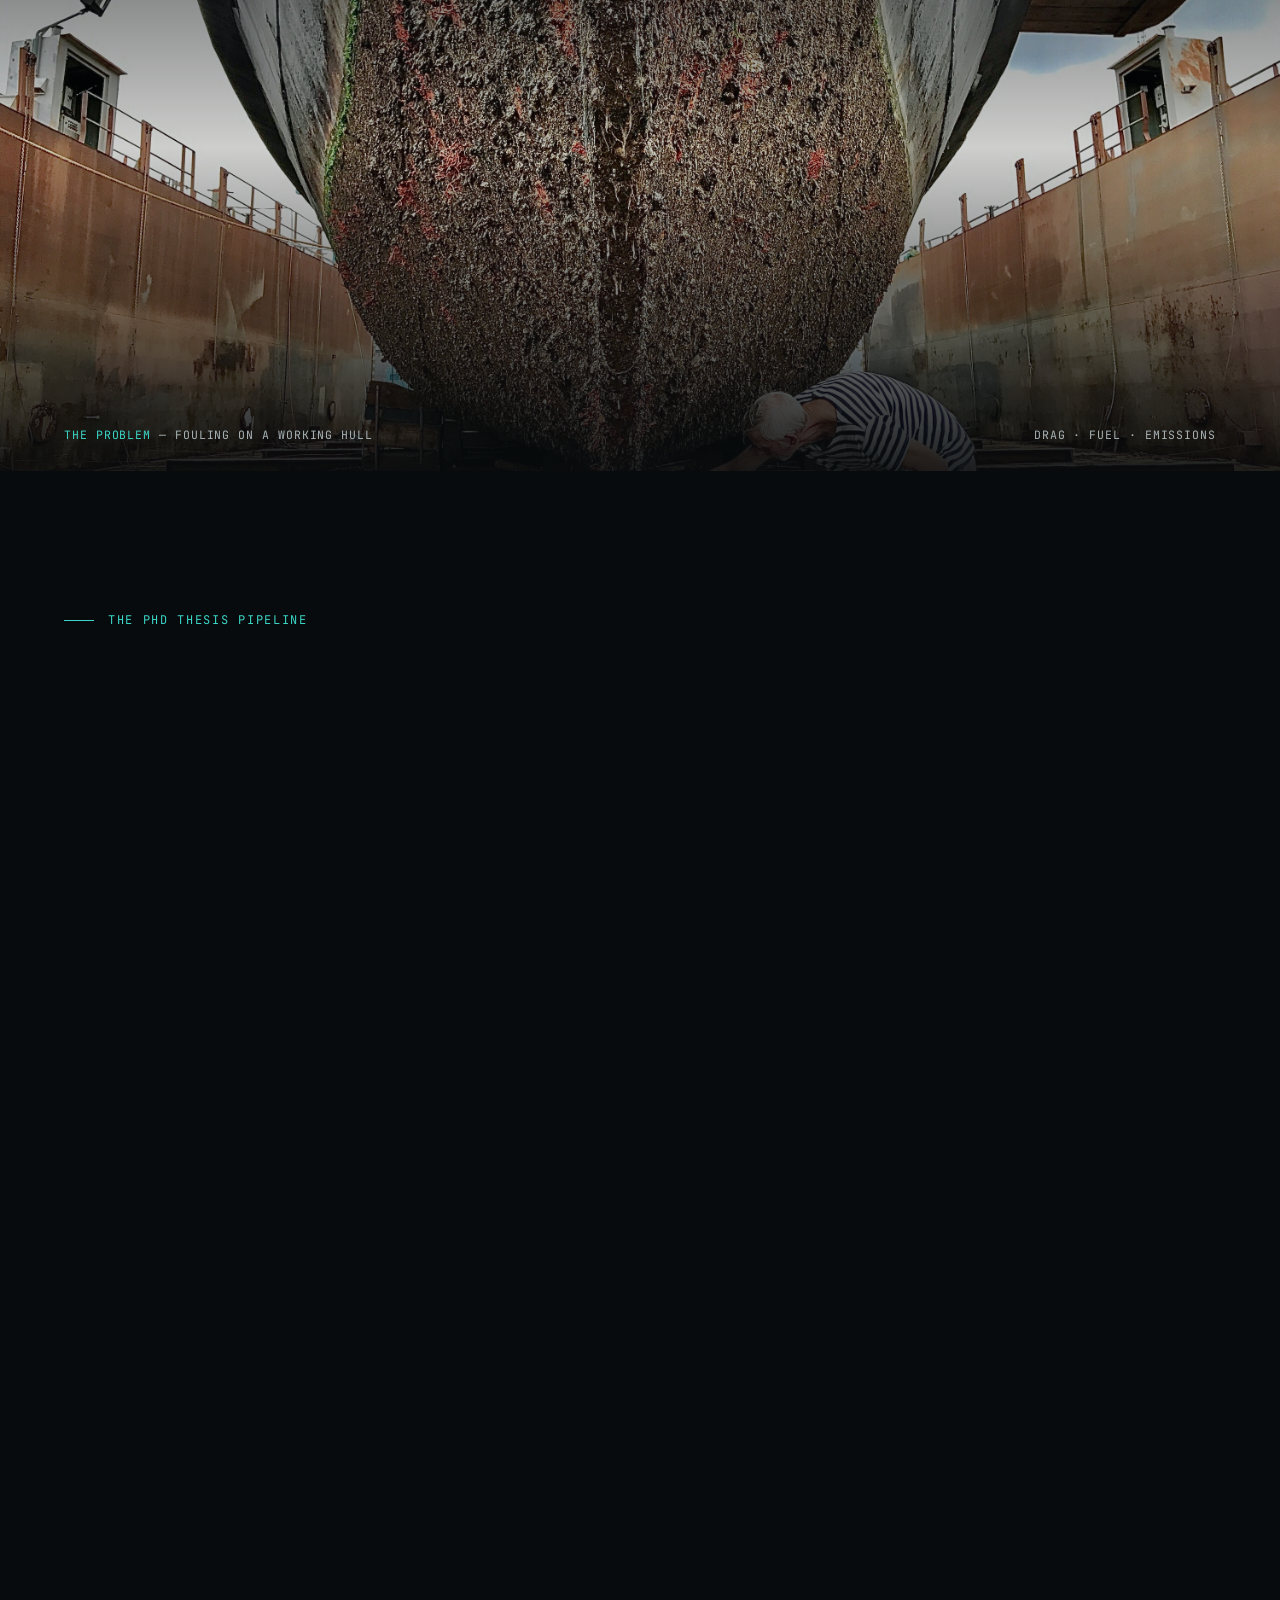
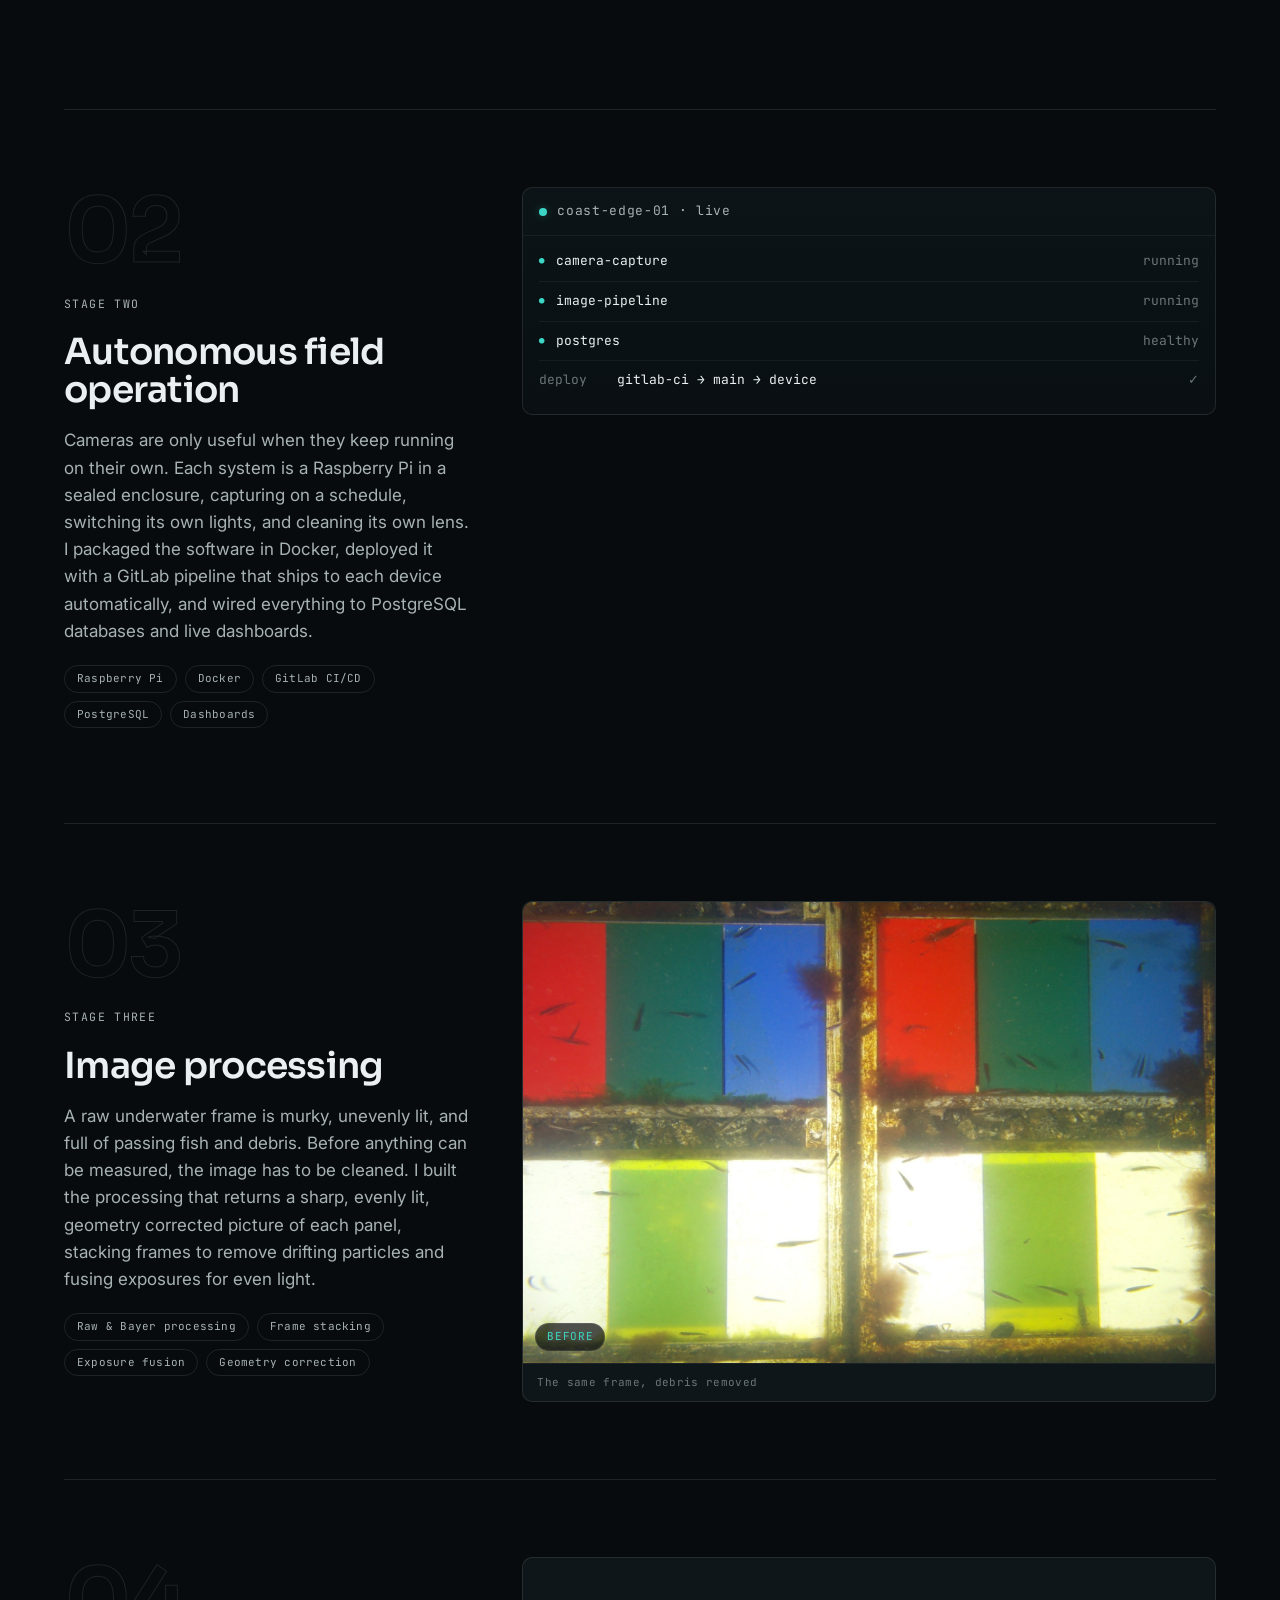
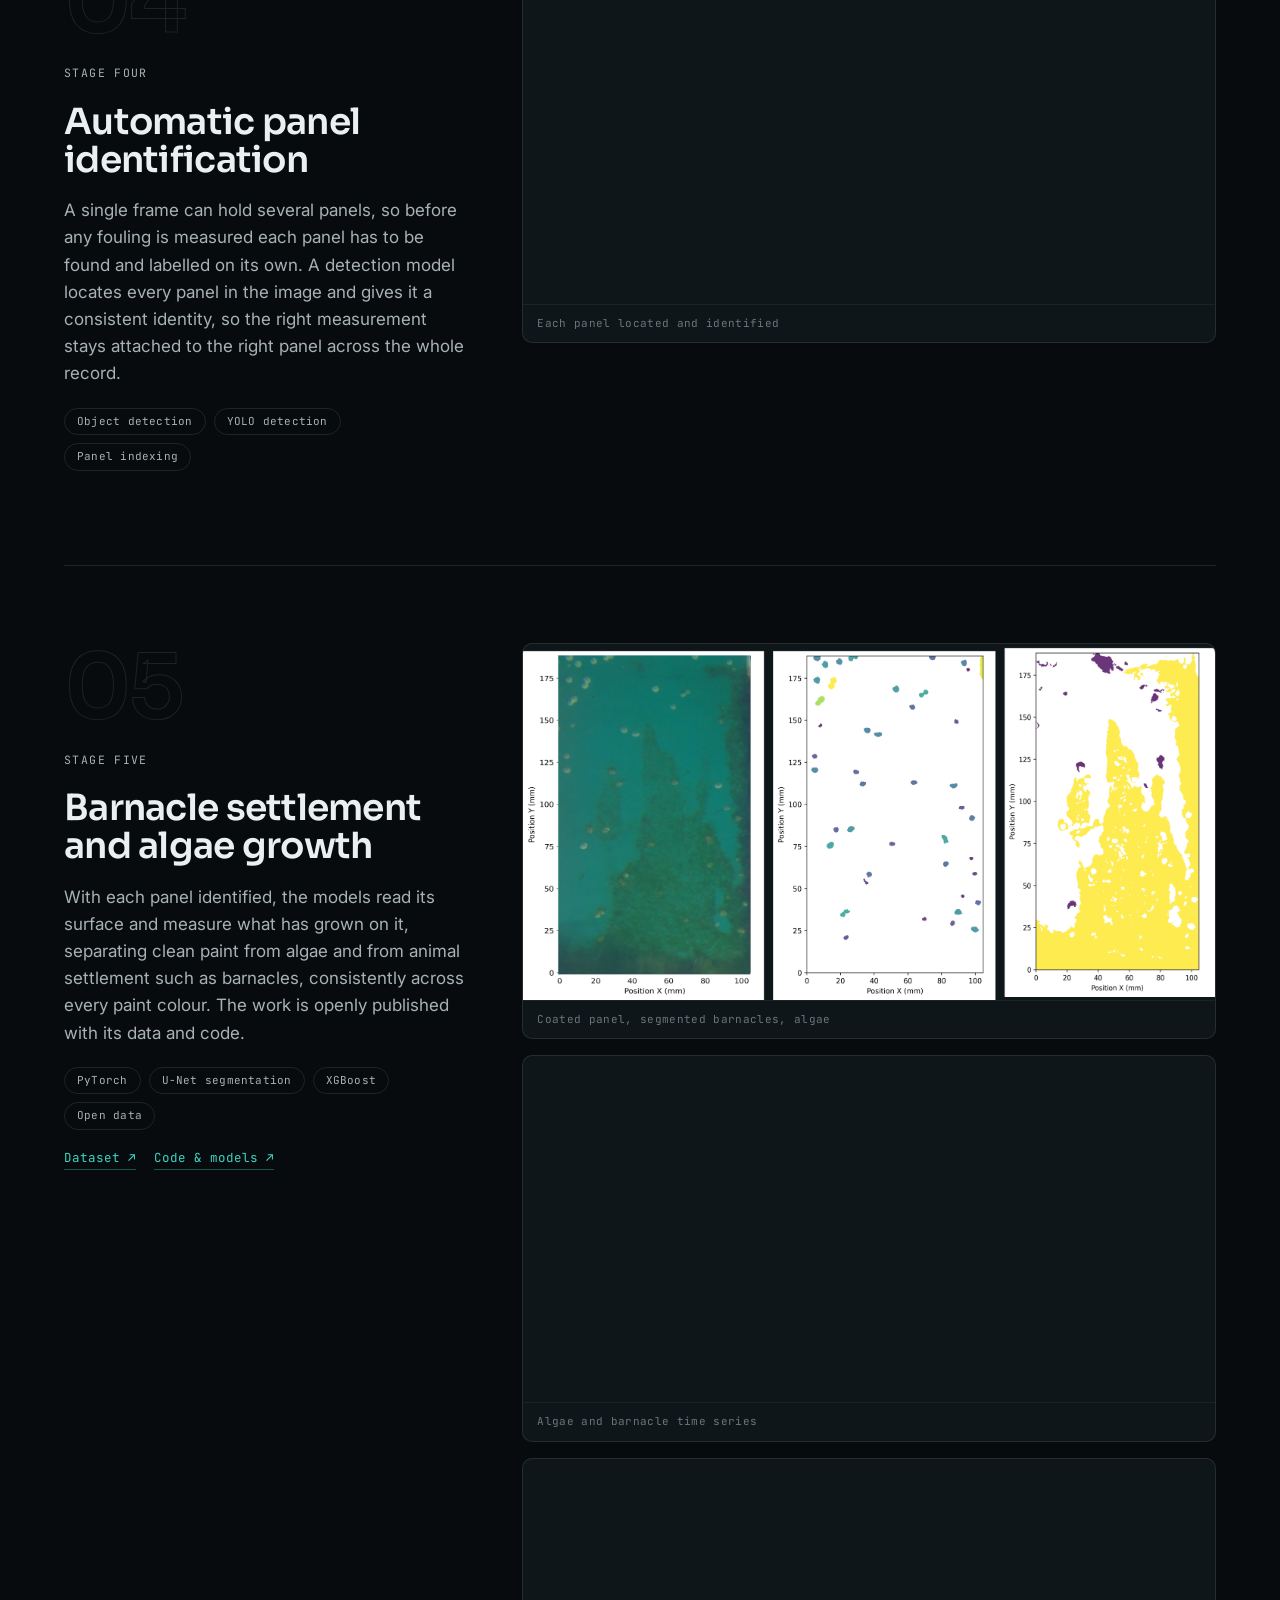
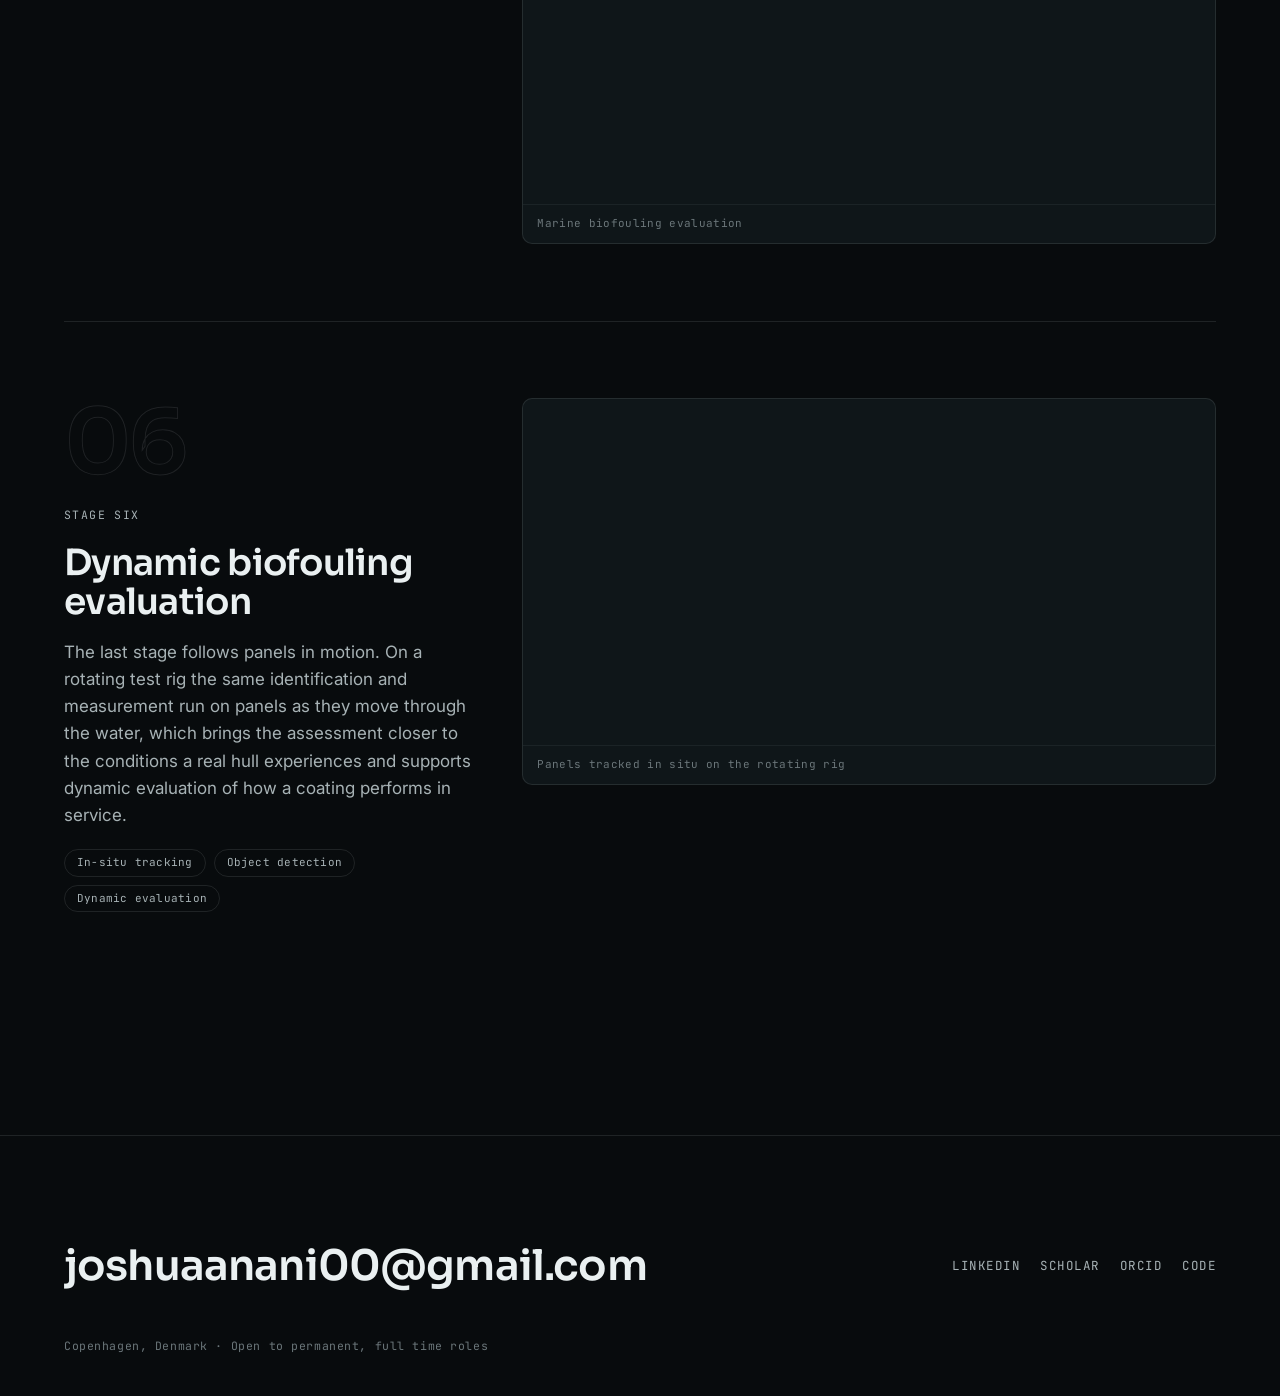
==== commit ef15092d: "Add Code and Dataset links to the nav Co-Authored-By: Claude Opus 4.8 <noreply@anthropic.com>" ====
--- a/index.html
+++ b/index.html
@@ -20,6 +20,8 @@
     <nav id="nav">
       <a href="index.html" class="active">Work</a>
       <a href="cv.html">CV</a>
+      <a href="https://doi.org/10.5281/zenodo.20761755" target="_blank" rel="noopener">Code</a>
+      <a href="https://doi.org/10.5281/zenodo.20594254" target="_blank" rel="noopener">Dataset</a>
     </nav>
   </header>
 
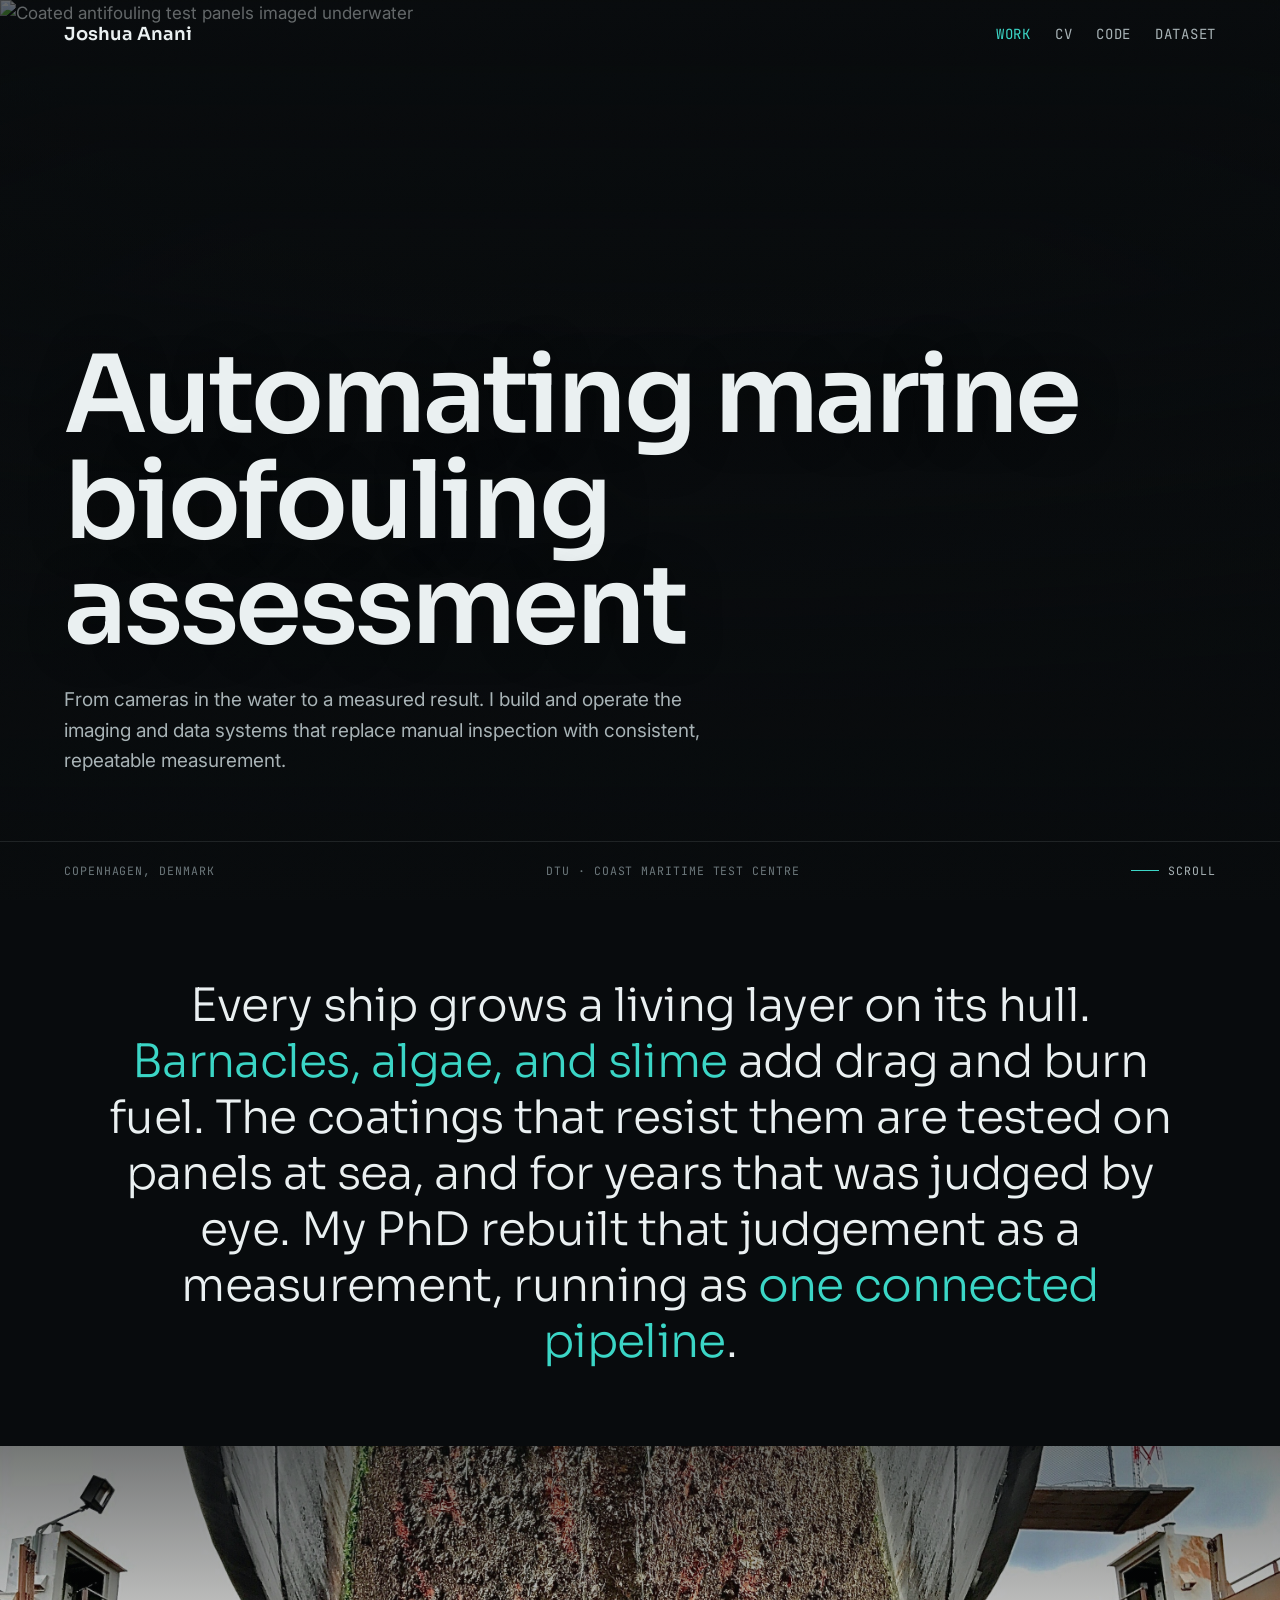
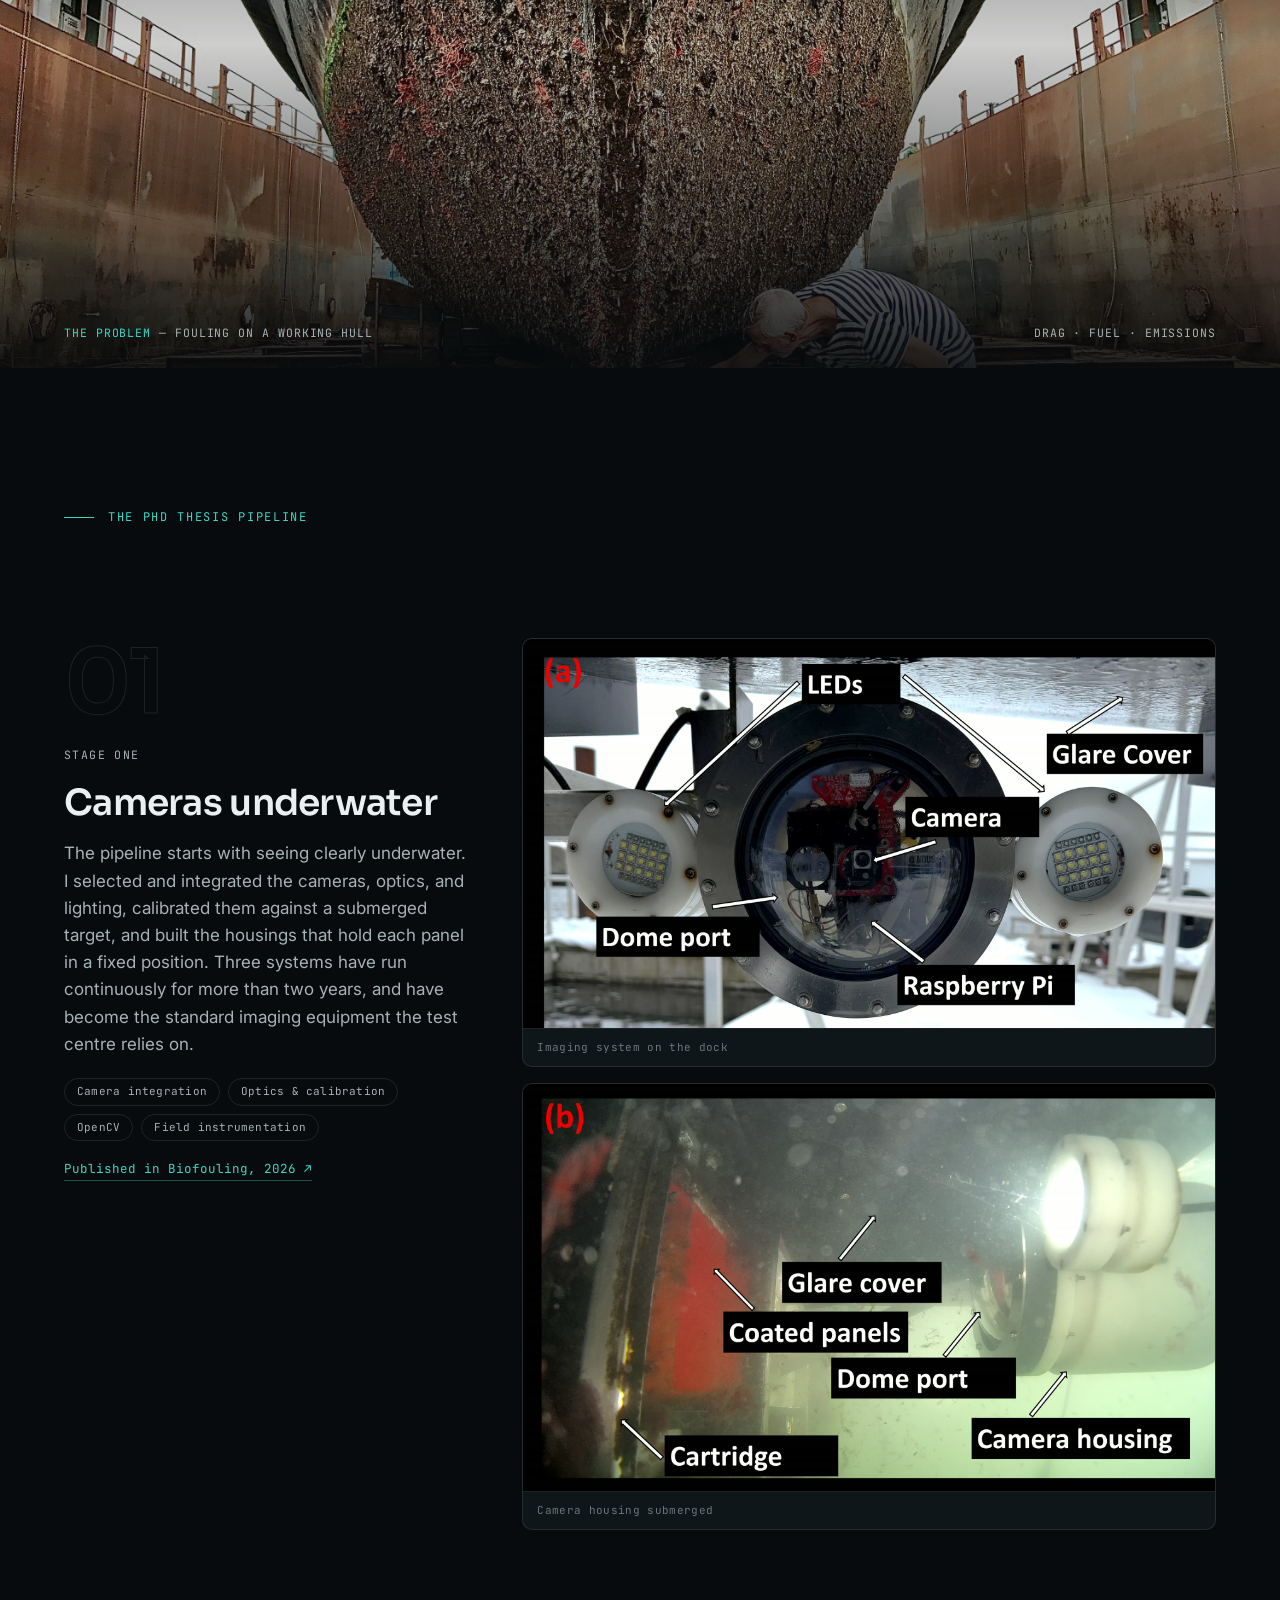
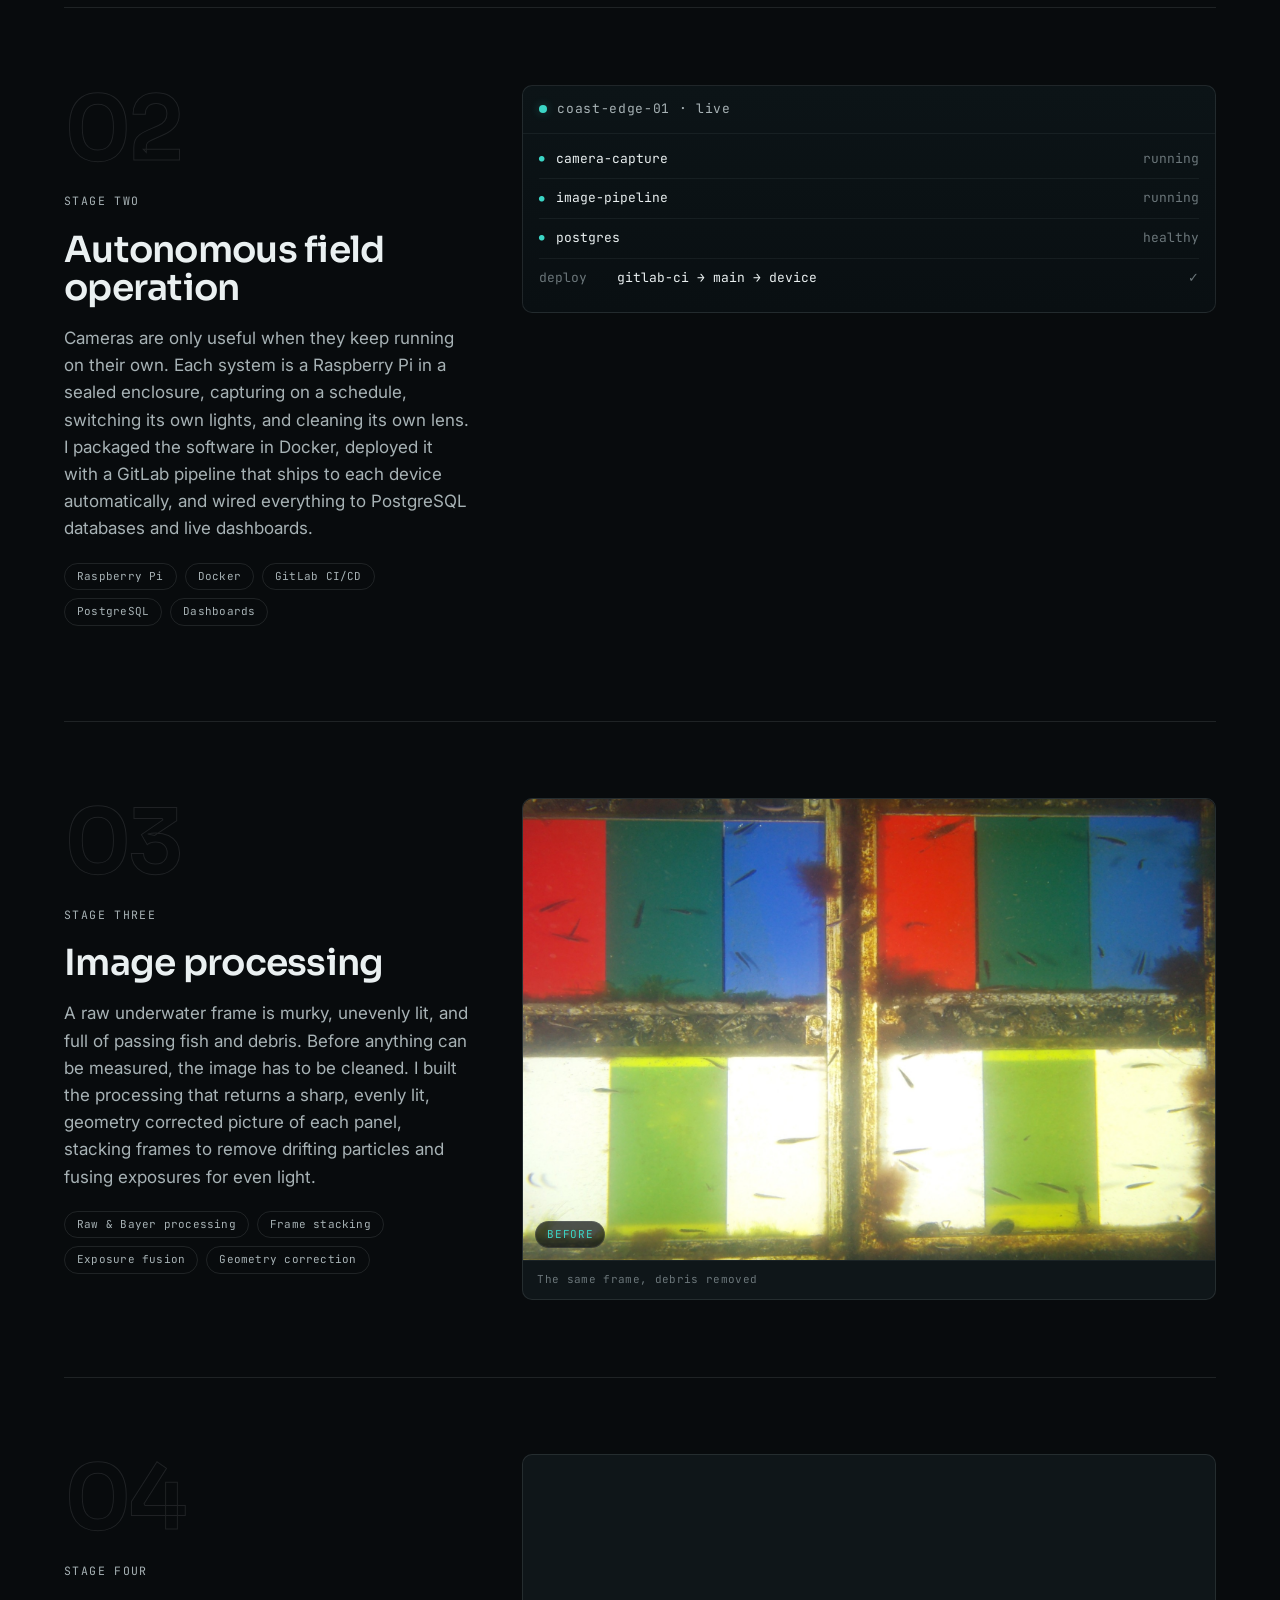
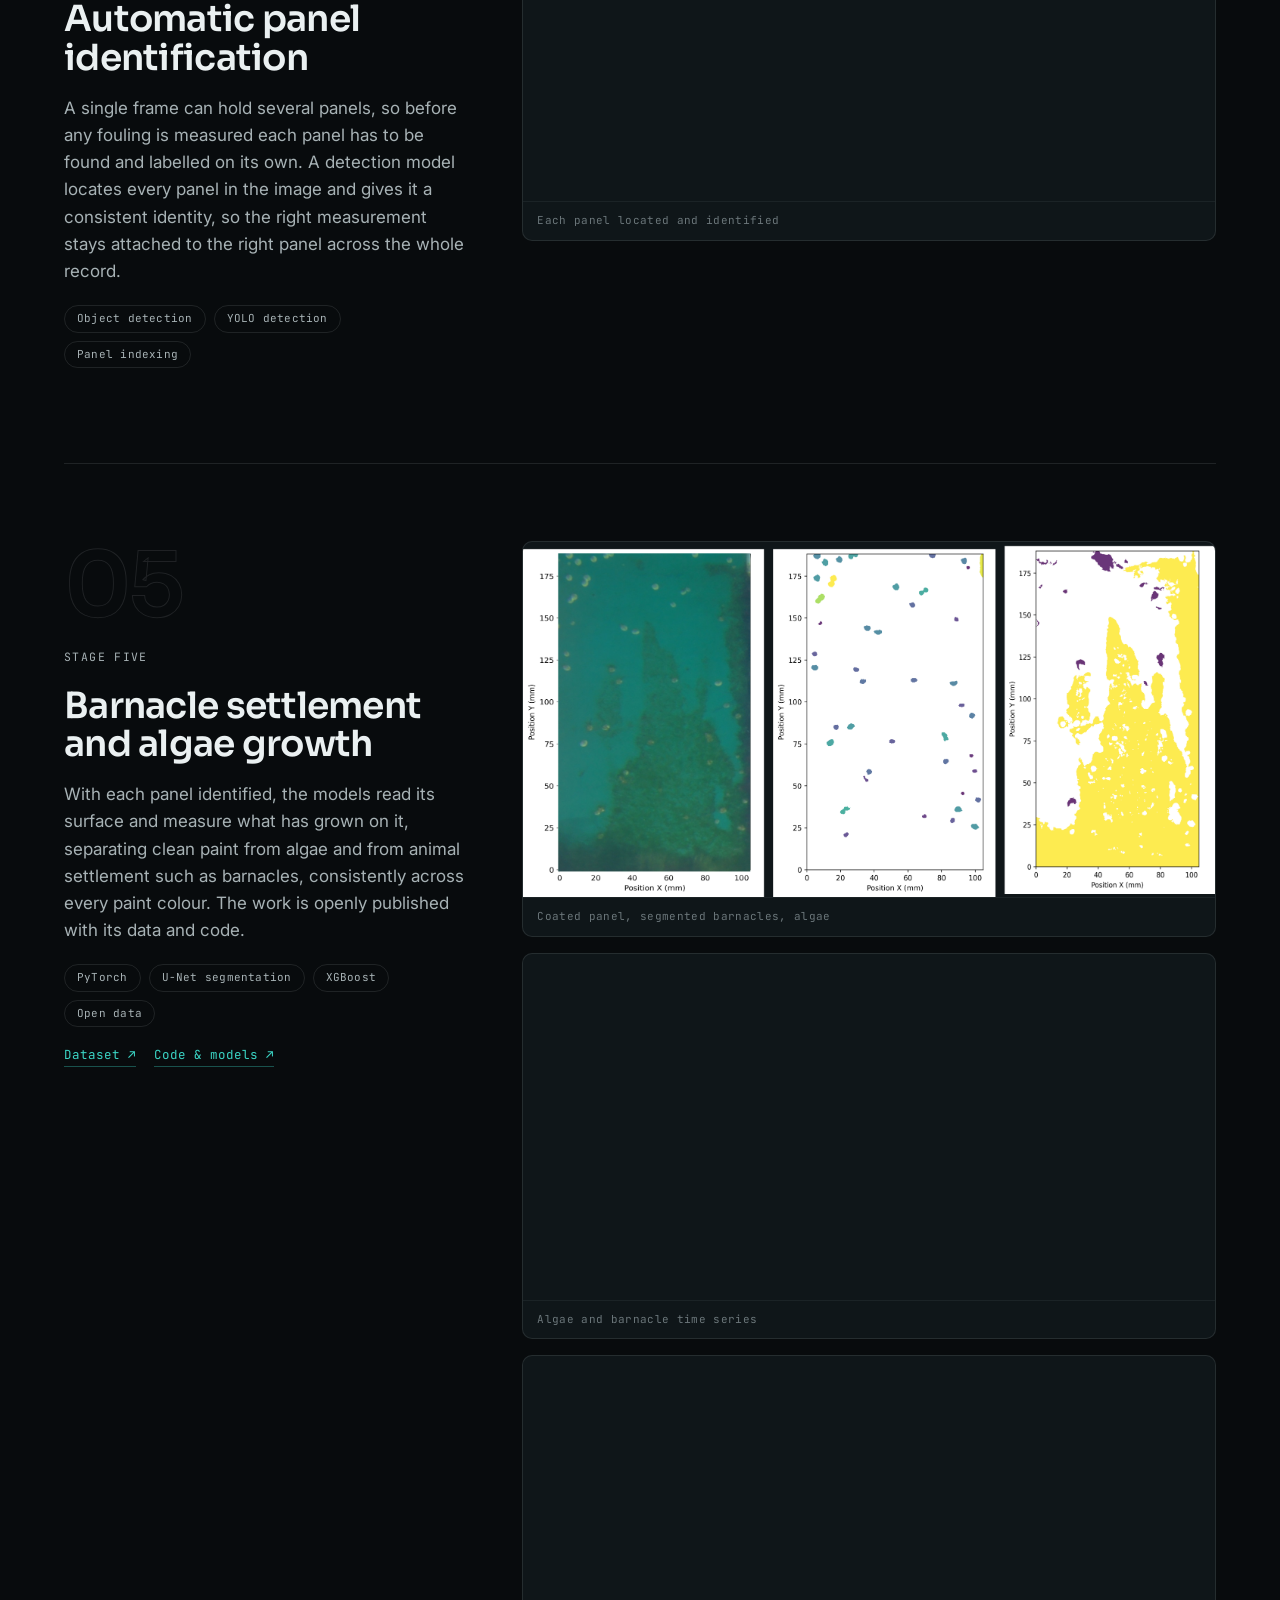
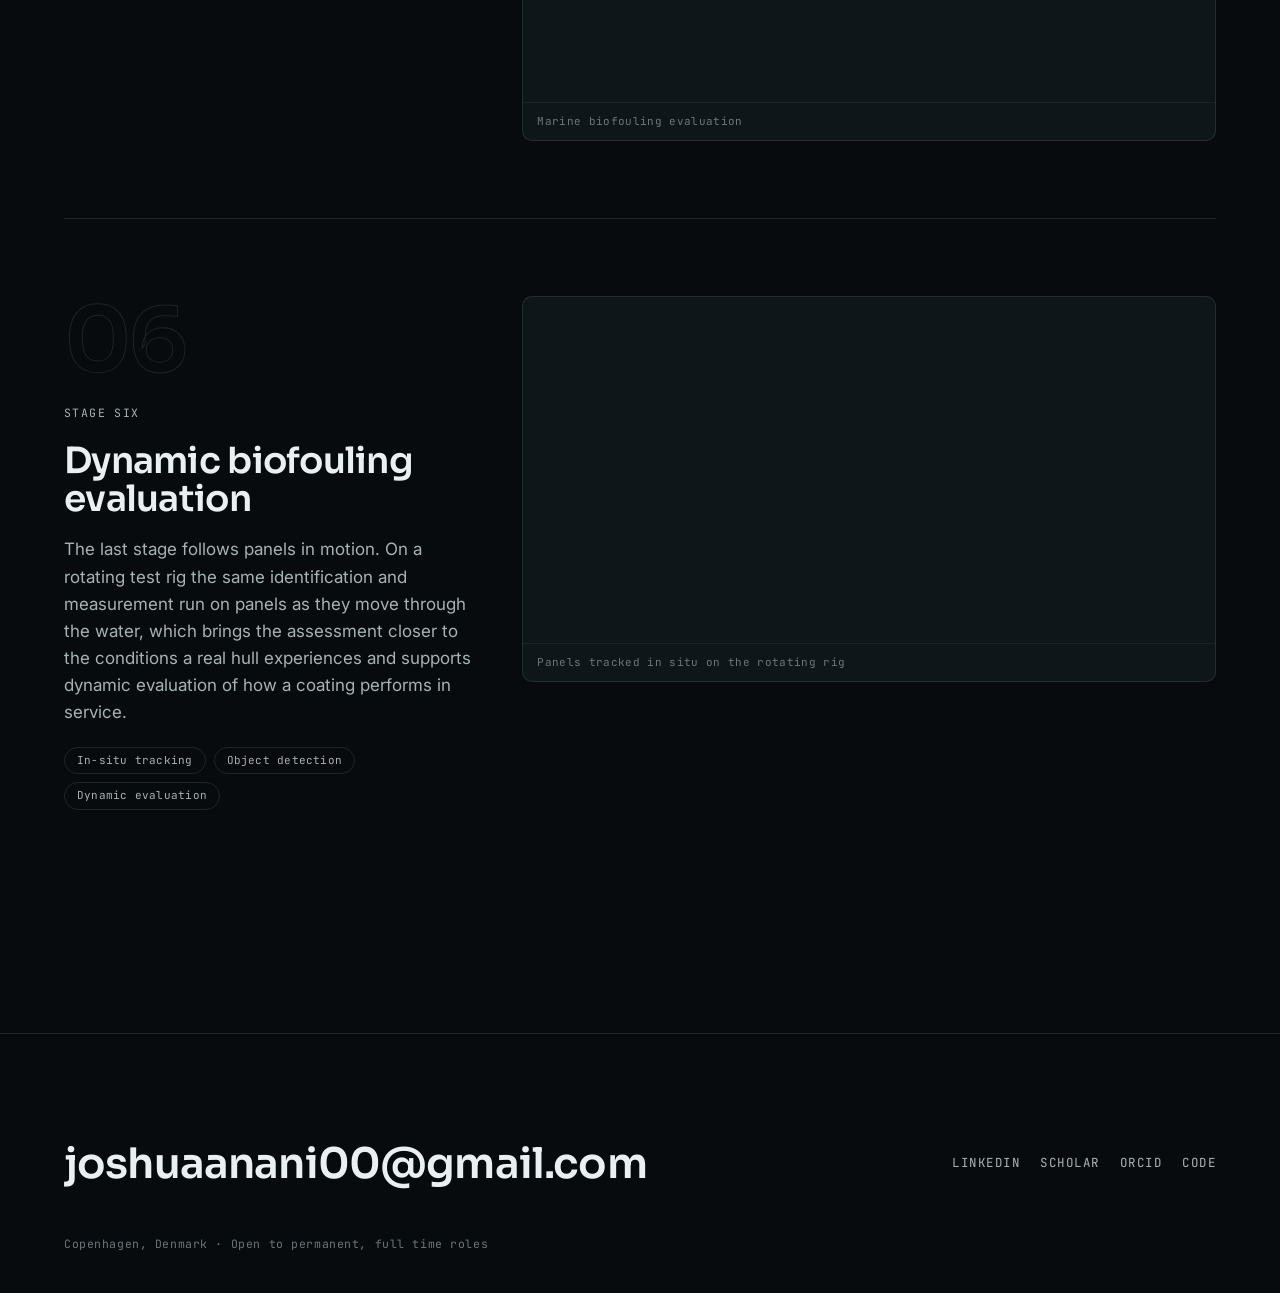
==== commit 898c85e1: "Center the intro statement on desktop, tighten the band On wide screens the intro was left-hugging w" ====
--- a/index.html
+++ b/index.html
@@ -41,7 +41,7 @@
   </section>
 
   <!-- Intro -->
-  <section class="section">
+  <section class="section intro-band">
     <div class="intro reveal">
       <p>Every ship grows a living layer on its hull. <span class="accent">Barnacles, algae, and slime</span> add drag and burn fuel. The coatings that resist them are tested on panels at sea, and for years that was judged by eye. My PhD rebuilt that judgement as a measurement, running as <span class="accent">one connected pipeline</span>.</p>
     </div>
--- a/styles.css
+++ b/styles.css
@@ -152,7 +152,9 @@
 .kicker::before { content: ""; width: 30px; height: 1px; background: var(--accent); }
 
 /* Intro statement */
-.intro { max-width: 1000px; }
+.intro-band { padding-top: clamp(50px, 6vw, 92px); padding-bottom: clamp(50px, 6vw, 92px); }
+.intro { max-width: 1080px; margin: 0 auto; }
+@media (min-width: 900px) { .intro p { text-align: center; } }
 .intro p {
   font-family: var(--display); font-weight: 300;
   font-size: clamp(24px, 3.6vw, 46px);
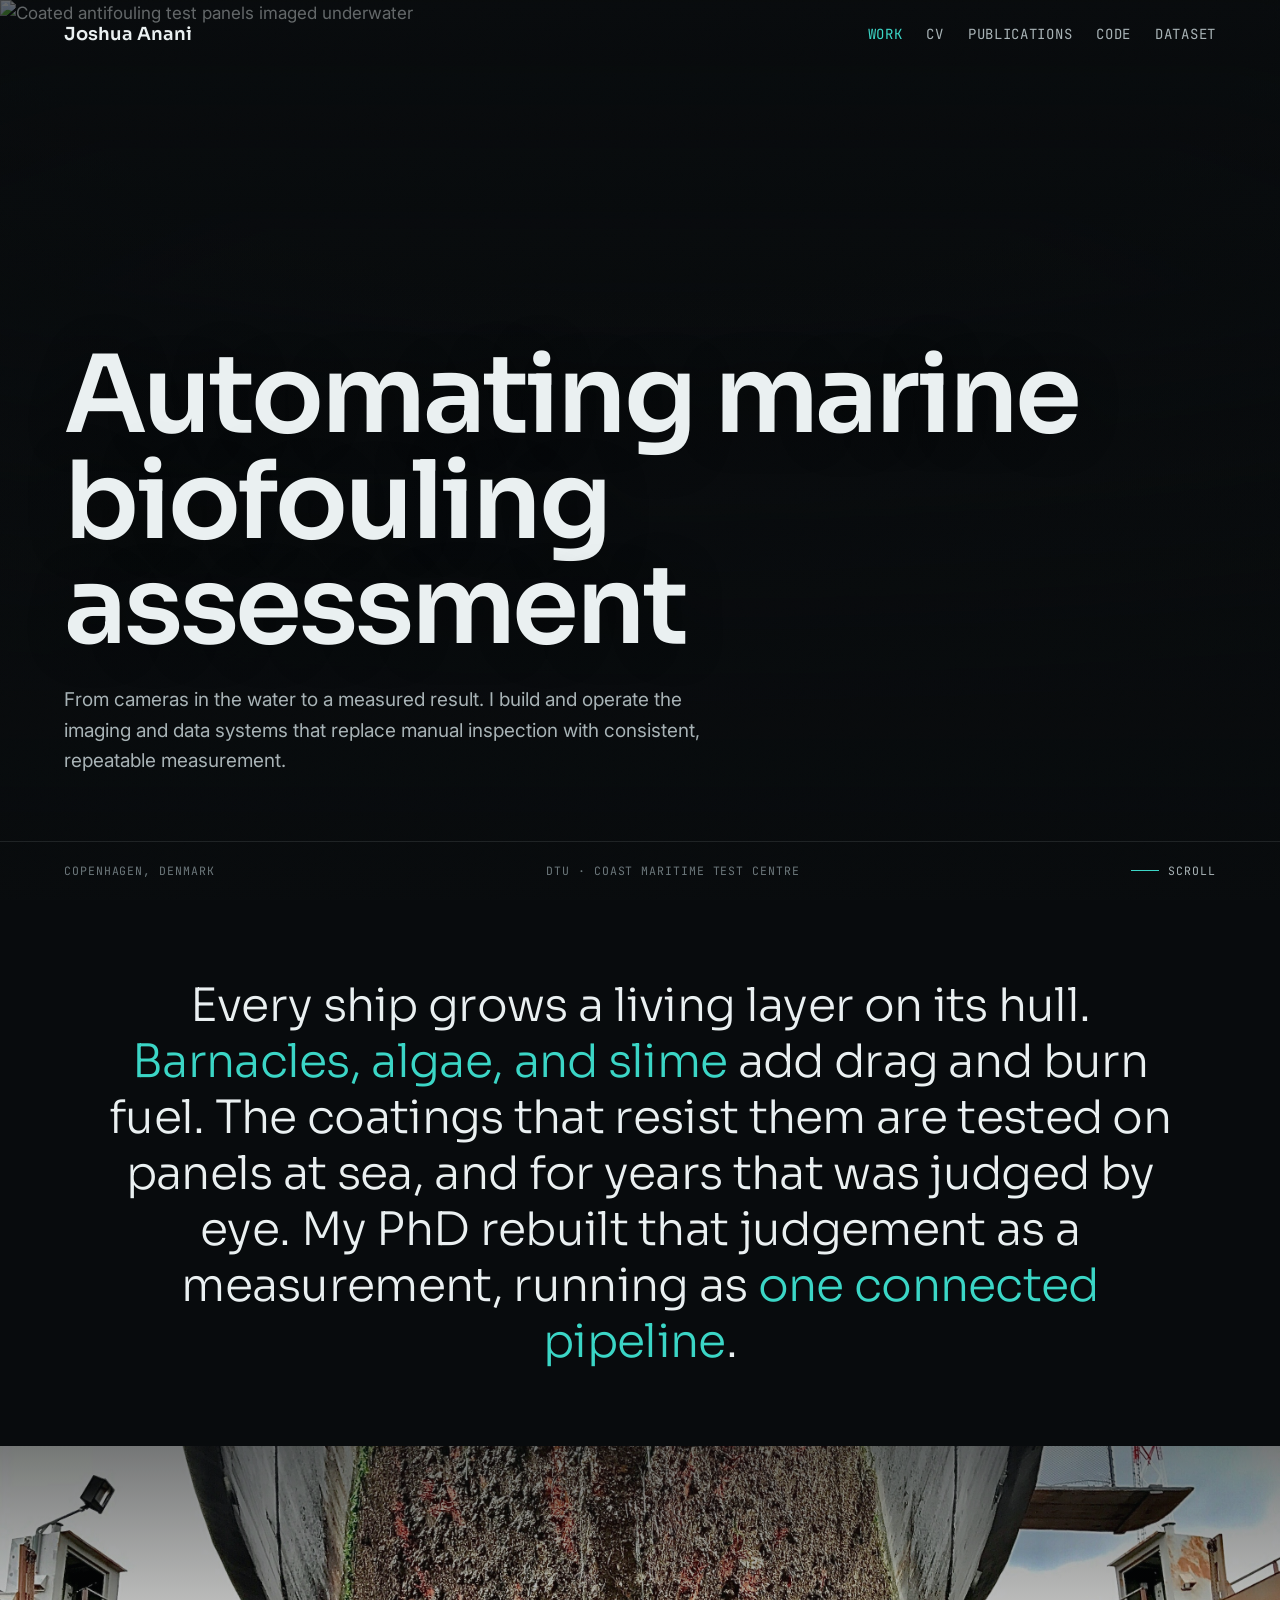
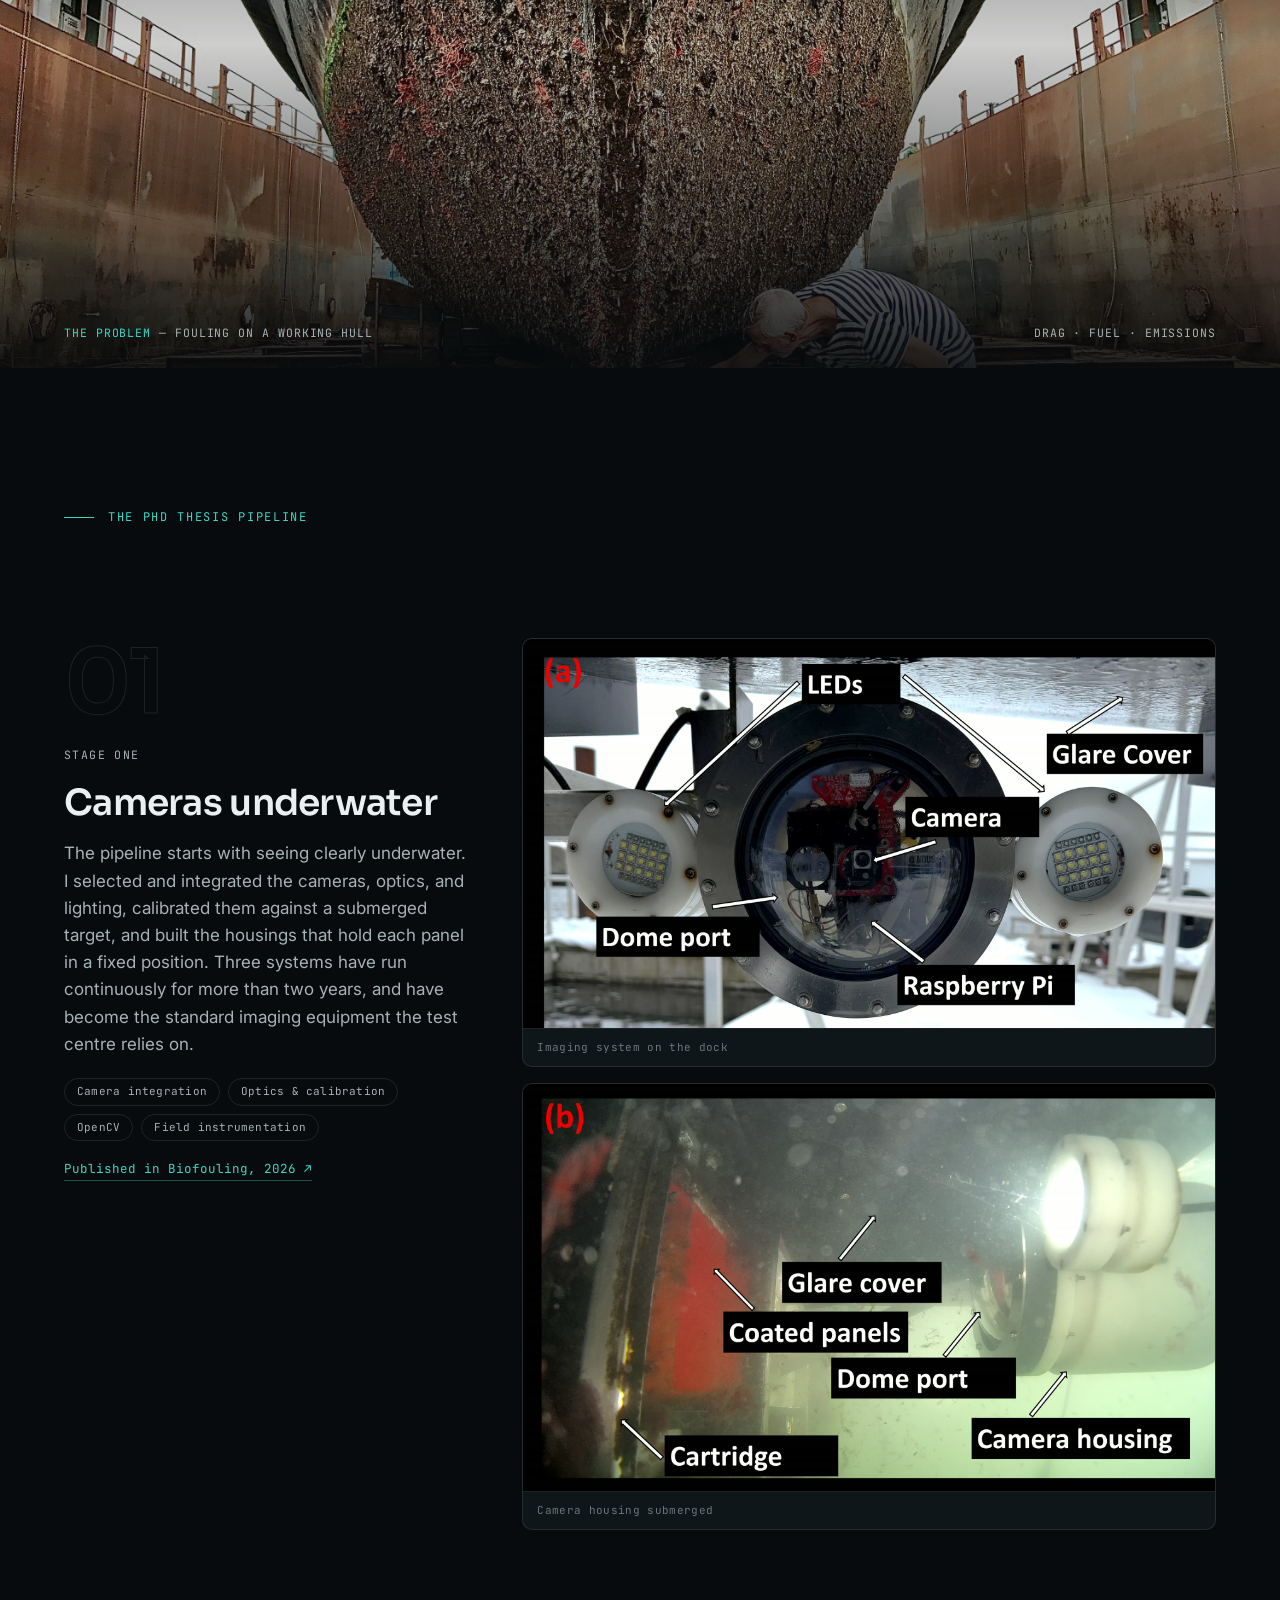
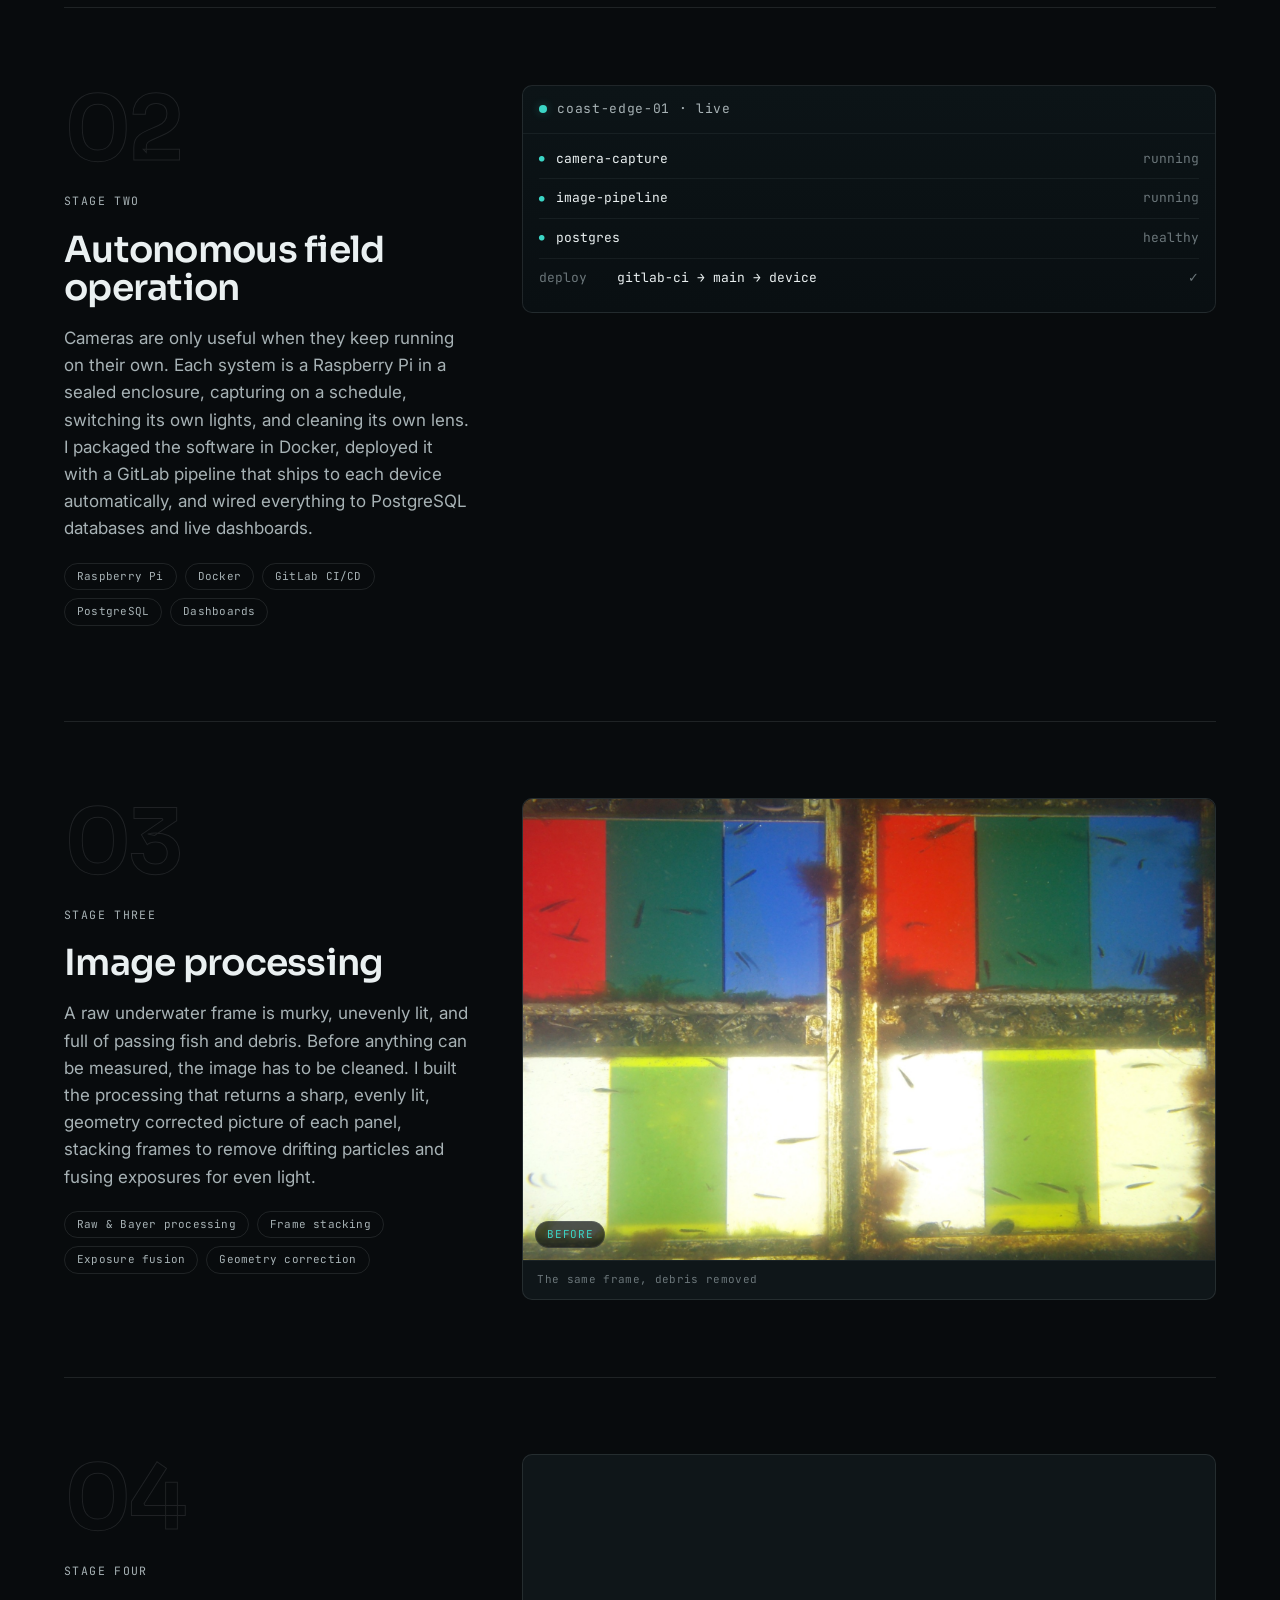
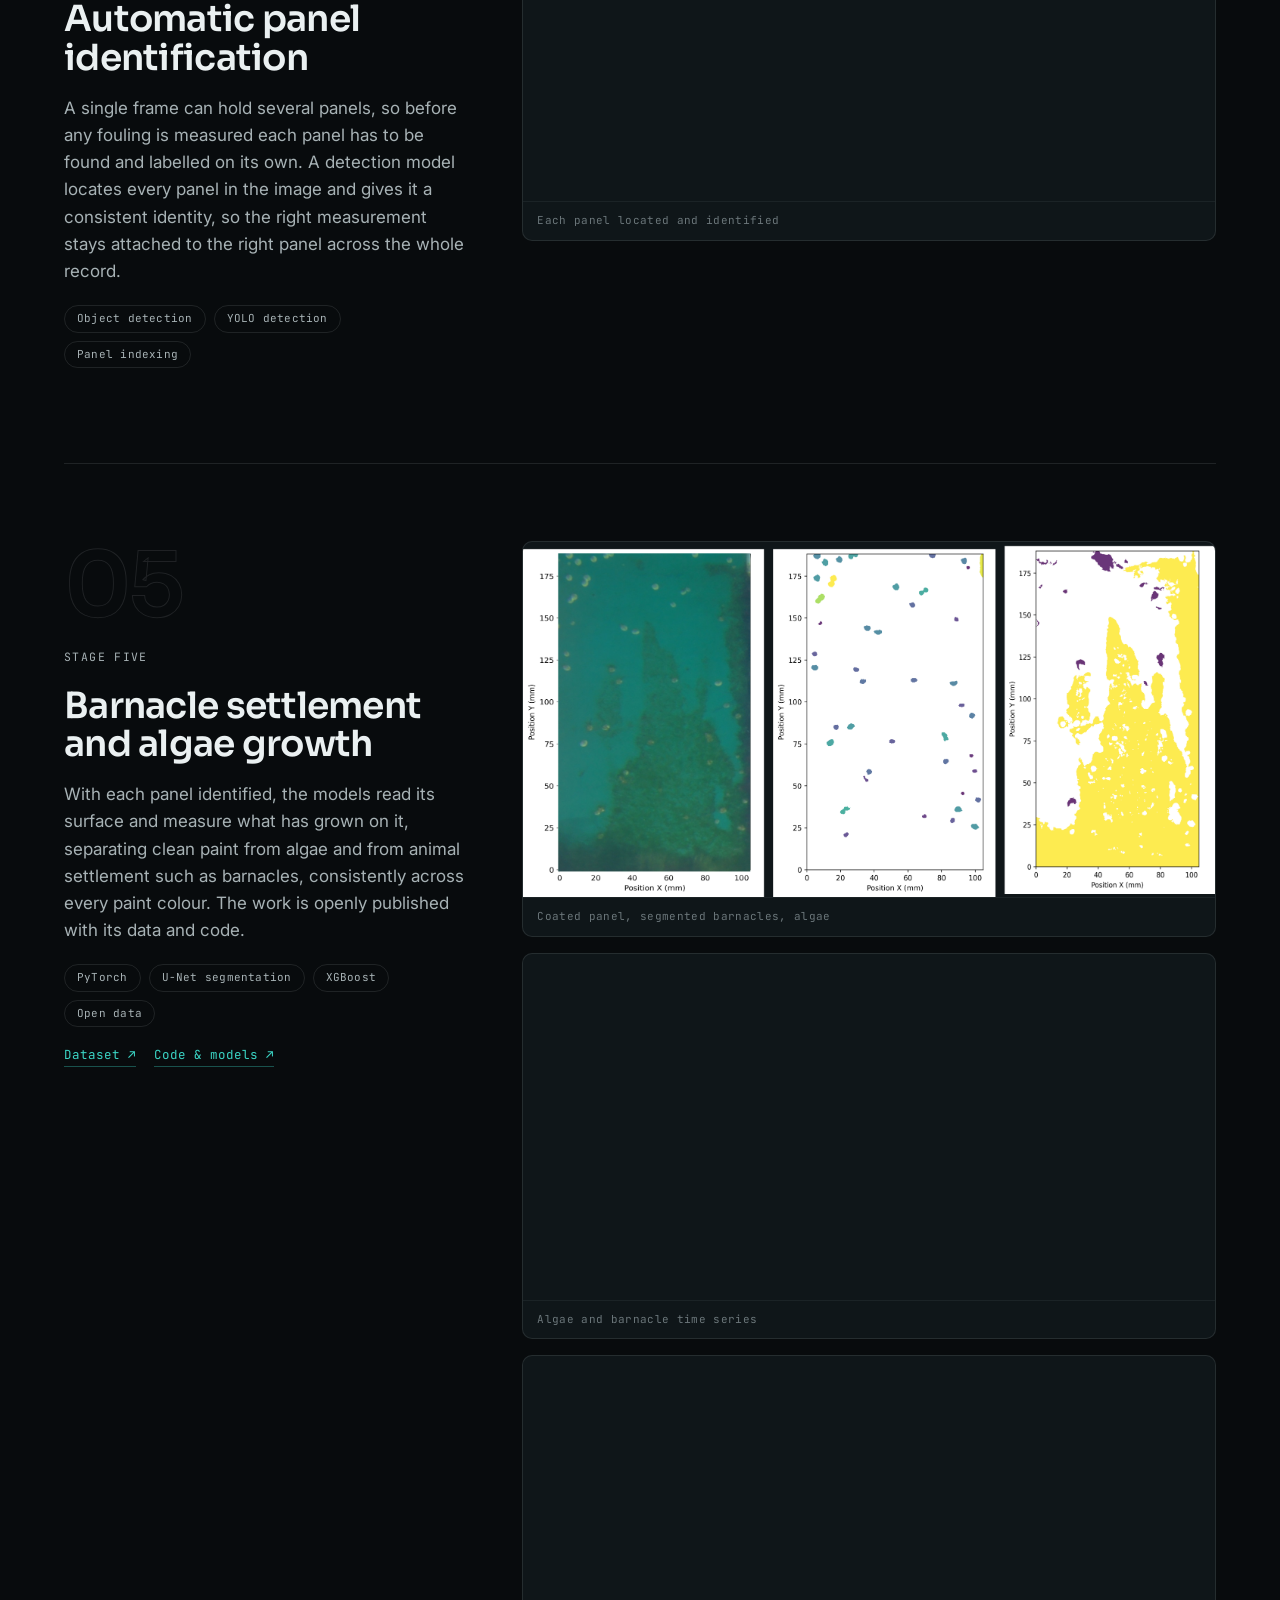
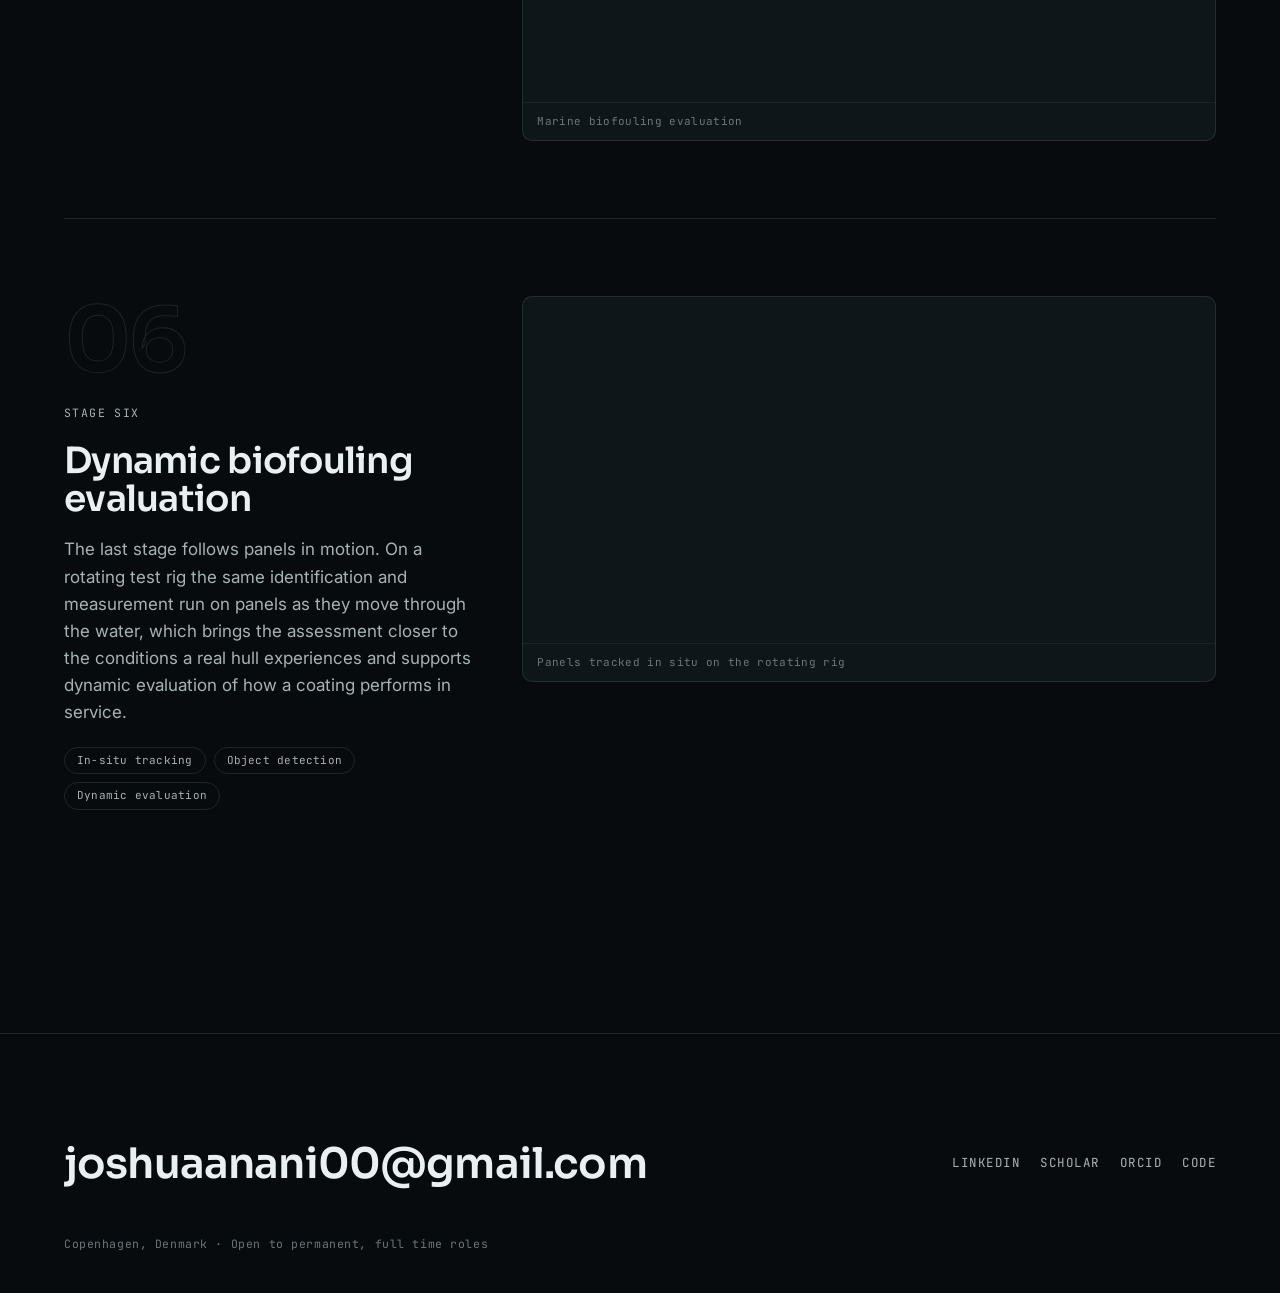
==== commit 4676ee47: "Add Publications to nav; fix mobile menu overlay after scroll The scrolled header's backdrop-filter " ====
--- a/index.html
+++ b/index.html
@@ -20,6 +20,7 @@
     <nav id="nav">
       <a href="index.html" class="active">Work</a>
       <a href="cv.html">CV</a>
+      <a href="cv.html#publications">Publications</a>
       <a href="https://doi.org/10.5281/zenodo.20761755" target="_blank" rel="noopener">Code</a>
       <a href="https://doi.org/10.5281/zenodo.20594254" target="_blank" rel="noopener">Dataset</a>
     </nav>
@@ -183,6 +184,9 @@
   </footer>
 
   <script src="script.js"></script>
+  <!-- SimpleAnalytics — privacy-friendly, no cookies -->
+  <script async src="https://scripts.simpleanalyticscdn.com/latest.js"></script>
+  <noscript><img src="https://queue.simpleanalyticscdn.com/noscript.gif" alt="" referrerpolicy="no-referrer-when-downgrade" /></noscript>
 
 </body>
 </html>
--- a/styles.css
+++ b/styles.css
@@ -26,7 +26,7 @@
 }
 
 *, *::before, *::after { box-sizing: border-box; }
-html { -webkit-text-size-adjust: 100%; }
+html { -webkit-text-size-adjust: 100%; scroll-padding-top: 90px; }
 @media (prefers-reduced-motion: no-preference) { html { scroll-behavior: smooth; } }
 
 body {
@@ -70,6 +70,14 @@
   background: rgba(8, 11, 13, 0.72);
   backdrop-filter: saturate(140%) blur(10px);
   border-bottom-color: var(--line-2);
+}
+/* While the mobile menu is open, drop the blur/background so the overlay
+   (a fixed child) positions against the viewport, not the header box. */
+.hdr.menu-open {
+  background: transparent;
+  backdrop-filter: none;
+  -webkit-backdrop-filter: none;
+  border-bottom-color: transparent;
 }
 .hdr .name { font-family: var(--display); font-weight: 600; font-size: 18px; letter-spacing: 0.0em; white-space: nowrap; }
 .hdr .status { font-family: var(--mono); font-size: 13px; letter-spacing: 0.05em; color: var(--ink-2); display: flex; align-items: center; gap: 8px; }
